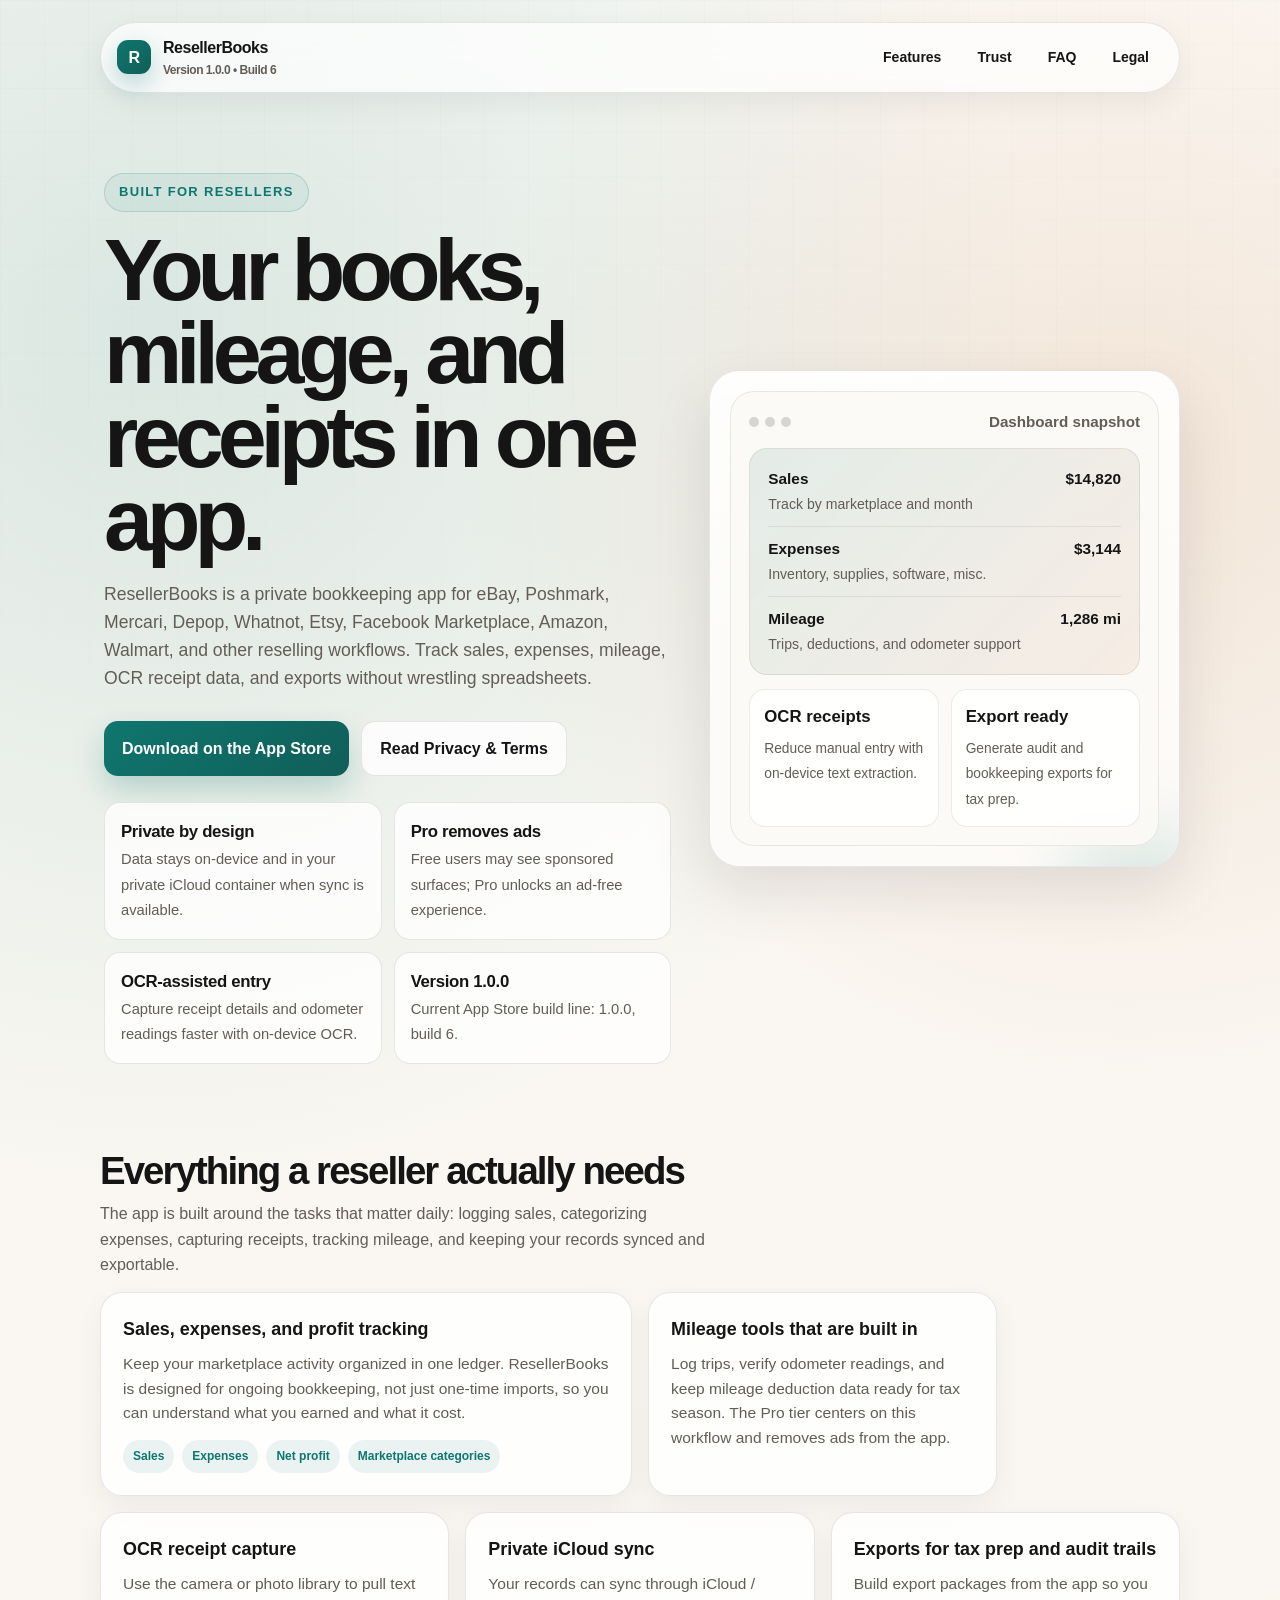
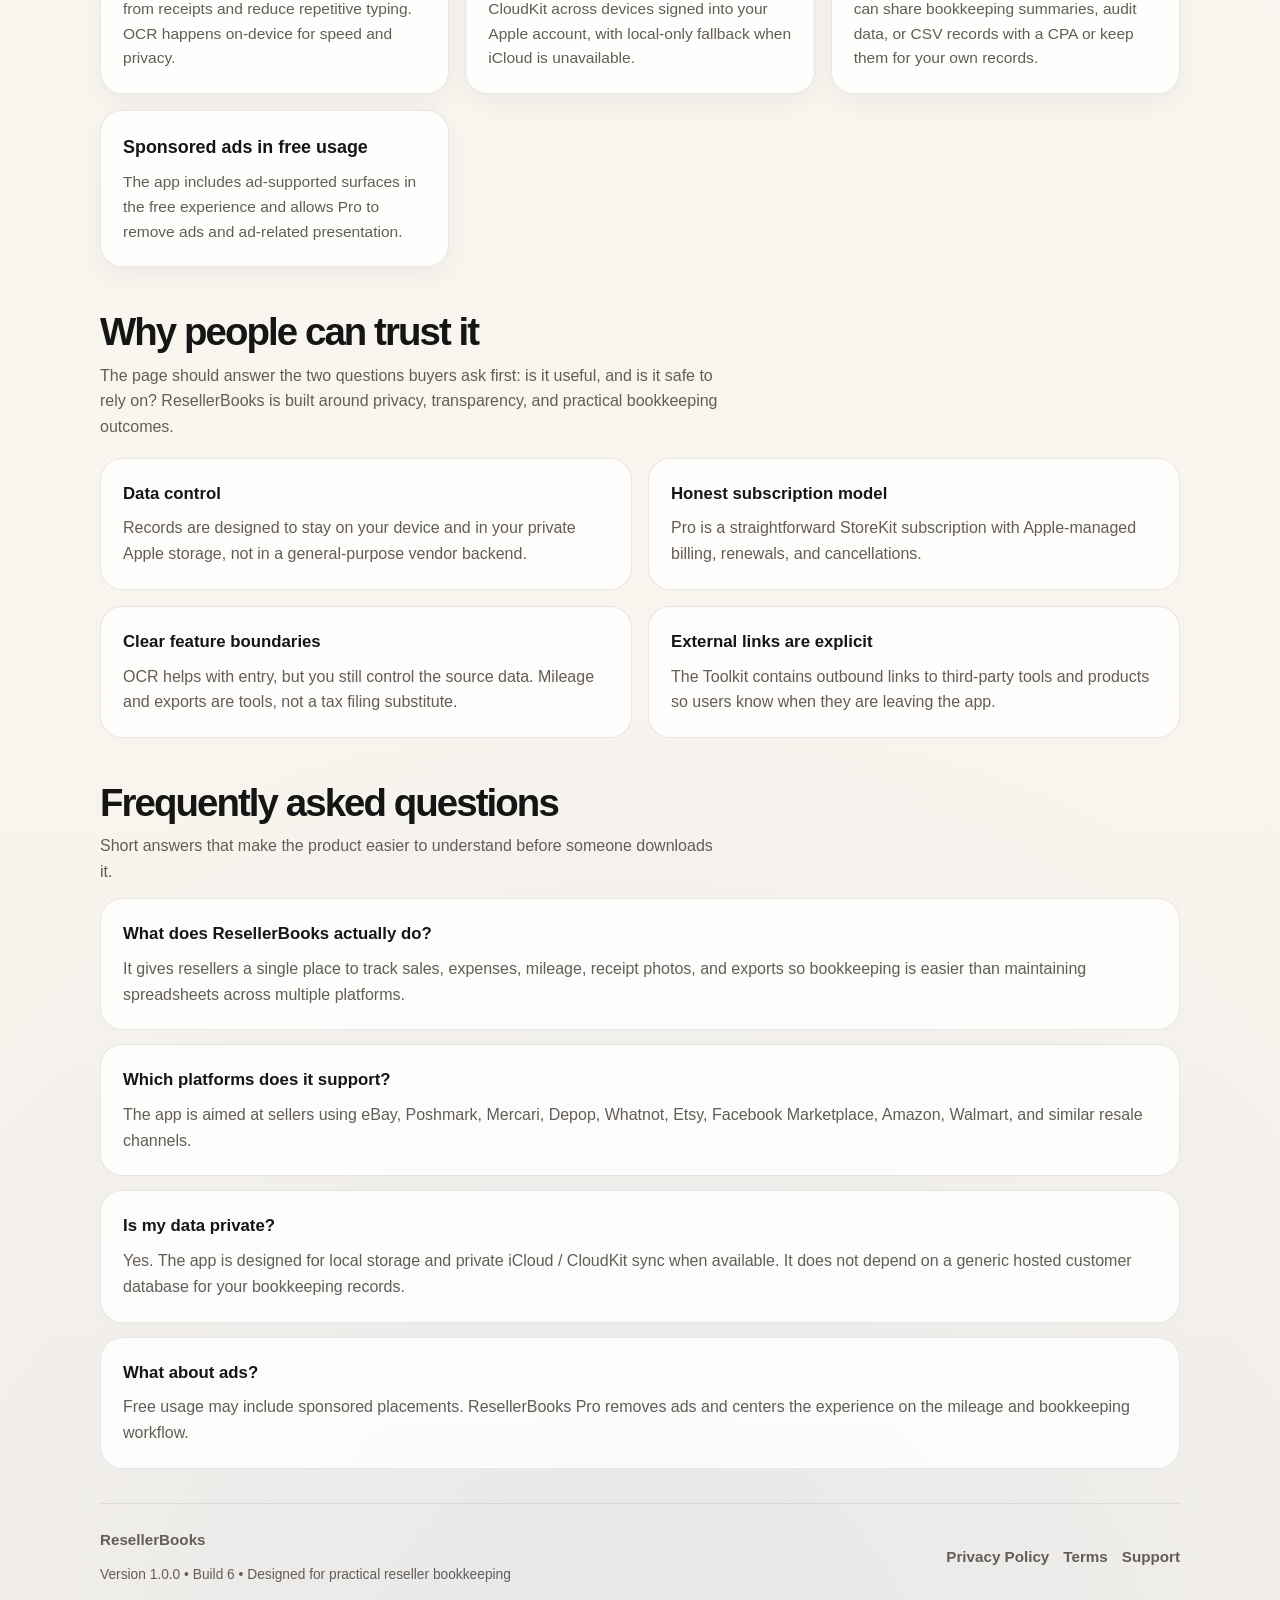
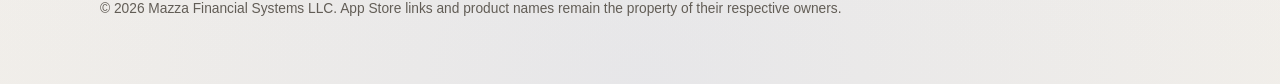
==== index.html @ 3608d5fc "Update index.html v6" ====
<!DOCTYPE html>
<html lang="en">
<head>
    <meta charset="UTF-8">
    <meta name="viewport" content="width=device-width, initial-scale=1.0">
    <title>ResellerBooks 1.0.0 | Bookkeeping, Mileage, OCR & iCloud Sync</title>
    <meta name="title" content="ResellerBooks 1.0.0 | Bookkeeping, Mileage, OCR & iCloud Sync">
    <meta name="description" content="ResellerBooks is the bookkeeping app for resellers. Track sales, expenses, mileage, and receipts across eBay, Poshmark, Mercari, and more with private iCloud sync, OCR, exports, and a Pro tier that removes ads.">
    <meta name="keywords" content="ResellerBooks, reseller bookkeeping, mileage tracker, OCR receipts, iCloud sync, eBay, Poshmark, Mercari, Depop, Whatnot, sales tracking, expense tracking">
    <meta name="robots" content="index,follow">
    <meta property="og:type" content="website">
    <meta property="og:url" content="https://cjm118166.github.io/ResellerBooks/">
    <meta property="og:title" content="ResellerBooks 1.0.0 | Bookkeeping for Resellers">
    <meta property="og:description" content="Track sales, expenses, mileage, receipts, and exports in one private iPhone app built for resellers.">
    <meta name="twitter:card" content="summary_large_image">
    <meta name="twitter:title" content="ResellerBooks 1.0.0 | Bookkeeping for Resellers">
    <meta name="twitter:description" content="Private bookkeeping, mileage logging, OCR receipt capture, and iCloud sync for resellers.">

    <script type="application/ld+json">
    {
      "@context": "https://schema.org",
      "@type": "SoftwareApplication",
      "name": "ResellerBooks",
      "operatingSystem": "iOS",
      "applicationCategory": "BusinessApplication",
      "softwareVersion": "1.0.0",
      "description": "A private bookkeeping app for resellers that tracks sales, expenses, mileage, and receipts with OCR, iCloud sync, and export tools.",
      "offers": {
        "@type": "Offer",
        "price": "0",
        "priceCurrency": "USD"
      }
    }
    </script>

    <script type="application/ld+json">
    {
      "@context": "https://schema.org",
      "@type": "FAQPage",
      "mainEntity": [{
        "@type": "Question",
        "name": "What does ResellerBooks track?",
        "acceptedAnswer": {
          "@type": "Answer",
          "text": "ResellerBooks tracks sales, expenses, mileage, receipt photos, and bookkeeping summaries for reseller businesses. It also supports OCR-assisted entry and export tools for audits and tax prep."
        }
      }, {
        "@type": "Question",
        "name": "Is my data private?",
        "acceptedAnswer": {
          "@type": "Answer",
          "text": "Yes. ResellerBooks is designed to keep your bookkeeping data on your device and in your private iCloud / CloudKit container when sync is available. The app does not rely on a general-purpose customer data backend."
        }
      }, {
        "@type": "Question",
        "name": "Does the app have ads?",
        "acceptedAnswer": {
          "@type": "Answer",
          "text": "The free experience can include sponsored ad surfaces. ResellerBooks Pro removes ads and unlocks the mileage-focused premium experience."
        }
      }]
    }
    </script>

    <style>
        :root {
            --bg: #f6f2ea;
            --bg-2: #fcfaf6;
            --card: rgba(255, 255, 255, 0.82);
            --ink: #151515;
            --muted: #625d56;
            --line: rgba(21, 21, 21, 0.10);
            --accent: #0f766e;
            --accent-2: #b45309;
            --accent-3: #1d4ed8;
            --shadow: 0 24px 60px rgba(17, 24, 39, 0.10);
            --radius-xl: 30px;
            --radius-lg: 22px;
            --radius-md: 16px;
            --max: 1120px;
        }

        * {
            box-sizing: border-box;
        }

        html {
            scroll-behavior: smooth;
        }

        body {
            margin: 0;
            color: var(--ink);
            background:
                radial-gradient(circle at 12% 10%, rgba(15, 118, 110, 0.14), transparent 28%),
                radial-gradient(circle at 88% 14%, rgba(180, 83, 9, 0.12), transparent 22%),
                radial-gradient(circle at 50% 100%, rgba(29, 78, 216, 0.07), transparent 30%),
                linear-gradient(180deg, var(--bg-2), var(--bg));
            font-family: -apple-system, BlinkMacSystemFont, "Segoe UI", Roboto, Helvetica, Arial, sans-serif;
            line-height: 1.6;
            -webkit-font-smoothing: antialiased;
            text-rendering: optimizeLegibility;
        }

        body::before {
            content: "";
            position: fixed;
            inset: 0;
            pointer-events: none;
            background-image:
                linear-gradient(rgba(21, 21, 21, 0.02) 1px, transparent 1px),
                linear-gradient(90deg, rgba(21, 21, 21, 0.02) 1px, transparent 1px);
            background-size: 44px 44px;
            mask-image: linear-gradient(180deg, rgba(0, 0, 0, 0.62), transparent 88%);
        }

        a {
            color: var(--accent);
            text-decoration: none;
        }

        a:hover {
            text-decoration: underline;
        }

        .shell {
            position: relative;
            max-width: var(--max);
            margin: 0 auto;
            padding: 22px 20px 64px;
        }

        .nav {
            position: sticky;
            top: 14px;
            z-index: 20;
            display: flex;
            justify-content: space-between;
            align-items: center;
            gap: 16px;
            margin-bottom: 18px;
            padding: 12px 16px;
            border: 1px solid var(--line);
            border-radius: 999px;
            background: rgba(255, 255, 255, 0.72);
            backdrop-filter: blur(18px);
            -webkit-backdrop-filter: blur(18px);
            box-shadow: 0 10px 30px rgba(17, 24, 39, 0.06);
        }

        .brand {
            display: flex;
            align-items: center;
            gap: 12px;
            font-weight: 800;
            letter-spacing: -0.03em;
        }

        .brand-mark {
            width: 34px;
            height: 34px;
            border-radius: 11px;
            display: grid;
            place-items: center;
            color: white;
            background: linear-gradient(135deg, var(--accent), #115e59);
            box-shadow: 0 10px 24px rgba(15, 118, 110, 0.28);
        }

        .nav-links {
            display: flex;
            flex-wrap: wrap;
            justify-content: flex-end;
            gap: 8px;
        }

        .nav-links a {
            padding: 9px 14px;
            border-radius: 999px;
            color: var(--ink);
            font-size: 14px;
            font-weight: 700;
        }

        .nav-links a:hover {
            background: rgba(15, 118, 110, 0.08);
            text-decoration: none;
        }

        .hero {
            display: grid;
            grid-template-columns: 1fr;
            gap: 28px;
            align-items: center;
            padding: 34px 0 24px;
        }

        .hero-copy {
            padding: 18px 4px;
        }

        .eyebrow {
            display: inline-flex;
            align-items: center;
            gap: 8px;
            margin-bottom: 16px;
            padding: 8px 14px;
            border-radius: 999px;
            border: 1px solid rgba(15, 118, 110, 0.18);
            background: rgba(15, 118, 110, 0.06);
            color: var(--accent);
            font-size: 13px;
            font-weight: 800;
            letter-spacing: 0.10em;
            text-transform: uppercase;
        }

        h1 {
            margin: 0;
            max-width: 11ch;
            font-size: clamp(3rem, 7vw, 5.5rem);
            line-height: 0.95;
            letter-spacing: -0.07em;
        }

        .hero p {
            max-width: 620px;
            margin: 18px 0 0;
            color: var(--muted);
            font-size: 1.1rem;
        }

        .cta-row {
            display: flex;
            flex-wrap: wrap;
            gap: 12px;
            margin-top: 28px;
        }

        .btn {
            display: inline-flex;
            align-items: center;
            justify-content: center;
            gap: 8px;
            padding: 14px 18px;
            border-radius: 14px;
            font-weight: 800;
            text-decoration: none;
            transition: transform 160ms ease, box-shadow 160ms ease, background 160ms ease;
        }

        .btn:hover {
            text-decoration: none;
            transform: translateY(-1px);
        }

        .btn-primary {
            color: white;
            background: linear-gradient(135deg, var(--accent), #115e59);
            box-shadow: 0 14px 30px rgba(15, 118, 110, 0.24);
        }

        .btn-secondary {
            color: var(--ink);
            border: 1px solid var(--line);
            background: rgba(255, 255, 255, 0.78);
        }

        .stats {
            display: grid;
            grid-template-columns: repeat(2, minmax(0, 1fr));
            gap: 12px;
            margin-top: 26px;
        }

        .stat {
            padding: 16px;
            border-radius: var(--radius-md);
            background: rgba(255, 255, 255, 0.76);
            border: 1px solid var(--line);
        }

        .stat strong {
            display: block;
            font-size: 1.05rem;
            letter-spacing: -0.02em;
        }

        .stat span {
            color: var(--muted);
            font-size: 0.92rem;
        }

        .hero-panel {
            position: relative;
            padding: 20px;
            border: 1px solid var(--line);
            border-radius: var(--radius-xl);
            background: linear-gradient(180deg, rgba(255, 255, 255, 0.92), rgba(255, 255, 255, 0.68));
            box-shadow: var(--shadow);
            overflow: hidden;
        }

        .hero-panel::before {
            content: "";
            position: absolute;
            inset: auto -20% -35% auto;
            width: 260px;
            height: 260px;
            border-radius: 50%;
            background: radial-gradient(circle, rgba(15, 118, 110, 0.18), transparent 68%);
            filter: blur(12px);
        }

        .mock-window {
            position: relative;
            display: grid;
            gap: 14px;
            padding: 18px;
            border-radius: 24px;
            border: 1px solid rgba(21, 21, 21, 0.08);
            background: rgba(252, 250, 246, 0.90);
        }

        .mock-header {
            display: flex;
            justify-content: space-between;
            align-items: center;
            gap: 10px;
        }

        .window-dots {
            display: flex;
            gap: 6px;
        }

        .window-dots span {
            width: 10px;
            height: 10px;
            border-radius: 50%;
            background: rgba(21, 21, 21, 0.16);
        }

        .mock-title {
            font-size: 0.95rem;
            font-weight: 800;
            color: var(--muted);
        }

        .ledger-card {
            padding: 18px;
            border-radius: 18px;
            background: linear-gradient(135deg, rgba(15, 118, 110, 0.10), rgba(180, 83, 9, 0.08));
            border: 1px solid rgba(21, 21, 21, 0.08);
        }

        .ledger-row {
            display: flex;
            justify-content: space-between;
            gap: 14px;
            padding: 10px 0;
            border-bottom: 1px solid rgba(21, 21, 21, 0.08);
            font-size: 0.95rem;
        }

        .ledger-row:last-child {
            border-bottom: 0;
            padding-bottom: 0;
        }

        .ledger-row:first-child {
            padding-top: 0;
        }

        .ledger-row strong {
            display: block;
            font-size: 0.96rem;
        }

        .ledger-row span {
            color: var(--muted);
            font-size: 0.88rem;
        }

        .summary-grid {
            display: grid;
            grid-template-columns: repeat(2, minmax(0, 1fr));
            gap: 12px;
        }

        .summary-box {
            padding: 14px;
            border-radius: 16px;
            background: rgba(255, 255, 255, 0.86);
            border: 1px solid rgba(21, 21, 21, 0.08);
        }

        .summary-box b {
            display: block;
            margin-bottom: 4px;
            font-size: 1.05rem;
        }

        .summary-box small {
            color: var(--muted);
            font-size: 0.86rem;
        }

        .section {
            margin-top: 24px;
            padding: 0;
        }

        .section-header {
            display: flex;
            align-items: end;
            justify-content: space-between;
            gap: 18px;
            margin: 34px 0 14px;
        }

        .section-header h2 {
            margin: 0;
            font-size: clamp(1.7rem, 3vw, 2.5rem);
            letter-spacing: -0.05em;
        }

        .section-header p {
            max-width: 620px;
            margin: 0;
            color: var(--muted);
        }

        .feature-grid {
            display: grid;
            grid-template-columns: repeat(12, minmax(0, 1fr));
            gap: 16px;
        }

        .feature-card {
            grid-column: span 12;
            padding: 22px;
            border-radius: var(--radius-lg);
            background: var(--card);
            border: 1px solid var(--line);
            box-shadow: 0 10px 28px rgba(17, 24, 39, 0.05);
        }

        .feature-card h3 {
            margin: 0 0 8px;
            font-size: 1.12rem;
        }

        .feature-card p {
            margin: 0;
            color: var(--muted);
            font-size: 0.97rem;
        }

        .feature-chip-row {
            display: flex;
            flex-wrap: wrap;
            gap: 8px;
            margin-top: 14px;
        }

        .chip {
            padding: 7px 10px;
            border-radius: 999px;
            background: rgba(15, 118, 110, 0.08);
            color: var(--accent);
            font-size: 12px;
            font-weight: 800;
        }

        .trust-band {
            display: grid;
            grid-template-columns: repeat(2, minmax(0, 1fr));
            gap: 16px;
            margin-top: 18px;
        }

        .trust-card {
            padding: 22px;
            border-radius: var(--radius-lg);
            background: rgba(255, 255, 255, 0.80);
            border: 1px solid var(--line);
        }

        .trust-card h3 {
            margin: 0 0 8px;
            font-size: 1.05rem;
        }

        .trust-card p {
            margin: 0;
            color: var(--muted);
        }

        .faq-section {
            display: grid;
            gap: 14px;
        }

        .faq-item {
            padding: 22px;
            border-radius: var(--radius-lg);
            background: rgba(255, 255, 255, 0.82);
            border: 1px solid var(--line);
        }

        .faq-item h3 {
            margin: 0 0 8px;
            font-size: 1.05rem;
        }

        .faq-item p {
            margin: 0;
            color: var(--muted);
        }

        .footer {
            margin-top: 34px;
            padding: 24px 0 0;
            border-top: 1px solid rgba(21, 21, 21, 0.08);
            color: var(--muted);
            font-size: 0.95rem;
        }

        .footer-row {
            display: flex;
            flex-wrap: wrap;
            justify-content: space-between;
            align-items: center;
            gap: 12px;
        }

        .footer-links {
            display: flex;
            flex-wrap: wrap;
            gap: 14px;
        }

        .footer-links a {
            color: var(--muted);
            font-weight: 700;
        }

        .footer-links a:hover {
            color: var(--accent);
        }

        .micro {
            margin-top: 12px;
            font-size: 0.86rem;
            color: var(--muted);
        }

        @keyframes rise {
            from {
                opacity: 0;
                transform: translateY(12px);
            }
            to {
                opacity: 1;
                transform: translateY(0);
            }
        }

        .hero-copy,
        .hero-panel,
        .feature-card,
        .trust-card,
        .faq-item {
            animation: rise 420ms ease-out both;
        }

        .hero-panel {
            animation-delay: 60ms;
        }

        .feature-card:nth-child(2) { animation-delay: 70ms; }
        .feature-card:nth-child(3) { animation-delay: 120ms; }
        .feature-card:nth-child(4) { animation-delay: 170ms; }
        .trust-card:nth-child(2) { animation-delay: 70ms; }
        .faq-item:nth-child(2) { animation-delay: 70ms; }
        .faq-item:nth-child(3) { animation-delay: 120ms; }

        @media (min-width: 820px) {
            .hero {
                grid-template-columns: 1.1fr 0.9fr;
                gap: 34px;
                padding-top: 44px;
            }

            .feature-card {
                grid-column: span 4;
            }

            .feature-card.feature-wide {
                grid-column: span 6;
            }
        }

        @media (max-width: 820px) {
            .nav {
                border-radius: 24px;
                align-items: flex-start;
                flex-direction: column;
            }

            .nav-links {
                justify-content: flex-start;
            }

            .stats,
            .summary-grid,
            .trust-band {
                grid-template-columns: 1fr;
            }

            .section-header {
                align-items: flex-start;
                flex-direction: column;
            }
        }

        @media (max-width: 600px) {
            .shell {
                padding-left: 14px;
                padding-right: 14px;
            }

            h1 {
                max-width: none;
            }

            .cta-row {
                flex-direction: column;
            }

            .btn {
                width: 100%;
            }
        }

        @media (prefers-reduced-motion: reduce) {
            html {
                scroll-behavior: auto;
            }

            .hero-copy,
            .hero-panel,
            .feature-card,
            .trust-card,
            .faq-item {
                animation: none;
            }
        }
    </style>
</head>
<body>
    <div class="shell">
        <nav class="nav" aria-label="Primary">
            <div class="brand">
                <div class="brand-mark">R</div>
                <div>
                    <div>ResellerBooks</div>
                    <div style="font-size: 12px; color: var(--muted); font-weight: 700;">Version 1.0.0 • Build 6</div>
                </div>
            </div>
            <div class="nav-links">
                <a href="#features">Features</a>
                <a href="#trust">Trust</a>
                <a href="#faq">FAQ</a>
                <a href="#legal">Legal</a>
            </div>
        </nav>

        <header class="hero">
            <div class="hero-copy">
                <div class="eyebrow">Built for resellers</div>
                <h1>Your books, mileage, and receipts in one app.</h1>
                <p>
                    ResellerBooks is a private bookkeeping app for eBay, Poshmark, Mercari, Depop, Whatnot, Etsy,
                    Facebook Marketplace, Amazon, Walmart, and other reselling workflows. Track sales, expenses,
                    mileage, OCR receipt data, and exports without wrestling spreadsheets.
                </p>

                <div class="cta-row">
                    <a href="YOUR_APP_STORE_LINK" class="btn btn-primary">Download on the App Store</a>
                    <a href="legal.html#privacy" class="btn btn-secondary">Read Privacy & Terms</a>
                </div>

                <div class="stats" aria-label="App highlights">
                    <div class="stat">
                        <strong>Private by design</strong>
                        <span>Data stays on-device and in your private iCloud container when sync is available.</span>
                    </div>
                    <div class="stat">
                        <strong>Pro removes ads</strong>
                        <span>Free users may see sponsored surfaces; Pro unlocks an ad-free experience.</span>
                    </div>
                    <div class="stat">
                        <strong>OCR-assisted entry</strong>
                        <span>Capture receipt details and odometer readings faster with on-device OCR.</span>
                    </div>
                    <div class="stat">
                        <strong>Version 1.0.0</strong>
                        <span>Current App Store build line: 1.0.0, build 6.</span>
                    </div>
                </div>
            </div>

            <div class="hero-panel" aria-label="Product preview">
                <div class="mock-window">
                    <div class="mock-header">
                        <div class="window-dots" aria-hidden="true">
                            <span></span><span></span><span></span>
                        </div>
                        <div class="mock-title">Dashboard snapshot</div>
                    </div>

                    <div class="ledger-card">
                        <div class="ledger-row">
                            <div>
                                <strong>Sales</strong>
                                <span>Track by marketplace and month</span>
                            </div>
                            <div><strong>$14,820</strong></div>
                        </div>
                        <div class="ledger-row">
                            <div>
                                <strong>Expenses</strong>
                                <span>Inventory, supplies, software, misc.</span>
                            </div>
                            <div><strong>$3,144</strong></div>
                        </div>
                        <div class="ledger-row">
                            <div>
                                <strong>Mileage</strong>
                                <span>Trips, deductions, and odometer support</span>
                            </div>
                            <div><strong>1,286 mi</strong></div>
                        </div>
                    </div>

                    <div class="summary-grid">
                        <div class="summary-box">
                            <b>OCR receipts</b>
                            <small>Reduce manual entry with on-device text extraction.</small>
                        </div>
                        <div class="summary-box">
                            <b>Export ready</b>
                            <small>Generate audit and bookkeeping exports for tax prep.</small>
                        </div>
                    </div>
                </div>
            </div>
        </header>

        <section class="section" id="features">
            <div class="section-header">
                <div>
                    <h2>Everything a reseller actually needs</h2>
                    <p>
                        The app is built around the tasks that matter daily: logging sales, categorizing expenses,
                        capturing receipts, tracking mileage, and keeping your records synced and exportable.
                    </p>
                </div>
            </div>

            <div class="feature-grid">
                <article class="feature-card feature-wide">
                    <h3>Sales, expenses, and profit tracking</h3>
                    <p>
                        Keep your marketplace activity organized in one ledger. ResellerBooks is designed for ongoing
                        bookkeeping, not just one-time imports, so you can understand what you earned and what it cost.
                    </p>
                    <div class="feature-chip-row">
                        <span class="chip">Sales</span>
                        <span class="chip">Expenses</span>
                        <span class="chip">Net profit</span>
                        <span class="chip">Marketplace categories</span>
                    </div>
                </article>

                <article class="feature-card">
                    <h3>Mileage tools that are built in</h3>
                    <p>
                        Log trips, verify odometer readings, and keep mileage deduction data ready for tax season.
                        The Pro tier centers on this workflow and removes ads from the app.
                    </p>
                </article>

                <article class="feature-card">
                    <h3>OCR receipt capture</h3>
                    <p>
                        Use the camera or photo library to pull text from receipts and reduce repetitive typing.
                        OCR happens on-device for speed and privacy.
                    </p>
                </article>

                <article class="feature-card">
                    <h3>Private iCloud sync</h3>
                    <p>
                        Your records can sync through iCloud / CloudKit across devices signed into your Apple account,
                        with local-only fallback when iCloud is unavailable.
                    </p>
                </article>

                <article class="feature-card">
                    <h3>Exports for tax prep and audit trails</h3>
                    <p>
                        Build export packages from the app so you can share bookkeeping summaries, audit data, or CSV
                        records with a CPA or keep them for your own records.
                    </p>
                </article>

                <article class="feature-card">
                    <h3>Sponsored ads in free usage</h3>
                    <p>
                        The app includes ad-supported surfaces in the free experience and allows Pro to remove ads
                        and ad-related presentation.
                    </p>
                </article>
            </div>
        </section>

        <section class="section" id="trust">
            <div class="section-header">
                <div>
                    <h2>Why people can trust it</h2>
                    <p>
                        The page should answer the two questions buyers ask first: is it useful, and is it safe to rely on?
                        ResellerBooks is built around privacy, transparency, and practical bookkeeping outcomes.
                    </p>
                </div>
            </div>

            <div class="trust-band">
                <article class="trust-card">
                    <h3>Data control</h3>
                    <p>Records are designed to stay on your device and in your private Apple storage, not in a general-purpose vendor backend.</p>
                </article>
                <article class="trust-card">
                    <h3>Honest subscription model</h3>
                    <p>Pro is a straightforward StoreKit subscription with Apple-managed billing, renewals, and cancellations.</p>
                </article>
                <article class="trust-card">
                    <h3>Clear feature boundaries</h3>
                    <p>OCR helps with entry, but you still control the source data. Mileage and exports are tools, not a tax filing substitute.</p>
                </article>
                <article class="trust-card">
                    <h3>External links are explicit</h3>
                    <p>The Toolkit contains outbound links to third-party tools and products so users know when they are leaving the app.</p>
                </article>
            </div>
        </section>

        <section class="section" id="faq">
            <div class="section-header">
                <div>
                    <h2>Frequently asked questions</h2>
                    <p>Short answers that make the product easier to understand before someone downloads it.</p>
                </div>
            </div>

            <div class="faq-section">
                <article class="faq-item">
                    <h3>What does ResellerBooks actually do?</h3>
                    <p>
                        It gives resellers a single place to track sales, expenses, mileage, receipt photos, and exports so
                        bookkeeping is easier than maintaining spreadsheets across multiple platforms.
                    </p>
                </article>
                <article class="faq-item">
                    <h3>Which platforms does it support?</h3>
                    <p>
                        The app is aimed at sellers using eBay, Poshmark, Mercari, Depop, Whatnot, Etsy, Facebook Marketplace,
                        Amazon, Walmart, and similar resale channels.
                    </p>
                </article>
                <article class="faq-item">
                    <h3>Is my data private?</h3>
                    <p>
                        Yes. The app is designed for local storage and private iCloud / CloudKit sync when available.
                        It does not depend on a generic hosted customer database for your bookkeeping records.
                    </p>
                </article>
                <article class="faq-item">
                    <h3>What about ads?</h3>
                    <p>
                        Free usage may include sponsored placements. ResellerBooks Pro removes ads and centers the experience
                        on the mileage and bookkeeping workflow.
                    </p>
                </article>
            </div>
        </section>

        <footer class="footer" id="legal">
            <div class="footer-row">
                <div>
                    <strong>ResellerBooks</strong>
                    <div class="micro">Version 1.0.0 • Build 6 • Designed for practical reseller bookkeeping</div>
                </div>
                <div class="footer-links">
                    <a href="legal.html#privacy">Privacy Policy</a>
                    <a href="legal.html#terms">Terms</a>
                    <a href="legal.html#support">Support</a>
                </div>
            </div>
            <div class="micro">
                © 2026 Mazza Financial Systems LLC. App Store links and product names remain the property of their respective owners.
            </div>
        </footer>
    </div>
</body>
</html>
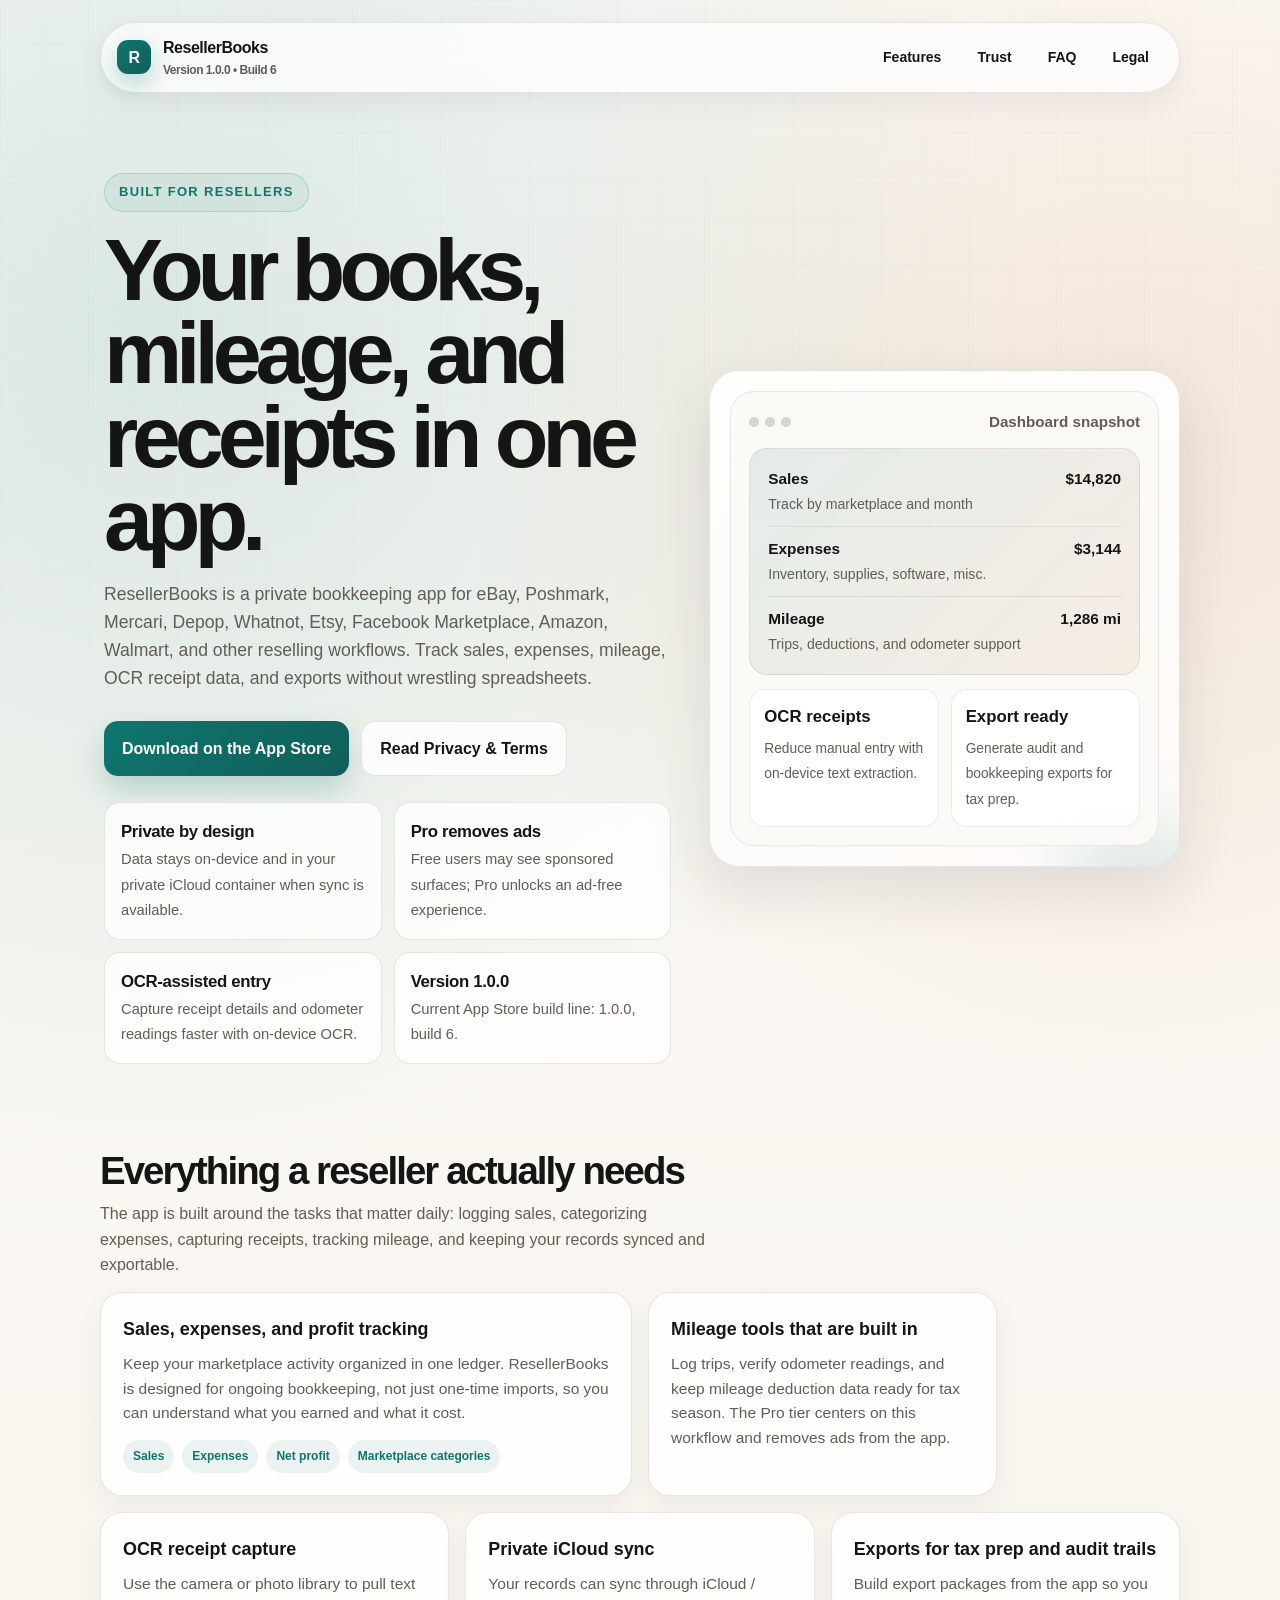
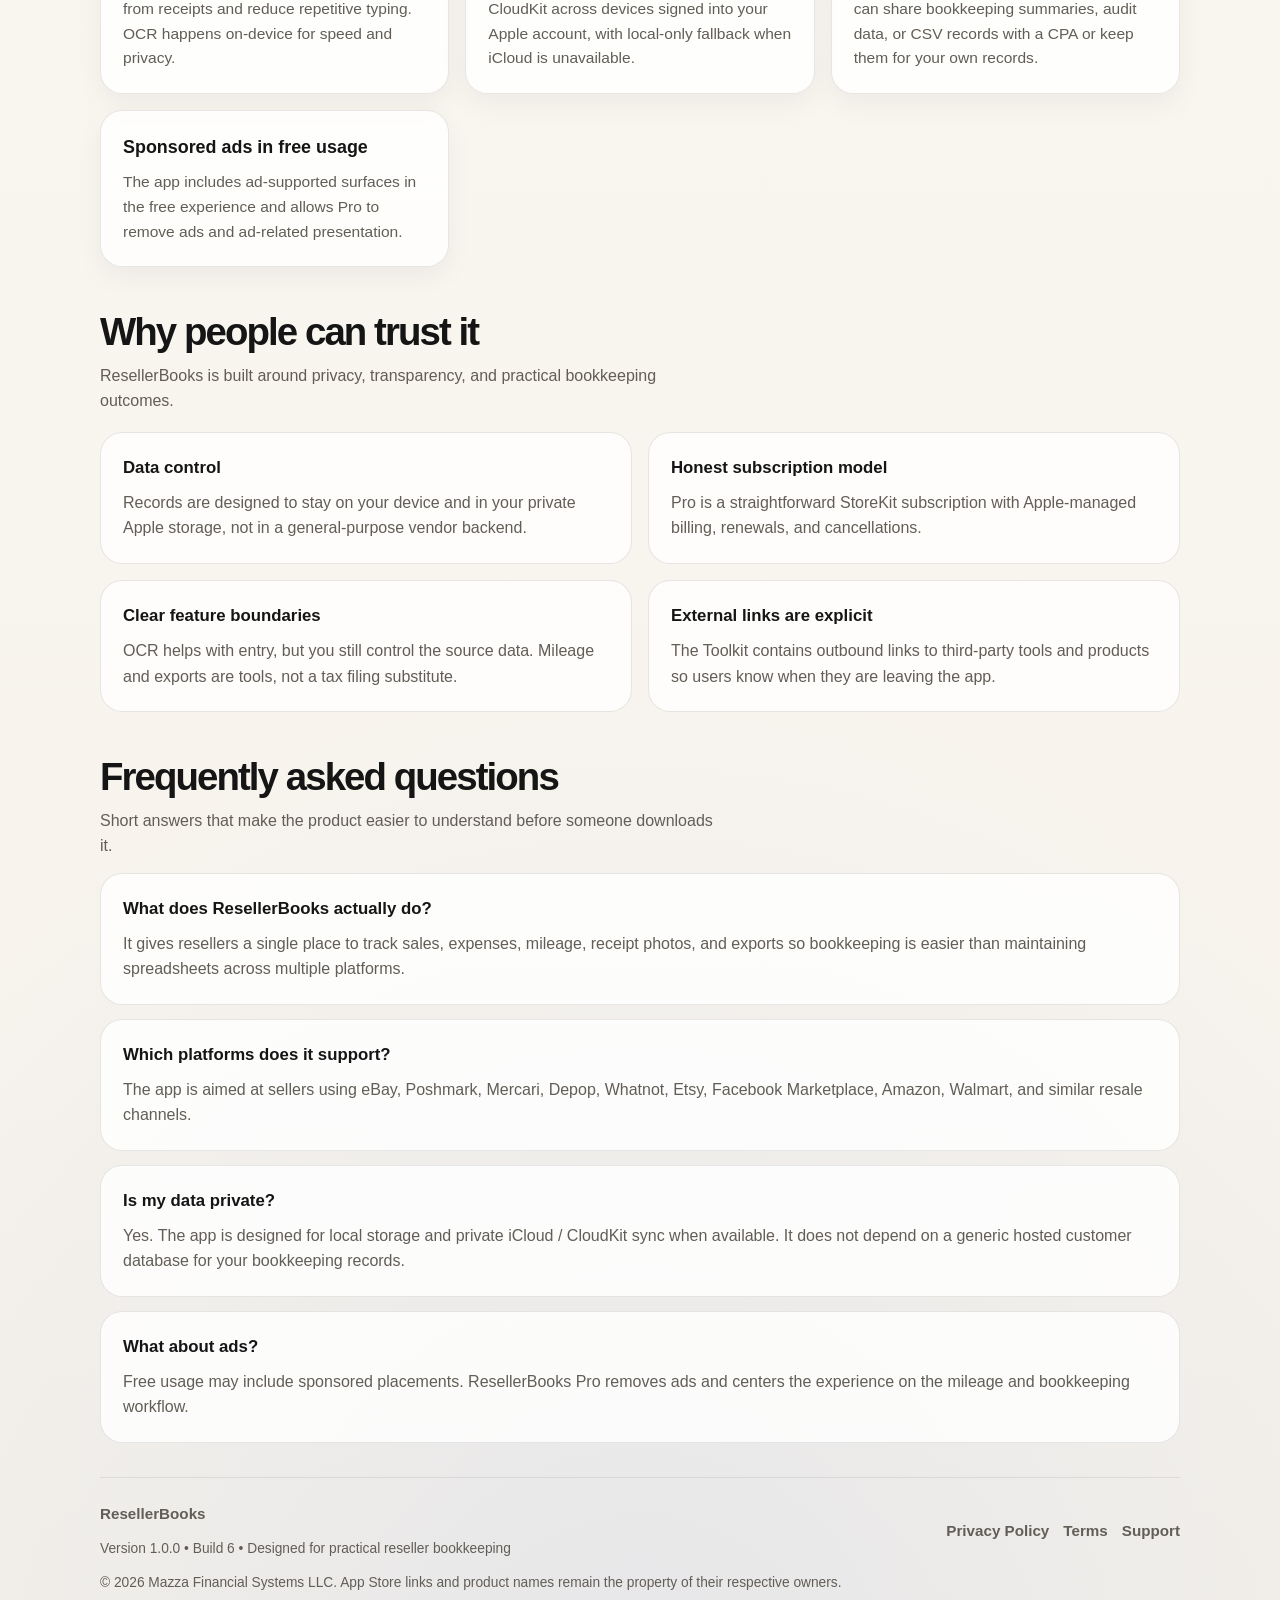
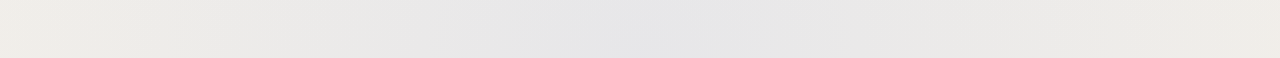
==== commit 4b1b8e4a: "Update index.html" ====
--- a/index.html
+++ b/index.html
@@ -832,7 +832,6 @@
                 <div>
                     <h2>Why people can trust it</h2>
                     <p>
-                        The page should answer the two questions buyers ask first: is it useful, and is it safe to rely on?
                         ResellerBooks is built around privacy, transparency, and practical bookkeeping outcomes.
                     </p>
                 </div>
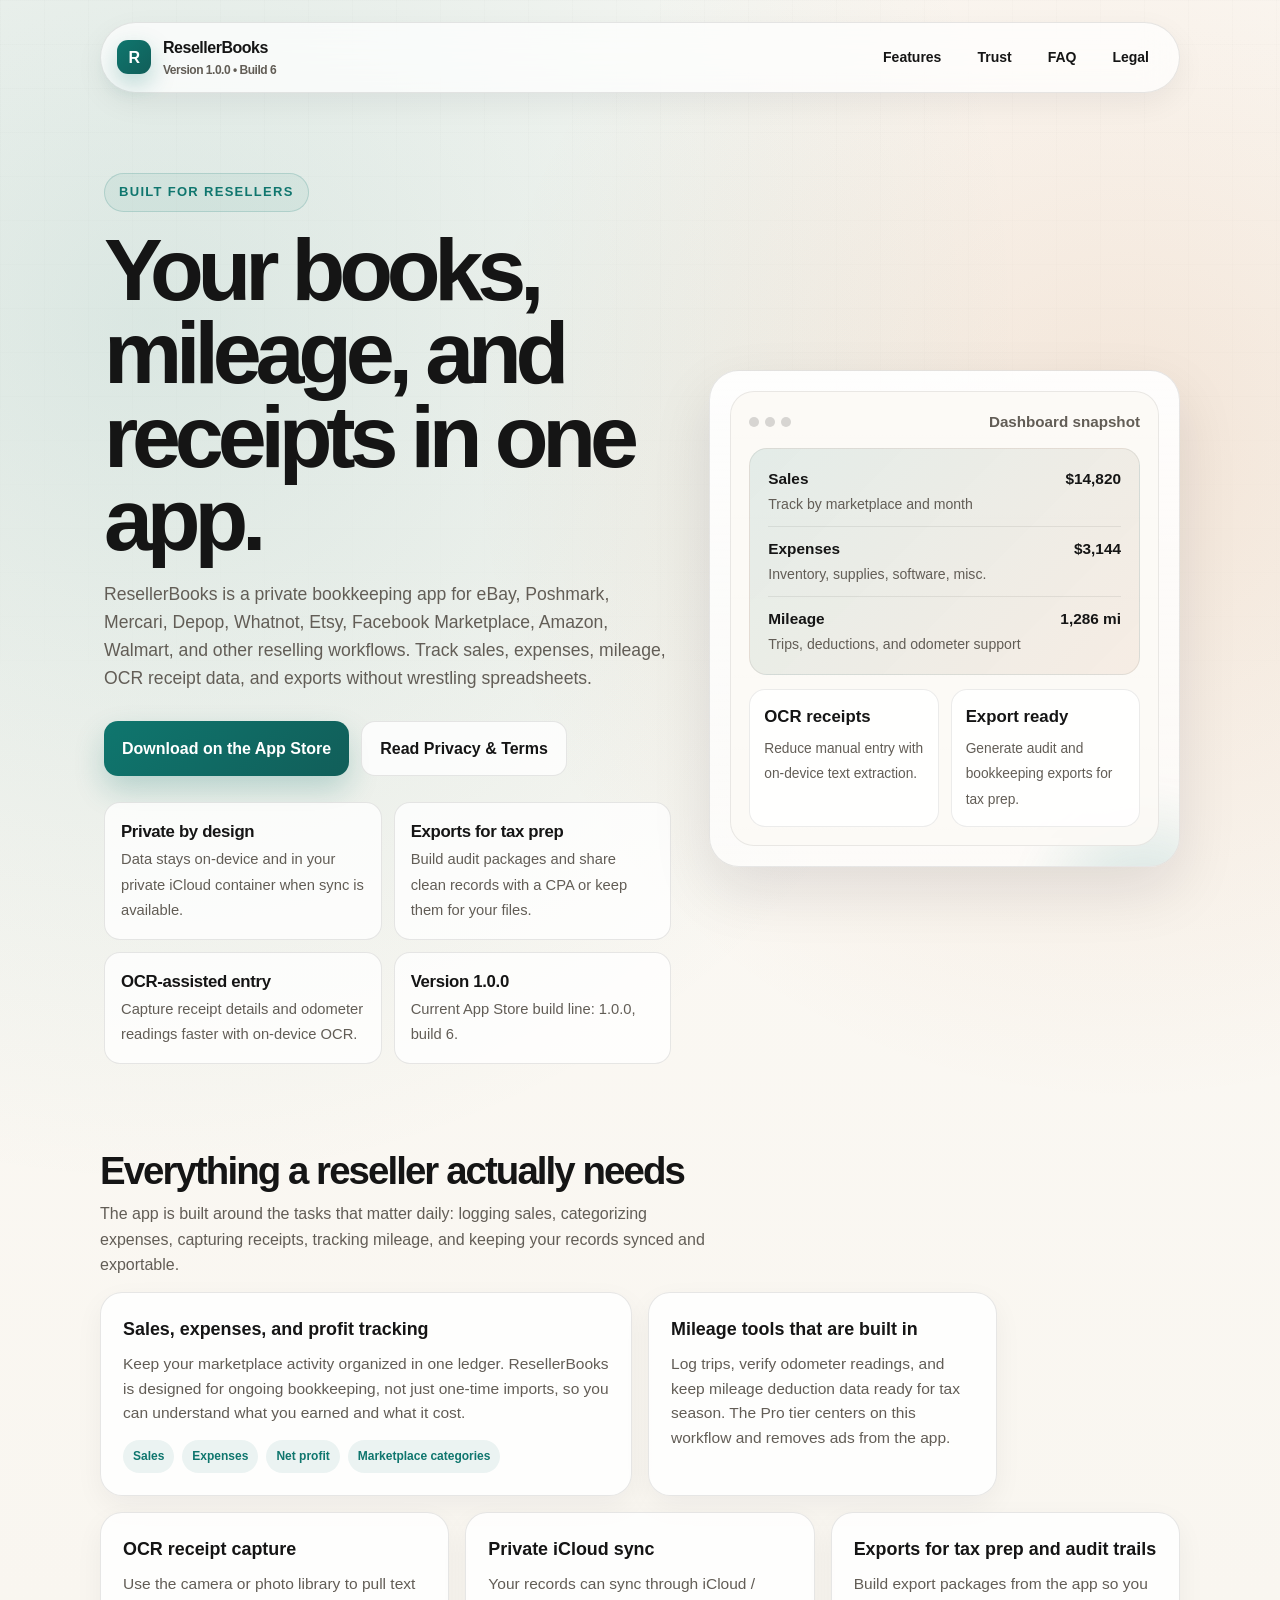
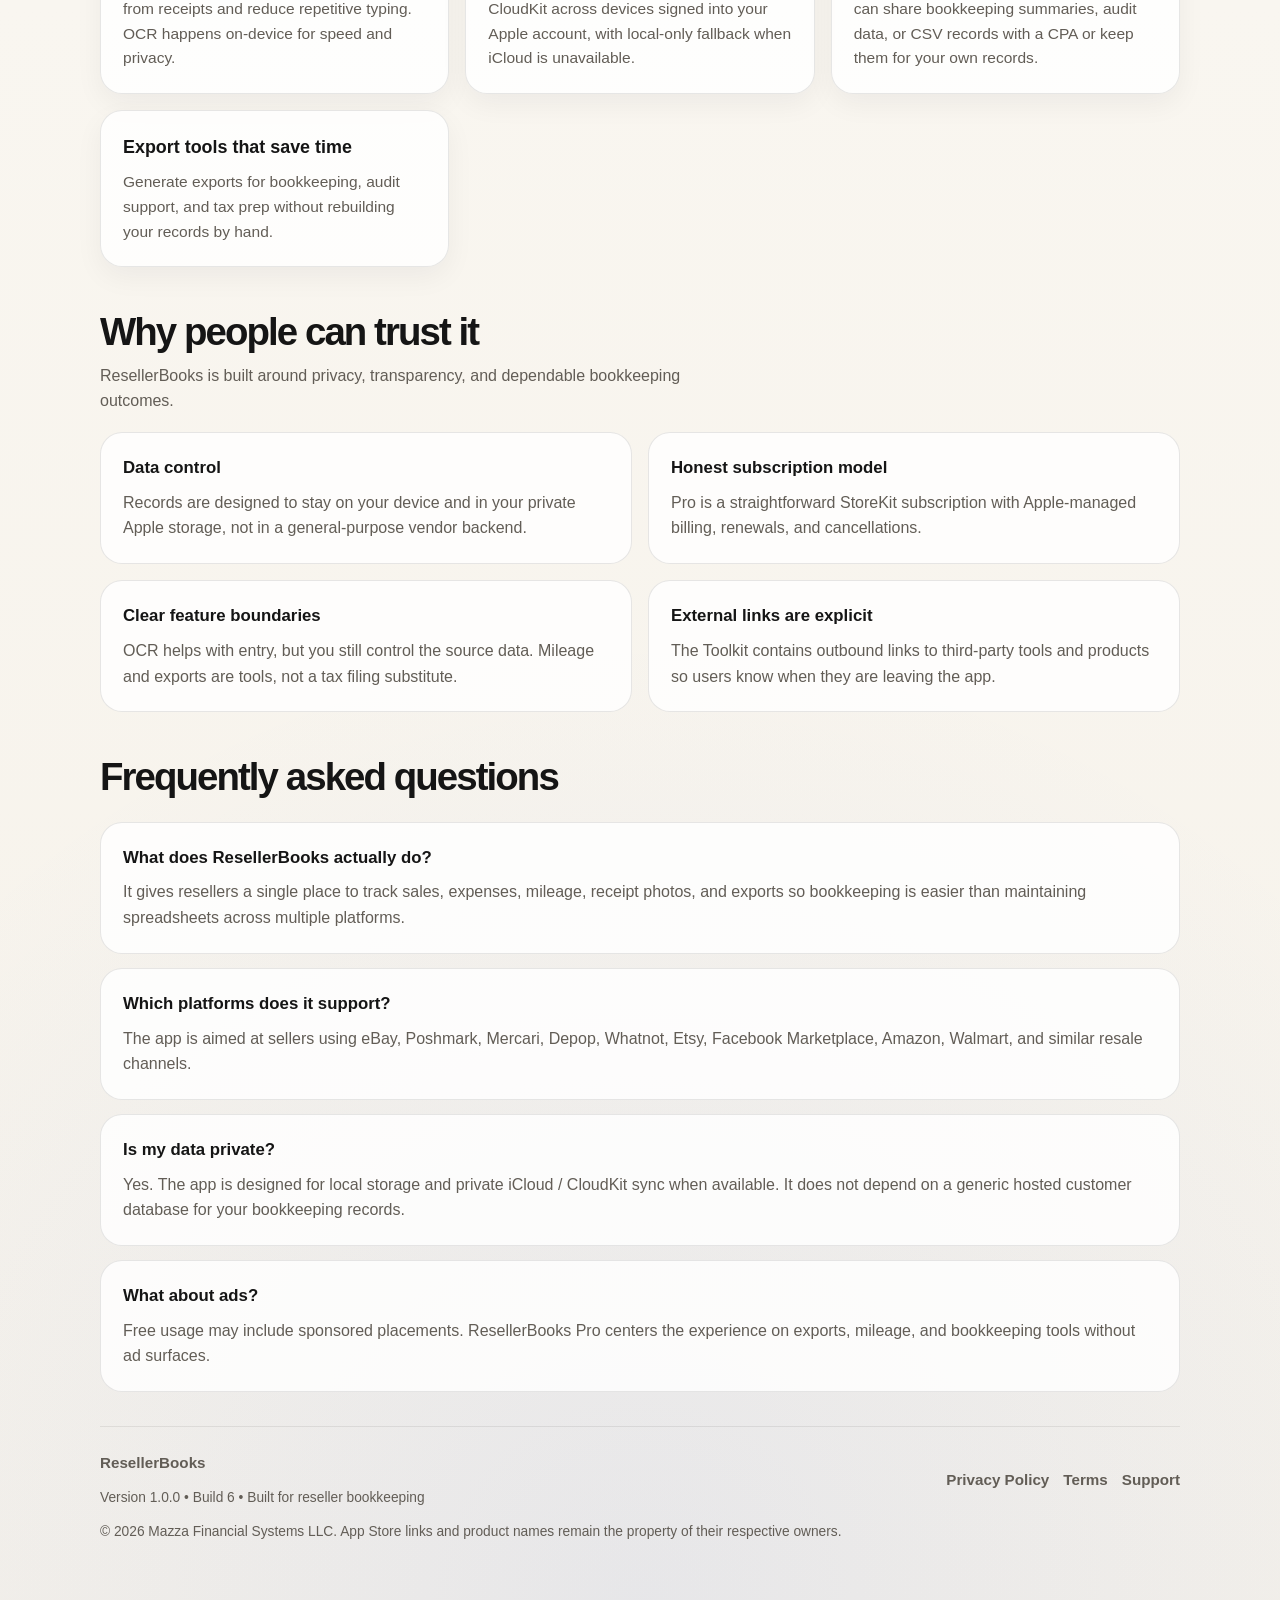
==== commit bf7b0898: "Update index.html" ====
--- a/index.html
+++ b/index.html
@@ -56,7 +56,7 @@
         "name": "Does the app have ads?",
         "acceptedAnswer": {
           "@type": "Answer",
-          "text": "The free experience can include sponsored ad surfaces. ResellerBooks Pro removes ads and unlocks the mileage-focused premium experience."
+          "text": "The free experience can include sponsored ad surfaces. ResellerBooks Pro removes ads and expands the export-focused premium workflow."
         }
       }]
     }
@@ -698,8 +698,8 @@
                         <span>Data stays on-device and in your private iCloud container when sync is available.</span>
                     </div>
                     <div class="stat">
-                        <strong>Pro removes ads</strong>
-                        <span>Free users may see sponsored surfaces; Pro unlocks an ad-free experience.</span>
+                        <strong>Exports for tax prep</strong>
+                        <span>Build audit packages and share clean records with a CPA or keep them for your files.</span>
                     </div>
                     <div class="stat">
                         <strong>OCR-assisted entry</strong>
@@ -818,10 +818,9 @@
                 </article>
 
                 <article class="feature-card">
-                    <h3>Sponsored ads in free usage</h3>
-                    <p>
-                        The app includes ad-supported surfaces in the free experience and allows Pro to remove ads
-                        and ad-related presentation.
+                    <h3>Export tools that save time</h3>
+                    <p>
+                        Generate exports for bookkeeping, audit support, and tax prep without rebuilding your records by hand.
                     </p>
                 </article>
             </div>
@@ -832,7 +831,7 @@
                 <div>
                     <h2>Why people can trust it</h2>
                     <p>
-                        ResellerBooks is built around privacy, transparency, and practical bookkeeping outcomes.
+                        ResellerBooks is built around privacy, transparency, and dependable bookkeeping outcomes.
                     </p>
                 </div>
             </div>
@@ -861,7 +860,6 @@
             <div class="section-header">
                 <div>
                     <h2>Frequently asked questions</h2>
-                    <p>Short answers that make the product easier to understand before someone downloads it.</p>
                 </div>
             </div>
 
@@ -890,8 +888,8 @@
                 <article class="faq-item">
                     <h3>What about ads?</h3>
                     <p>
-                        Free usage may include sponsored placements. ResellerBooks Pro removes ads and centers the experience
-                        on the mileage and bookkeeping workflow.
+                        Free usage may include sponsored placements. ResellerBooks Pro centers the experience on exports,
+                        mileage, and bookkeeping tools without ad surfaces.
                     </p>
                 </article>
             </div>
@@ -901,7 +899,7 @@
             <div class="footer-row">
                 <div>
                     <strong>ResellerBooks</strong>
-                    <div class="micro">Version 1.0.0 • Build 6 • Designed for practical reseller bookkeeping</div>
+                    <div class="micro">Version 1.0.0 • Build 6 • Built for reseller bookkeeping</div>
                 </div>
                 <div class="footer-links">
                     <a href="legal.html#privacy">Privacy Policy</a>
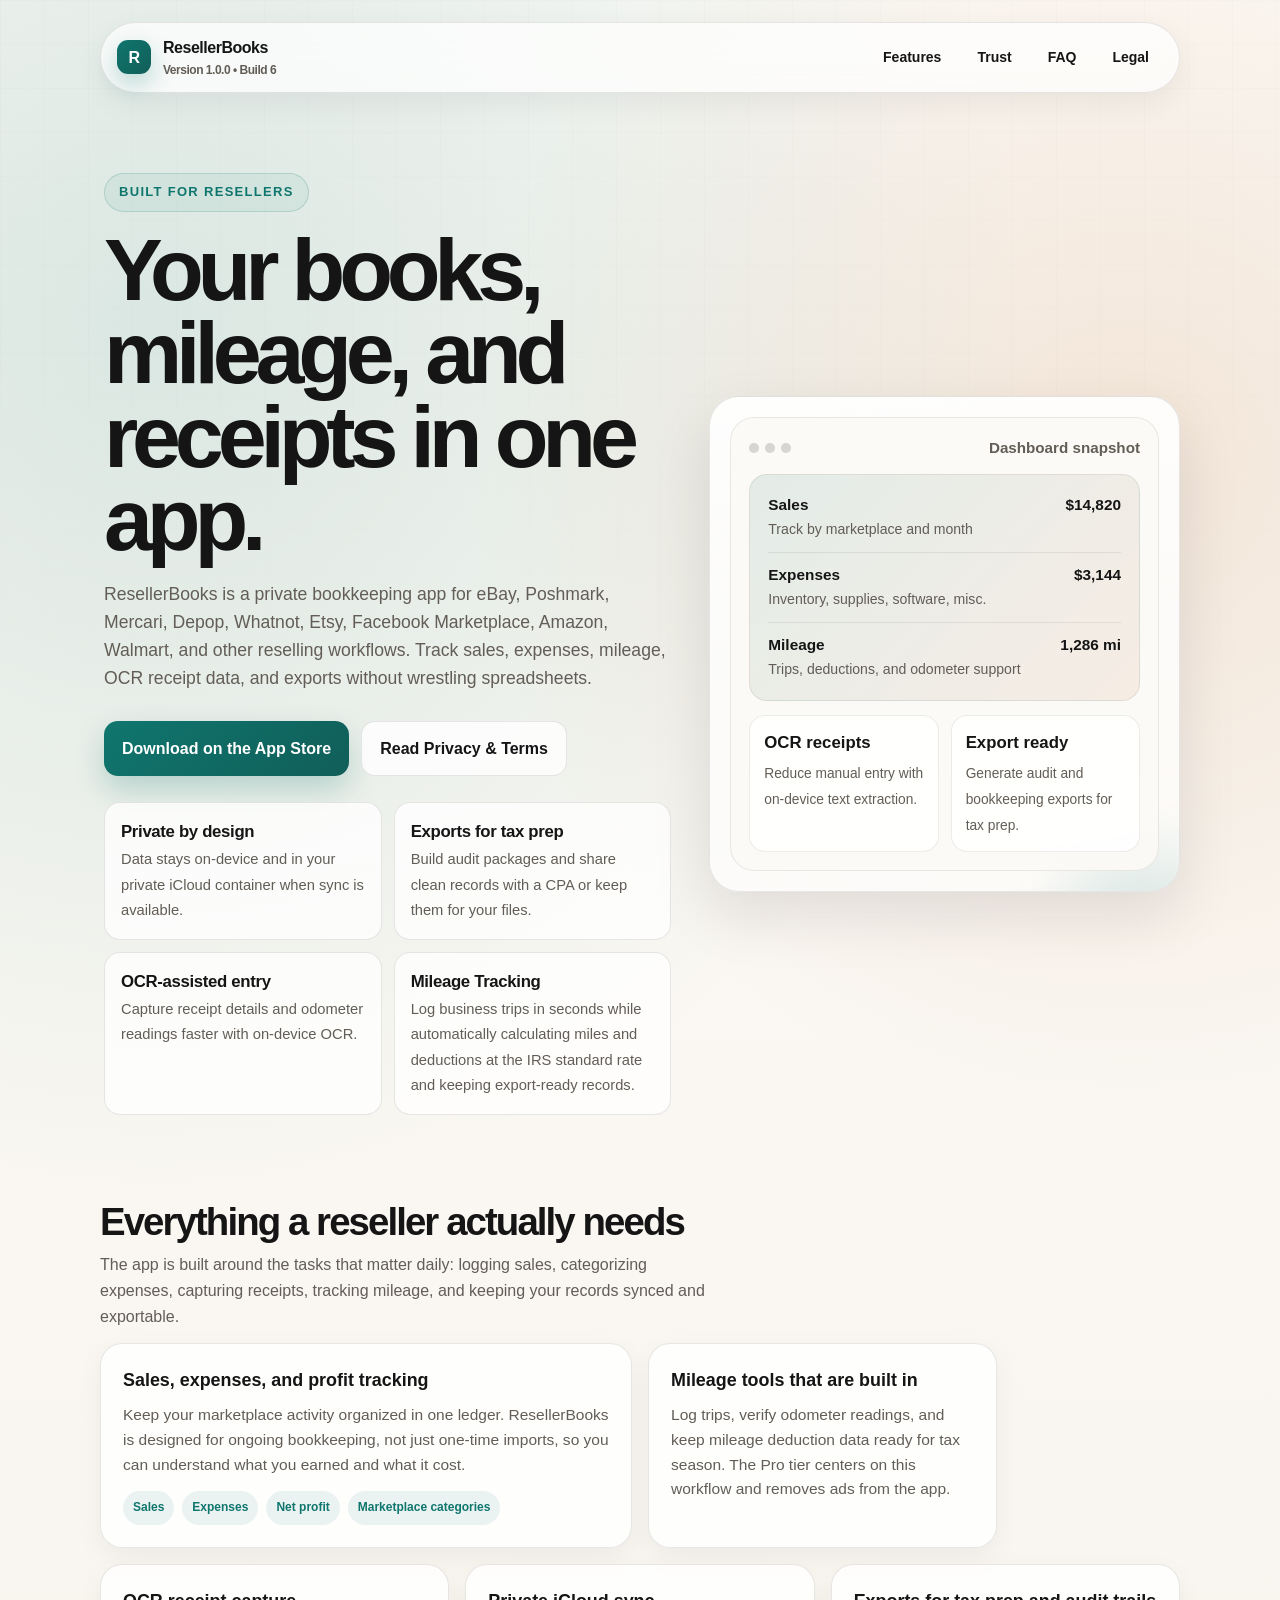
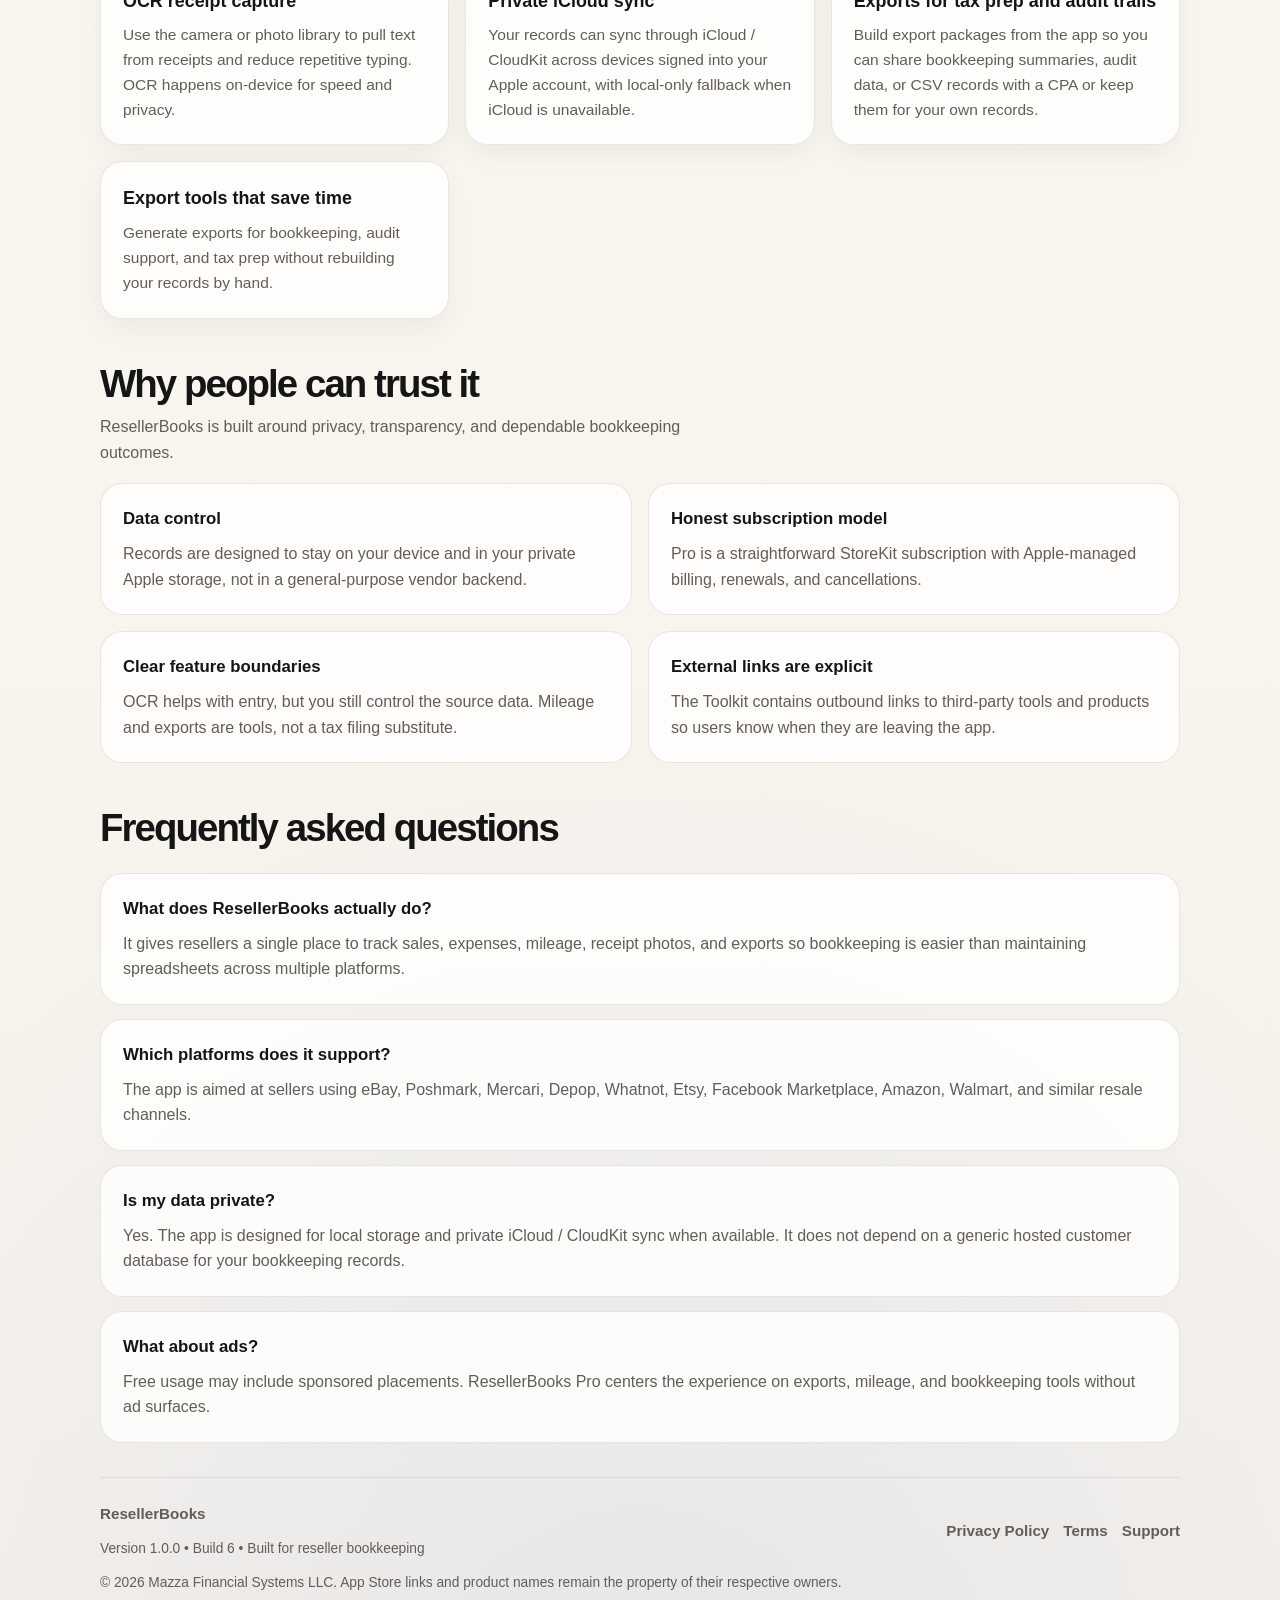
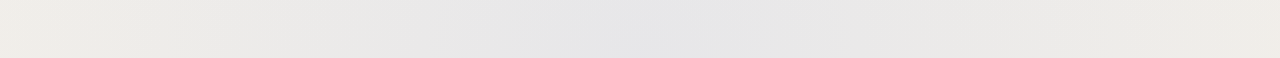
==== commit 5d838d11: "Update index.html" ====
--- a/index.html
+++ b/index.html
@@ -706,8 +706,8 @@
                         <span>Capture receipt details and odometer readings faster with on-device OCR.</span>
                     </div>
                     <div class="stat">
-                        <strong>Version 1.0.0</strong>
-                        <span>Current App Store build line: 1.0.0, build 6.</span>
+                        <strong>Mileage Tracking</strong>
+                        <span>Log business trips in seconds while automatically calculating miles and deductions at the ​IRS standard rate and keeping export​-ready records.</span>
                     </div>
                 </div>
             </div>
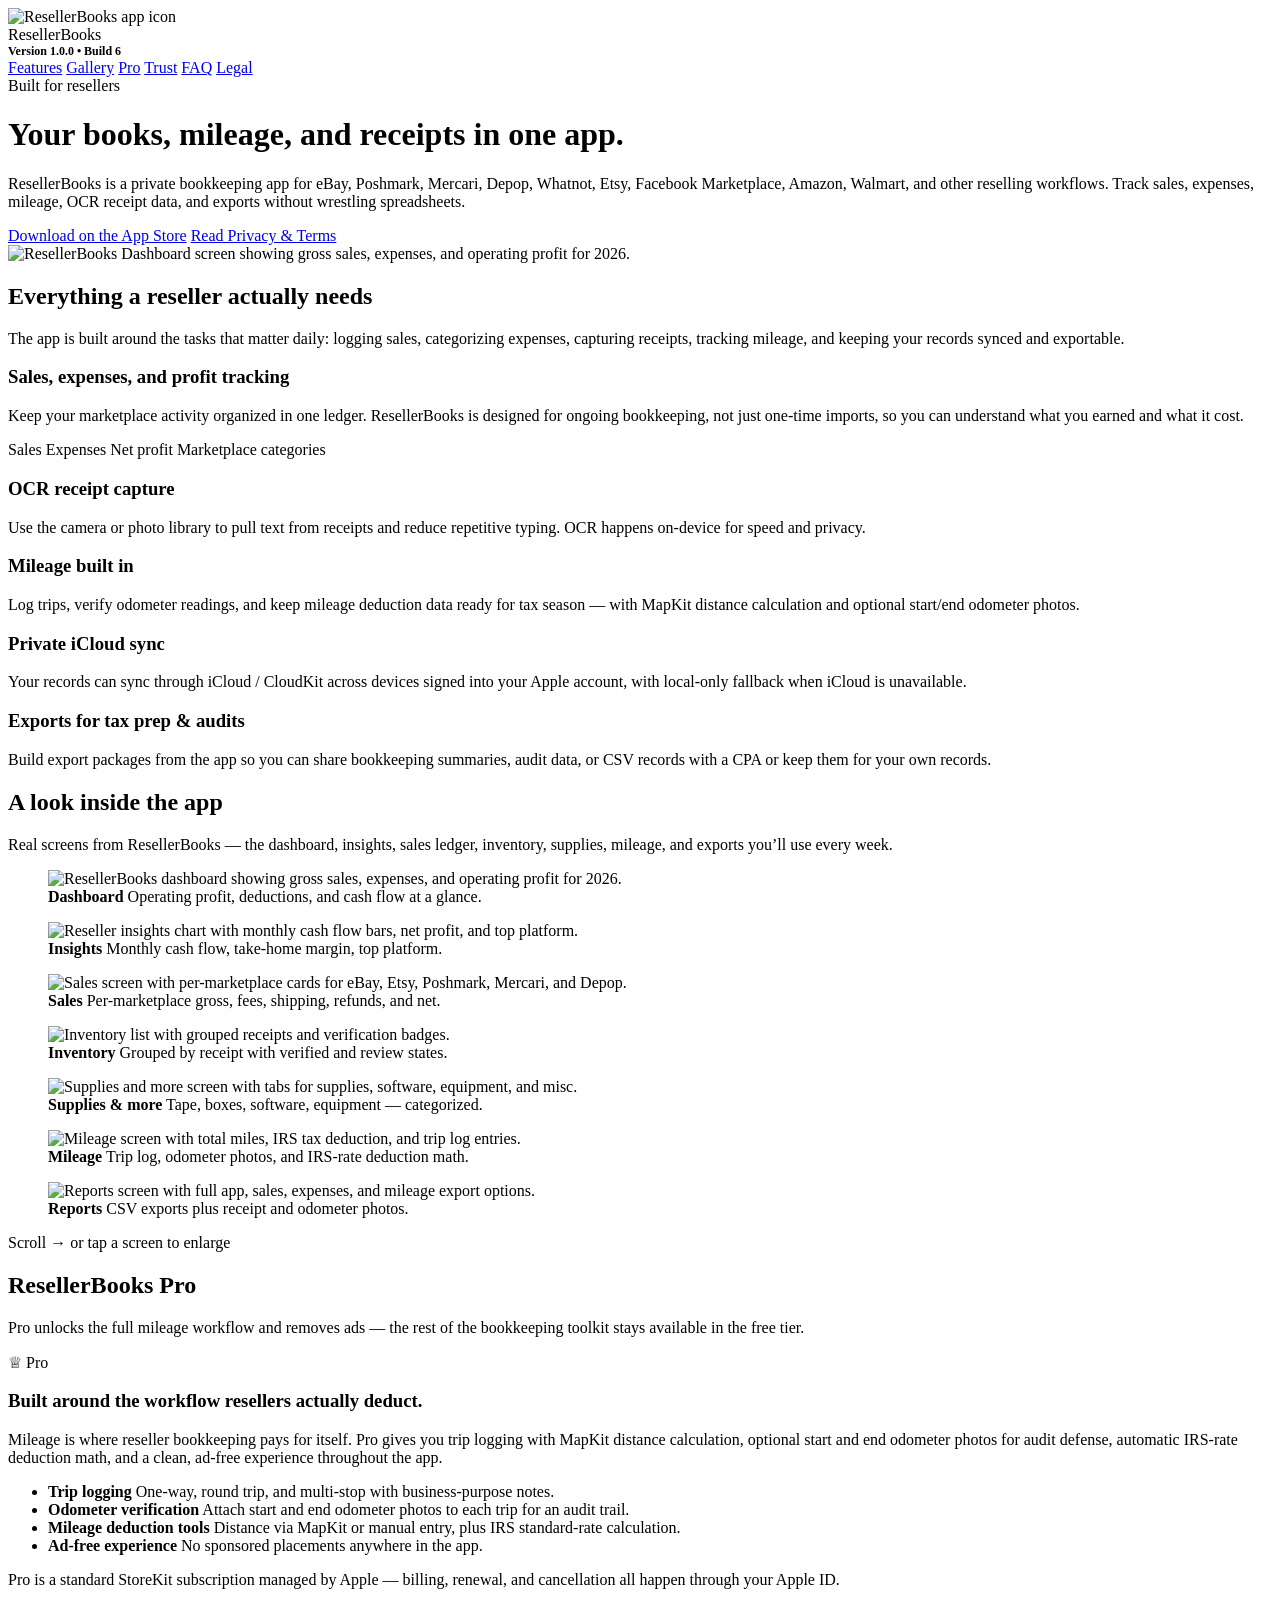
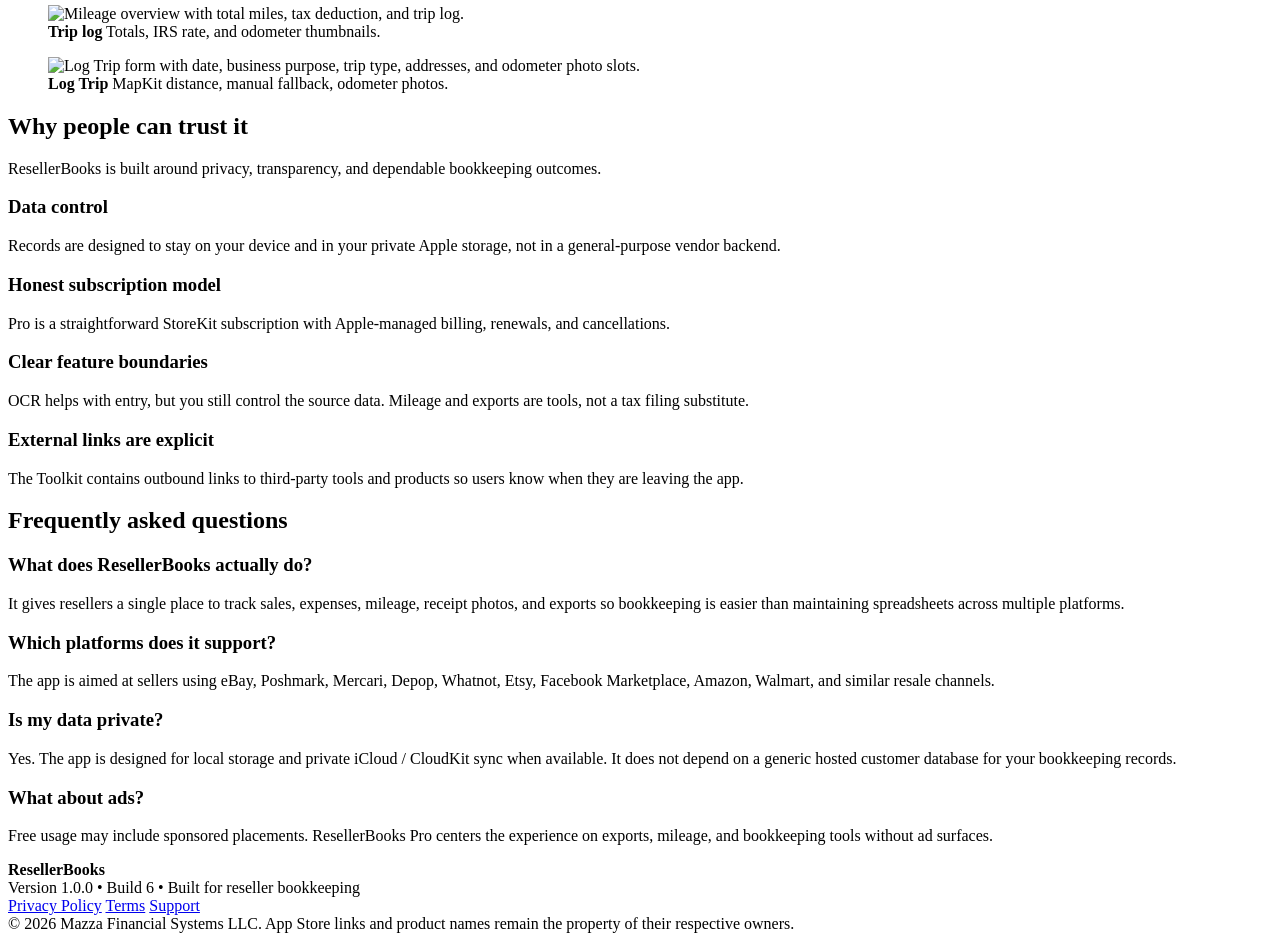
==== commit 40939b58: "Update index.html" ====
--- a/index.html
+++ b/index.html
@@ -8,13 +8,19 @@
     <meta name="description" content="ResellerBooks is the bookkeeping app for resellers. Track sales, expenses, mileage, and receipts across eBay, Poshmark, Mercari, and more with private iCloud sync, OCR, exports, and a Pro tier that removes ads.">
     <meta name="keywords" content="ResellerBooks, reseller bookkeeping, mileage tracker, OCR receipts, iCloud sync, eBay, Poshmark, Mercari, Depop, Whatnot, sales tracking, expense tracking">
     <meta name="robots" content="index,follow">
+
+    <link rel="icon" type="image/png" href="assets/app-icon.png">
+    <link rel="apple-touch-icon" href="assets/app-icon.png">
+
     <meta property="og:type" content="website">
     <meta property="og:url" content="https://cjm118166.github.io/ResellerBooks/">
     <meta property="og:title" content="ResellerBooks 1.0.0 | Bookkeeping for Resellers">
     <meta property="og:description" content="Track sales, expenses, mileage, receipts, and exports in one private iPhone app built for resellers.">
+    <meta property="og:image" content="assets/app-icon.png">
     <meta name="twitter:card" content="summary_large_image">
     <meta name="twitter:title" content="ResellerBooks 1.0.0 | Bookkeeping for Resellers">
     <meta name="twitter:description" content="Private bookkeeping, mileage logging, OCR receipt capture, and iCloud sync for resellers.">
+    <meta name="twitter:image" content="assets/app-icon.png">
 
     <script type="application/ld+json">
     {
@@ -62,608 +68,13 @@
     }
     </script>
 
-    <style>
-        :root {
-            --bg: #f6f2ea;
-            --bg-2: #fcfaf6;
-            --card: rgba(255, 255, 255, 0.82);
-            --ink: #151515;
-            --muted: #625d56;
-            --line: rgba(21, 21, 21, 0.10);
-            --accent: #0f766e;
-            --accent-2: #b45309;
-            --accent-3: #1d4ed8;
-            --shadow: 0 24px 60px rgba(17, 24, 39, 0.10);
-            --radius-xl: 30px;
-            --radius-lg: 22px;
-            --radius-md: 16px;
-            --max: 1120px;
-        }
-
-        * {
-            box-sizing: border-box;
-        }
-
-        html {
-            scroll-behavior: smooth;
-        }
-
-        body {
-            margin: 0;
-            color: var(--ink);
-            background:
-                radial-gradient(circle at 12% 10%, rgba(15, 118, 110, 0.14), transparent 28%),
-                radial-gradient(circle at 88% 14%, rgba(180, 83, 9, 0.12), transparent 22%),
-                radial-gradient(circle at 50% 100%, rgba(29, 78, 216, 0.07), transparent 30%),
-                linear-gradient(180deg, var(--bg-2), var(--bg));
-            font-family: -apple-system, BlinkMacSystemFont, "Segoe UI", Roboto, Helvetica, Arial, sans-serif;
-            line-height: 1.6;
-            -webkit-font-smoothing: antialiased;
-            text-rendering: optimizeLegibility;
-        }
-
-        body::before {
-            content: "";
-            position: fixed;
-            inset: 0;
-            pointer-events: none;
-            background-image:
-                linear-gradient(rgba(21, 21, 21, 0.02) 1px, transparent 1px),
-                linear-gradient(90deg, rgba(21, 21, 21, 0.02) 1px, transparent 1px);
-            background-size: 44px 44px;
-            mask-image: linear-gradient(180deg, rgba(0, 0, 0, 0.62), transparent 88%);
-        }
-
-        a {
-            color: var(--accent);
-            text-decoration: none;
-        }
-
-        a:hover {
-            text-decoration: underline;
-        }
-
-        .shell {
-            position: relative;
-            max-width: var(--max);
-            margin: 0 auto;
-            padding: 22px 20px 64px;
-        }
-
-        .nav {
-            position: sticky;
-            top: 14px;
-            z-index: 20;
-            display: flex;
-            justify-content: space-between;
-            align-items: center;
-            gap: 16px;
-            margin-bottom: 18px;
-            padding: 12px 16px;
-            border: 1px solid var(--line);
-            border-radius: 999px;
-            background: rgba(255, 255, 255, 0.72);
-            backdrop-filter: blur(18px);
-            -webkit-backdrop-filter: blur(18px);
-            box-shadow: 0 10px 30px rgba(17, 24, 39, 0.06);
-        }
-
-        .brand {
-            display: flex;
-            align-items: center;
-            gap: 12px;
-            font-weight: 800;
-            letter-spacing: -0.03em;
-        }
-
-        .brand-mark {
-            width: 34px;
-            height: 34px;
-            border-radius: 11px;
-            display: grid;
-            place-items: center;
-            color: white;
-            background: linear-gradient(135deg, var(--accent), #115e59);
-            box-shadow: 0 10px 24px rgba(15, 118, 110, 0.28);
-        }
-
-        .nav-links {
-            display: flex;
-            flex-wrap: wrap;
-            justify-content: flex-end;
-            gap: 8px;
-        }
-
-        .nav-links a {
-            padding: 9px 14px;
-            border-radius: 999px;
-            color: var(--ink);
-            font-size: 14px;
-            font-weight: 700;
-        }
-
-        .nav-links a:hover {
-            background: rgba(15, 118, 110, 0.08);
-            text-decoration: none;
-        }
-
-        .hero {
-            display: grid;
-            grid-template-columns: 1fr;
-            gap: 28px;
-            align-items: center;
-            padding: 34px 0 24px;
-        }
-
-        .hero-copy {
-            padding: 18px 4px;
-        }
-
-        .eyebrow {
-            display: inline-flex;
-            align-items: center;
-            gap: 8px;
-            margin-bottom: 16px;
-            padding: 8px 14px;
-            border-radius: 999px;
-            border: 1px solid rgba(15, 118, 110, 0.18);
-            background: rgba(15, 118, 110, 0.06);
-            color: var(--accent);
-            font-size: 13px;
-            font-weight: 800;
-            letter-spacing: 0.10em;
-            text-transform: uppercase;
-        }
-
-        h1 {
-            margin: 0;
-            max-width: 11ch;
-            font-size: clamp(3rem, 7vw, 5.5rem);
-            line-height: 0.95;
-            letter-spacing: -0.07em;
-        }
-
-        .hero p {
-            max-width: 620px;
-            margin: 18px 0 0;
-            color: var(--muted);
-            font-size: 1.1rem;
-        }
-
-        .cta-row {
-            display: flex;
-            flex-wrap: wrap;
-            gap: 12px;
-            margin-top: 28px;
-        }
-
-        .btn {
-            display: inline-flex;
-            align-items: center;
-            justify-content: center;
-            gap: 8px;
-            padding: 14px 18px;
-            border-radius: 14px;
-            font-weight: 800;
-            text-decoration: none;
-            transition: transform 160ms ease, box-shadow 160ms ease, background 160ms ease;
-        }
-
-        .btn:hover {
-            text-decoration: none;
-            transform: translateY(-1px);
-        }
-
-        .btn-primary {
-            color: white;
-            background: linear-gradient(135deg, var(--accent), #115e59);
-            box-shadow: 0 14px 30px rgba(15, 118, 110, 0.24);
-        }
-
-        .btn-secondary {
-            color: var(--ink);
-            border: 1px solid var(--line);
-            background: rgba(255, 255, 255, 0.78);
-        }
-
-        .stats {
-            display: grid;
-            grid-template-columns: repeat(2, minmax(0, 1fr));
-            gap: 12px;
-            margin-top: 26px;
-        }
-
-        .stat {
-            padding: 16px;
-            border-radius: var(--radius-md);
-            background: rgba(255, 255, 255, 0.76);
-            border: 1px solid var(--line);
-        }
-
-        .stat strong {
-            display: block;
-            font-size: 1.05rem;
-            letter-spacing: -0.02em;
-        }
-
-        .stat span {
-            color: var(--muted);
-            font-size: 0.92rem;
-        }
-
-        .hero-panel {
-            position: relative;
-            padding: 20px;
-            border: 1px solid var(--line);
-            border-radius: var(--radius-xl);
-            background: linear-gradient(180deg, rgba(255, 255, 255, 0.92), rgba(255, 255, 255, 0.68));
-            box-shadow: var(--shadow);
-            overflow: hidden;
-        }
-
-        .hero-panel::before {
-            content: "";
-            position: absolute;
-            inset: auto -20% -35% auto;
-            width: 260px;
-            height: 260px;
-            border-radius: 50%;
-            background: radial-gradient(circle, rgba(15, 118, 110, 0.18), transparent 68%);
-            filter: blur(12px);
-        }
-
-        .mock-window {
-            position: relative;
-            display: grid;
-            gap: 14px;
-            padding: 18px;
-            border-radius: 24px;
-            border: 1px solid rgba(21, 21, 21, 0.08);
-            background: rgba(252, 250, 246, 0.90);
-        }
-
-        .mock-header {
-            display: flex;
-            justify-content: space-between;
-            align-items: center;
-            gap: 10px;
-        }
-
-        .window-dots {
-            display: flex;
-            gap: 6px;
-        }
-
-        .window-dots span {
-            width: 10px;
-            height: 10px;
-            border-radius: 50%;
-            background: rgba(21, 21, 21, 0.16);
-        }
-
-        .mock-title {
-            font-size: 0.95rem;
-            font-weight: 800;
-            color: var(--muted);
-        }
-
-        .ledger-card {
-            padding: 18px;
-            border-radius: 18px;
-            background: linear-gradient(135deg, rgba(15, 118, 110, 0.10), rgba(180, 83, 9, 0.08));
-            border: 1px solid rgba(21, 21, 21, 0.08);
-        }
-
-        .ledger-row {
-            display: flex;
-            justify-content: space-between;
-            gap: 14px;
-            padding: 10px 0;
-            border-bottom: 1px solid rgba(21, 21, 21, 0.08);
-            font-size: 0.95rem;
-        }
-
-        .ledger-row:last-child {
-            border-bottom: 0;
-            padding-bottom: 0;
-        }
-
-        .ledger-row:first-child {
-            padding-top: 0;
-        }
-
-        .ledger-row strong {
-            display: block;
-            font-size: 0.96rem;
-        }
-
-        .ledger-row span {
-            color: var(--muted);
-            font-size: 0.88rem;
-        }
-
-        .summary-grid {
-            display: grid;
-            grid-template-columns: repeat(2, minmax(0, 1fr));
-            gap: 12px;
-        }
-
-        .summary-box {
-            padding: 14px;
-            border-radius: 16px;
-            background: rgba(255, 255, 255, 0.86);
-            border: 1px solid rgba(21, 21, 21, 0.08);
-        }
-
-        .summary-box b {
-            display: block;
-            margin-bottom: 4px;
-            font-size: 1.05rem;
-        }
-
-        .summary-box small {
-            color: var(--muted);
-            font-size: 0.86rem;
-        }
-
-        .section {
-            margin-top: 24px;
-            padding: 0;
-        }
-
-        .section-header {
-            display: flex;
-            align-items: end;
-            justify-content: space-between;
-            gap: 18px;
-            margin: 34px 0 14px;
-        }
-
-        .section-header h2 {
-            margin: 0;
-            font-size: clamp(1.7rem, 3vw, 2.5rem);
-            letter-spacing: -0.05em;
-        }
-
-        .section-header p {
-            max-width: 620px;
-            margin: 0;
-            color: var(--muted);
-        }
-
-        .feature-grid {
-            display: grid;
-            grid-template-columns: repeat(12, minmax(0, 1fr));
-            gap: 16px;
-        }
-
-        .feature-card {
-            grid-column: span 12;
-            padding: 22px;
-            border-radius: var(--radius-lg);
-            background: var(--card);
-            border: 1px solid var(--line);
-            box-shadow: 0 10px 28px rgba(17, 24, 39, 0.05);
-        }
-
-        .feature-card h3 {
-            margin: 0 0 8px;
-            font-size: 1.12rem;
-        }
-
-        .feature-card p {
-            margin: 0;
-            color: var(--muted);
-            font-size: 0.97rem;
-        }
-
-        .feature-chip-row {
-            display: flex;
-            flex-wrap: wrap;
-            gap: 8px;
-            margin-top: 14px;
-        }
-
-        .chip {
-            padding: 7px 10px;
-            border-radius: 999px;
-            background: rgba(15, 118, 110, 0.08);
-            color: var(--accent);
-            font-size: 12px;
-            font-weight: 800;
-        }
-
-        .trust-band {
-            display: grid;
-            grid-template-columns: repeat(2, minmax(0, 1fr));
-            gap: 16px;
-            margin-top: 18px;
-        }
-
-        .trust-card {
-            padding: 22px;
-            border-radius: var(--radius-lg);
-            background: rgba(255, 255, 255, 0.80);
-            border: 1px solid var(--line);
-        }
-
-        .trust-card h3 {
-            margin: 0 0 8px;
-            font-size: 1.05rem;
-        }
-
-        .trust-card p {
-            margin: 0;
-            color: var(--muted);
-        }
-
-        .faq-section {
-            display: grid;
-            gap: 14px;
-        }
-
-        .faq-item {
-            padding: 22px;
-            border-radius: var(--radius-lg);
-            background: rgba(255, 255, 255, 0.82);
-            border: 1px solid var(--line);
-        }
-
-        .faq-item h3 {
-            margin: 0 0 8px;
-            font-size: 1.05rem;
-        }
-
-        .faq-item p {
-            margin: 0;
-            color: var(--muted);
-        }
-
-        .footer {
-            margin-top: 34px;
-            padding: 24px 0 0;
-            border-top: 1px solid rgba(21, 21, 21, 0.08);
-            color: var(--muted);
-            font-size: 0.95rem;
-        }
-
-        .footer-row {
-            display: flex;
-            flex-wrap: wrap;
-            justify-content: space-between;
-            align-items: center;
-            gap: 12px;
-        }
-
-        .footer-links {
-            display: flex;
-            flex-wrap: wrap;
-            gap: 14px;
-        }
-
-        .footer-links a {
-            color: var(--muted);
-            font-weight: 700;
-        }
-
-        .footer-links a:hover {
-            color: var(--accent);
-        }
-
-        .micro {
-            margin-top: 12px;
-            font-size: 0.86rem;
-            color: var(--muted);
-        }
-
-        @keyframes rise {
-            from {
-                opacity: 0;
-                transform: translateY(12px);
-            }
-            to {
-                opacity: 1;
-                transform: translateY(0);
-            }
-        }
-
-        .hero-copy,
-        .hero-panel,
-        .feature-card,
-        .trust-card,
-        .faq-item {
-            animation: rise 420ms ease-out both;
-        }
-
-        .hero-panel {
-            animation-delay: 60ms;
-        }
-
-        .feature-card:nth-child(2) { animation-delay: 70ms; }
-        .feature-card:nth-child(3) { animation-delay: 120ms; }
-        .feature-card:nth-child(4) { animation-delay: 170ms; }
-        .trust-card:nth-child(2) { animation-delay: 70ms; }
-        .faq-item:nth-child(2) { animation-delay: 70ms; }
-        .faq-item:nth-child(3) { animation-delay: 120ms; }
-
-        @media (min-width: 820px) {
-            .hero {
-                grid-template-columns: 1.1fr 0.9fr;
-                gap: 34px;
-                padding-top: 44px;
-            }
-
-            .feature-card {
-                grid-column: span 4;
-            }
-
-            .feature-card.feature-wide {
-                grid-column: span 6;
-            }
-        }
-
-        @media (max-width: 820px) {
-            .nav {
-                border-radius: 24px;
-                align-items: flex-start;
-                flex-direction: column;
-            }
-
-            .nav-links {
-                justify-content: flex-start;
-            }
-
-            .stats,
-            .summary-grid,
-            .trust-band {
-                grid-template-columns: 1fr;
-            }
-
-            .section-header {
-                align-items: flex-start;
-                flex-direction: column;
-            }
-        }
-
-        @media (max-width: 600px) {
-            .shell {
-                padding-left: 14px;
-                padding-right: 14px;
-            }
-
-            h1 {
-                max-width: none;
-            }
-
-            .cta-row {
-                flex-direction: column;
-            }
-
-            .btn {
-                width: 100%;
-            }
-        }
-
-        @media (prefers-reduced-motion: reduce) {
-            html {
-                scroll-behavior: auto;
-            }
-
-            .hero-copy,
-            .hero-panel,
-            .feature-card,
-            .trust-card,
-            .faq-item {
-                animation: none;
-            }
-        }
-    </style>
+    <link rel="stylesheet" href="styles.css">
 </head>
 <body>
     <div class="shell">
         <nav class="nav" aria-label="Primary">
             <div class="brand">
-                <div class="brand-mark">R</div>
+                <img class="brand-mark" src="assets/app-icon.png" alt="ResellerBooks app icon">
                 <div>
                     <div>ResellerBooks</div>
                     <div style="font-size: 12px; color: var(--muted); font-weight: 700;">Version 1.0.0 • Build 6</div>
@@ -671,6 +82,8 @@
             </div>
             <div class="nav-links">
                 <a href="#features">Features</a>
+                <a href="#gallery">Gallery</a>
+                <a href="#pro">Pro</a>
                 <a href="#trust">Trust</a>
                 <a href="#faq">FAQ</a>
                 <a href="#legal">Legal</a>
@@ -689,72 +102,13 @@
 
                 <div class="cta-row">
                     <a href="YOUR_APP_STORE_LINK" class="btn btn-primary">Download on the App Store</a>
-                    <a href="legal.html#privacy" class="btn btn-secondary">Read Privacy & Terms</a>
-                </div>
-
-                <div class="stats" aria-label="App highlights">
-                    <div class="stat">
-                        <strong>Private by design</strong>
-                        <span>Data stays on-device and in your private iCloud container when sync is available.</span>
-                    </div>
-                    <div class="stat">
-                        <strong>Exports for tax prep</strong>
-                        <span>Build audit packages and share clean records with a CPA or keep them for your files.</span>
-                    </div>
-                    <div class="stat">
-                        <strong>OCR-assisted entry</strong>
-                        <span>Capture receipt details and odometer readings faster with on-device OCR.</span>
-                    </div>
-                    <div class="stat">
-                        <strong>Mileage Tracking</strong>
-                        <span>Log business trips in seconds while automatically calculating miles and deductions at the ​IRS standard rate and keeping export​-ready records.</span>
-                    </div>
+                    <a href="legal.html#privacy" class="btn btn-secondary">Read Privacy &amp; Terms</a>
                 </div>
             </div>
 
             <div class="hero-panel" aria-label="Product preview">
-                <div class="mock-window">
-                    <div class="mock-header">
-                        <div class="window-dots" aria-hidden="true">
-                            <span></span><span></span><span></span>
-                        </div>
-                        <div class="mock-title">Dashboard snapshot</div>
-                    </div>
-
-                    <div class="ledger-card">
-                        <div class="ledger-row">
-                            <div>
-                                <strong>Sales</strong>
-                                <span>Track by marketplace and month</span>
-                            </div>
-                            <div><strong>$14,820</strong></div>
-                        </div>
-                        <div class="ledger-row">
-                            <div>
-                                <strong>Expenses</strong>
-                                <span>Inventory, supplies, software, misc.</span>
-                            </div>
-                            <div><strong>$3,144</strong></div>
-                        </div>
-                        <div class="ledger-row">
-                            <div>
-                                <strong>Mileage</strong>
-                                <span>Trips, deductions, and odometer support</span>
-                            </div>
-                            <div><strong>1,286 mi</strong></div>
-                        </div>
-                    </div>
-
-                    <div class="summary-grid">
-                        <div class="summary-box">
-                            <b>OCR receipts</b>
-                            <small>Reduce manual entry with on-device text extraction.</small>
-                        </div>
-                        <div class="summary-box">
-                            <b>Export ready</b>
-                            <small>Generate audit and bookkeeping exports for tax prep.</small>
-                        </div>
-                    </div>
+                <div class="hero-phone">
+                    <img src="screenshots/dashboard.png" alt="ResellerBooks Dashboard screen showing gross sales, expenses, and operating profit for 2026.">
                 </div>
             </div>
         </header>
@@ -786,14 +140,6 @@
                 </article>
 
                 <article class="feature-card">
-                    <h3>Mileage tools that are built in</h3>
-                    <p>
-                        Log trips, verify odometer readings, and keep mileage deduction data ready for tax season.
-                        The Pro tier centers on this workflow and removes ads from the app.
-                    </p>
-                </article>
-
-                <article class="feature-card">
                     <h3>OCR receipt capture</h3>
                     <p>
                         Use the camera or photo library to pull text from receipts and reduce repetitive typing.
@@ -802,6 +148,14 @@
                 </article>
 
                 <article class="feature-card">
+                    <h3>Mileage built in</h3>
+                    <p>
+                        Log trips, verify odometer readings, and keep mileage deduction data ready for tax season &mdash;
+                        with MapKit distance calculation and optional start/end odometer photos.
+                    </p>
+                </article>
+
+                <article class="feature-card">
                     <h3>Private iCloud sync</h3>
                     <p>
                         Your records can sync through iCloud / CloudKit across devices signed into your Apple account,
@@ -810,19 +164,170 @@
                 </article>
 
                 <article class="feature-card">
-                    <h3>Exports for tax prep and audit trails</h3>
+                    <h3>Exports for tax prep &amp; audits</h3>
                     <p>
                         Build export packages from the app so you can share bookkeeping summaries, audit data, or CSV
                         records with a CPA or keep them for your own records.
                     </p>
                 </article>
-
-                <article class="feature-card">
-                    <h3>Export tools that save time</h3>
-                    <p>
-                        Generate exports for bookkeeping, audit support, and tax prep without rebuilding your records by hand.
-                    </p>
-                </article>
+            </div>
+        </section>
+
+        <section class="section" id="gallery">
+            <div class="section-header">
+                <div>
+                    <h2>A look inside the app</h2>
+                    <p>
+                        Real screens from ResellerBooks &mdash; the dashboard, insights, sales ledger, inventory,
+                        supplies, mileage, and exports you&rsquo;ll use every week.
+                    </p>
+                </div>
+            </div>
+
+            <div class="gallery-rail" role="list">
+                <figure class="shot" role="listitem">
+                    <div class="shot-frame">
+                        <img src="screenshots/dashboard.png" alt="ResellerBooks dashboard showing gross sales, expenses, and operating profit for 2026." loading="lazy">
+                    </div>
+                    <figcaption>
+                        <strong>Dashboard</strong>
+                        <span>Operating profit, deductions, and cash flow at a glance.</span>
+                    </figcaption>
+                </figure>
+
+                <figure class="shot" role="listitem">
+                    <div class="shot-frame">
+                        <img src="screenshots/insights.png" alt="Reseller insights chart with monthly cash flow bars, net profit, and top platform." loading="lazy">
+                    </div>
+                    <figcaption>
+                        <strong>Insights</strong>
+                        <span>Monthly cash flow, take-home margin, top platform.</span>
+                    </figcaption>
+                </figure>
+
+                <figure class="shot" role="listitem">
+                    <div class="shot-frame">
+                        <img src="screenshots/sales.png" alt="Sales screen with per-marketplace cards for eBay, Etsy, Poshmark, Mercari, and Depop." loading="lazy">
+                    </div>
+                    <figcaption>
+                        <strong>Sales</strong>
+                        <span>Per-marketplace gross, fees, shipping, refunds, and net.</span>
+                    </figcaption>
+                </figure>
+
+                <figure class="shot" role="listitem">
+                    <div class="shot-frame">
+                        <img src="screenshots/inventory.png" alt="Inventory list with grouped receipts and verification badges." loading="lazy">
+                    </div>
+                    <figcaption>
+                        <strong>Inventory</strong>
+                        <span>Grouped by receipt with verified and review states.</span>
+                    </figcaption>
+                </figure>
+
+                <figure class="shot" role="listitem">
+                    <div class="shot-frame">
+                        <img src="screenshots/supplies.png" alt="Supplies and more screen with tabs for supplies, software, equipment, and misc." loading="lazy">
+                    </div>
+                    <figcaption>
+                        <strong>Supplies &amp; more</strong>
+                        <span>Tape, boxes, software, equipment &mdash; categorized.</span>
+                    </figcaption>
+                </figure>
+
+                <figure class="shot" role="listitem">
+                    <div class="shot-frame">
+                        <img src="screenshots/mileage-overview.png" alt="Mileage screen with total miles, IRS tax deduction, and trip log entries." loading="lazy">
+                    </div>
+                    <figcaption>
+                        <strong>Mileage</strong>
+                        <span>Trip log, odometer photos, and IRS-rate deduction math.</span>
+                    </figcaption>
+                </figure>
+
+                <figure class="shot" role="listitem">
+                    <div class="shot-frame">
+                        <img src="screenshots/reports.png" alt="Reports screen with full app, sales, expenses, and mileage export options." loading="lazy">
+                    </div>
+                    <figcaption>
+                        <strong>Reports</strong>
+                        <span>CSV exports plus receipt and odometer photos.</span>
+                    </figcaption>
+                </figure>
+            </div>
+
+            <p class="gallery-hint" aria-hidden="true">Scroll &rarr; or tap a screen to enlarge</p>
+        </section>
+
+        <section class="section" id="pro">
+            <div class="section-header">
+                <div>
+                    <h2>ResellerBooks Pro</h2>
+                    <p>
+                        Pro unlocks the full mileage workflow and removes ads &mdash; the rest of the bookkeeping
+                        toolkit stays available in the free tier.
+                    </p>
+                </div>
+            </div>
+
+            <div class="pro-panel">
+                <div class="pro-copy">
+                    <div class="pro-badge">
+                        <span class="pro-crown" aria-hidden="true">♕</span>
+                        Pro
+                    </div>
+                    <h3>Built around the workflow resellers actually deduct.</h3>
+                    <p>
+                        Mileage is where reseller bookkeeping pays for itself. Pro gives you trip logging with
+                        MapKit distance calculation, optional start and end odometer photos for audit defense,
+                        automatic IRS-rate deduction math, and a clean, ad-free experience throughout the app.
+                    </p>
+
+                    <ul class="pro-list">
+                        <li>
+                            <strong>Trip logging</strong>
+                            <span>One-way, round trip, and multi-stop with business-purpose notes.</span>
+                        </li>
+                        <li>
+                            <strong>Odometer verification</strong>
+                            <span>Attach start and end odometer photos to each trip for an audit trail.</span>
+                        </li>
+                        <li>
+                            <strong>Mileage deduction tools</strong>
+                            <span>Distance via MapKit or manual entry, plus IRS standard-rate calculation.</span>
+                        </li>
+                        <li>
+                            <strong>Ad-free experience</strong>
+                            <span>No sponsored placements anywhere in the app.</span>
+                        </li>
+                    </ul>
+
+                    <p class="pro-billing">
+                        Pro is a standard StoreKit subscription managed by Apple &mdash; billing, renewal, and
+                        cancellation all happen through your Apple ID.
+                    </p>
+                </div>
+
+                <div class="pro-shots" aria-label="Pro mileage workflow">
+                    <figure class="shot pro-shot" role="listitem">
+                        <div class="shot-frame">
+                            <img src="screenshots/mileage-overview.png" alt="Mileage overview with total miles, tax deduction, and trip log." loading="lazy">
+                        </div>
+                        <figcaption>
+                            <strong>Trip log</strong>
+                            <span>Totals, IRS rate, and odometer thumbnails.</span>
+                        </figcaption>
+                    </figure>
+                    <figure class="shot pro-shot" role="listitem">
+                        <div class="shot-frame">
+                            <img src="screenshots/mileage-log-trip.png" alt="Log Trip form with date, business purpose, trip type, addresses, and odometer photo slots." loading="lazy">
+                        </div>
+                        <figcaption>
+                            <strong>Log Trip</strong>
+                            <span>MapKit distance, manual fallback, odometer photos.</span>
+                        </figcaption>
+                    </figure>
+                </div>
             </div>
         </section>
 
@@ -912,5 +417,15 @@
             </div>
         </footer>
     </div>
+
+    <div class="lightbox" id="lightbox" role="dialog" aria-modal="true" aria-label="Screenshot preview" hidden>
+        <button class="lightbox-close" type="button" aria-label="Close preview">&times;</button>
+        <button class="lightbox-nav lightbox-prev" type="button" aria-label="Previous screenshot">&larr;</button>
+        <img class="lightbox-img" alt="">
+        <button class="lightbox-nav lightbox-next" type="button" aria-label="Next screenshot">&rarr;</button>
+        <div class="lightbox-caption"></div>
+    </div>
+
+    <script src="gallery.js"></script>
 </body>
 </html>
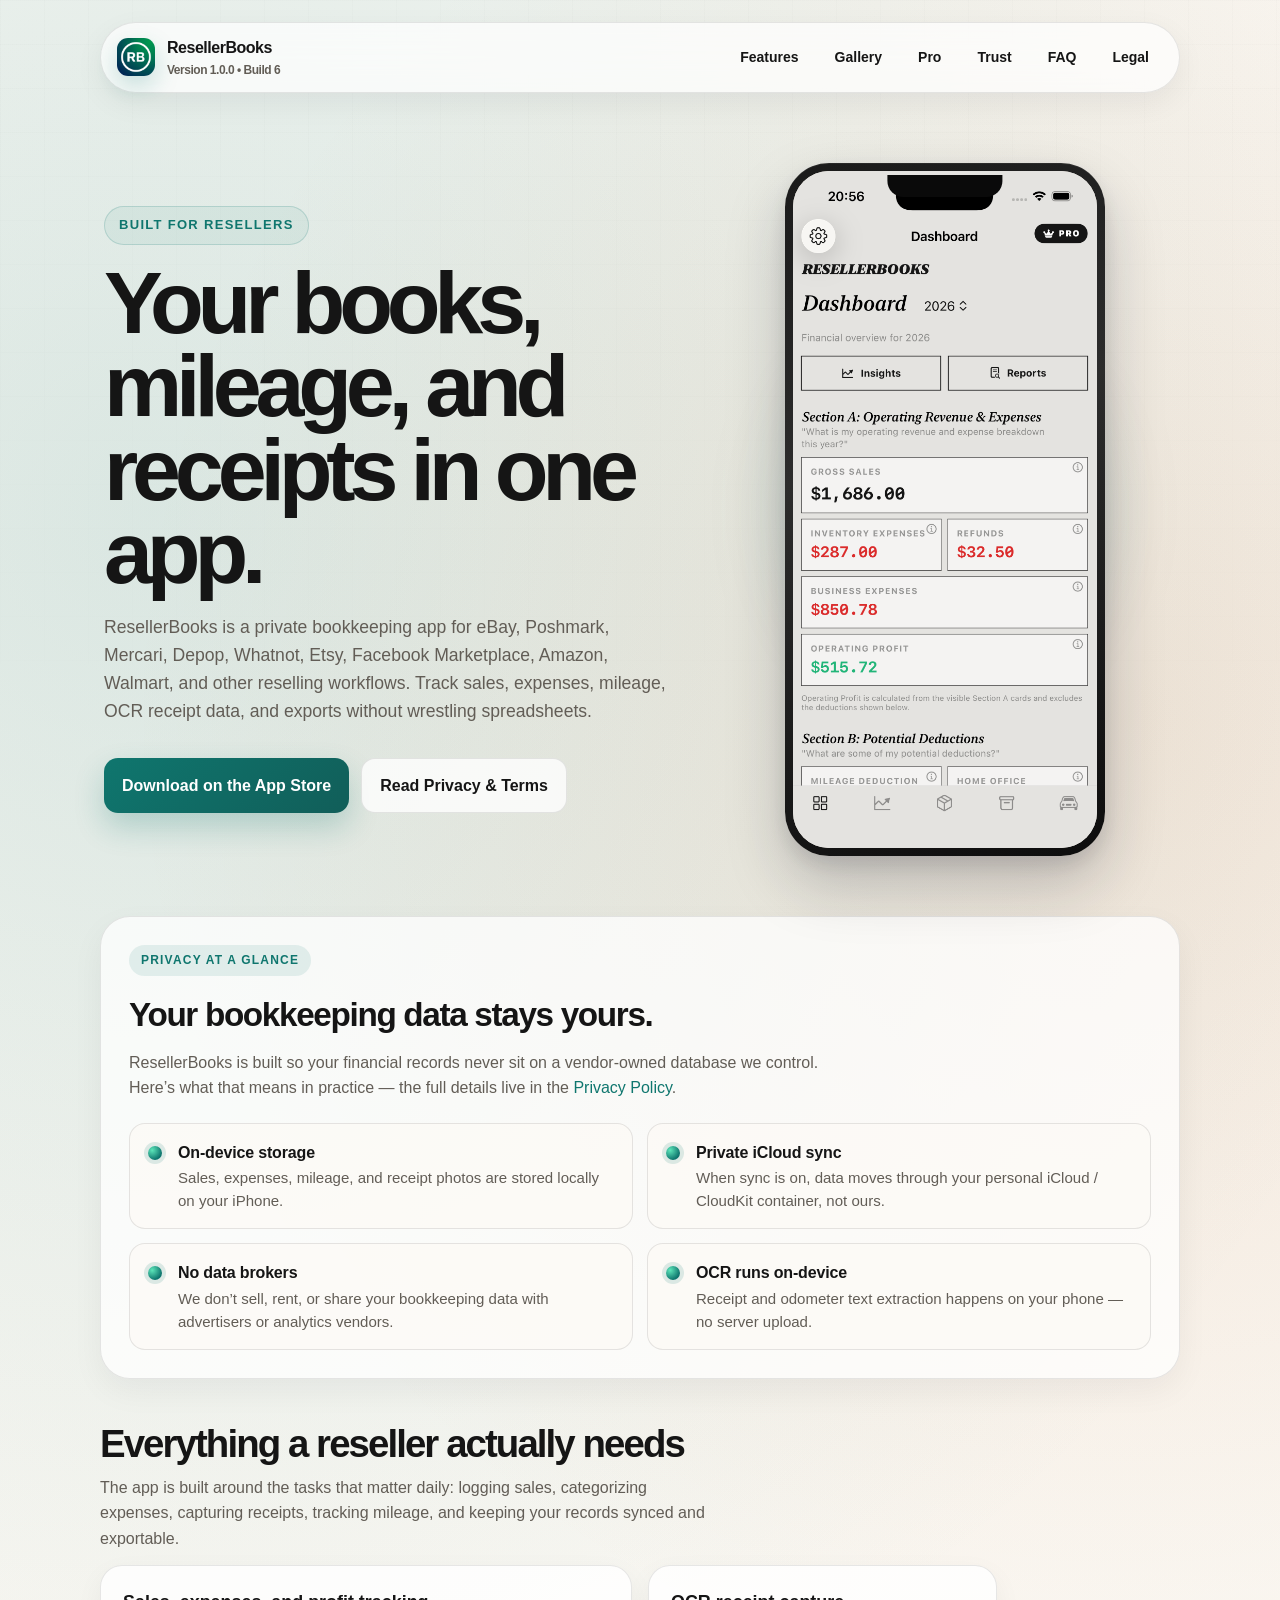
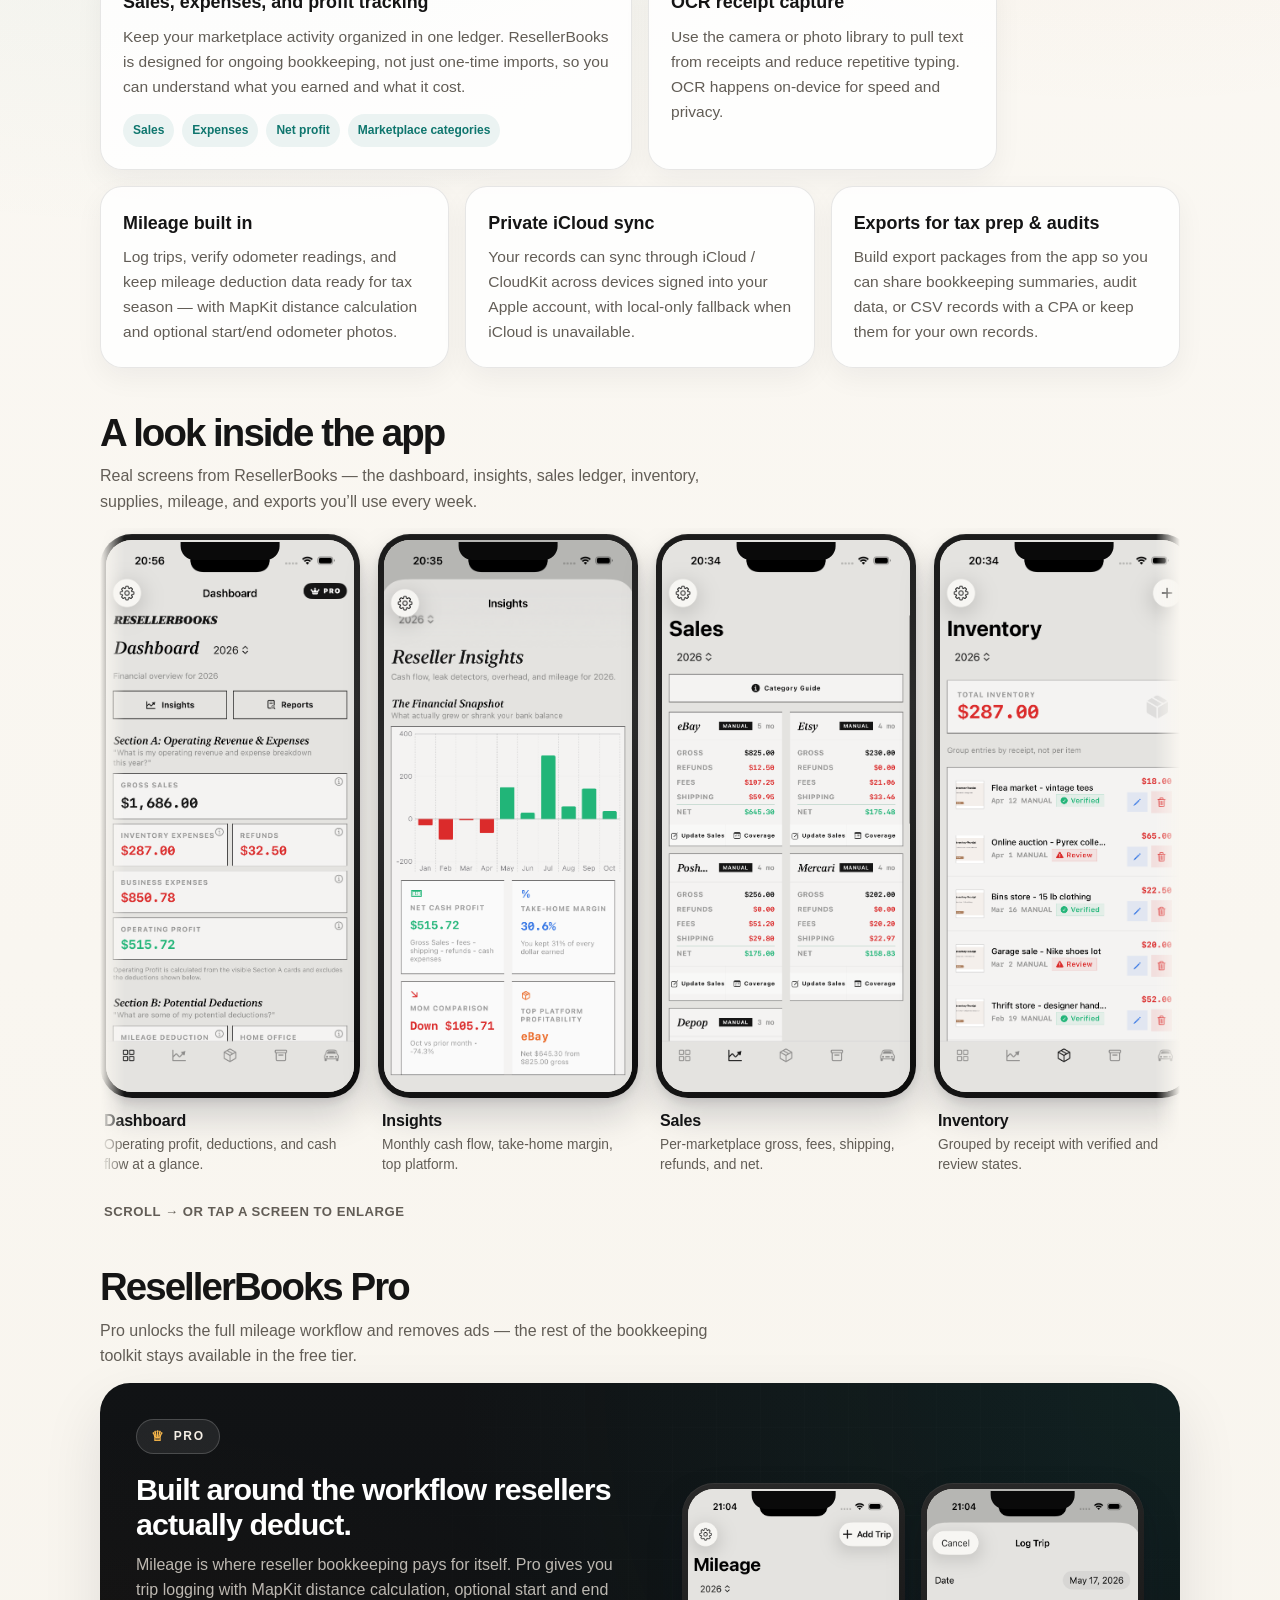
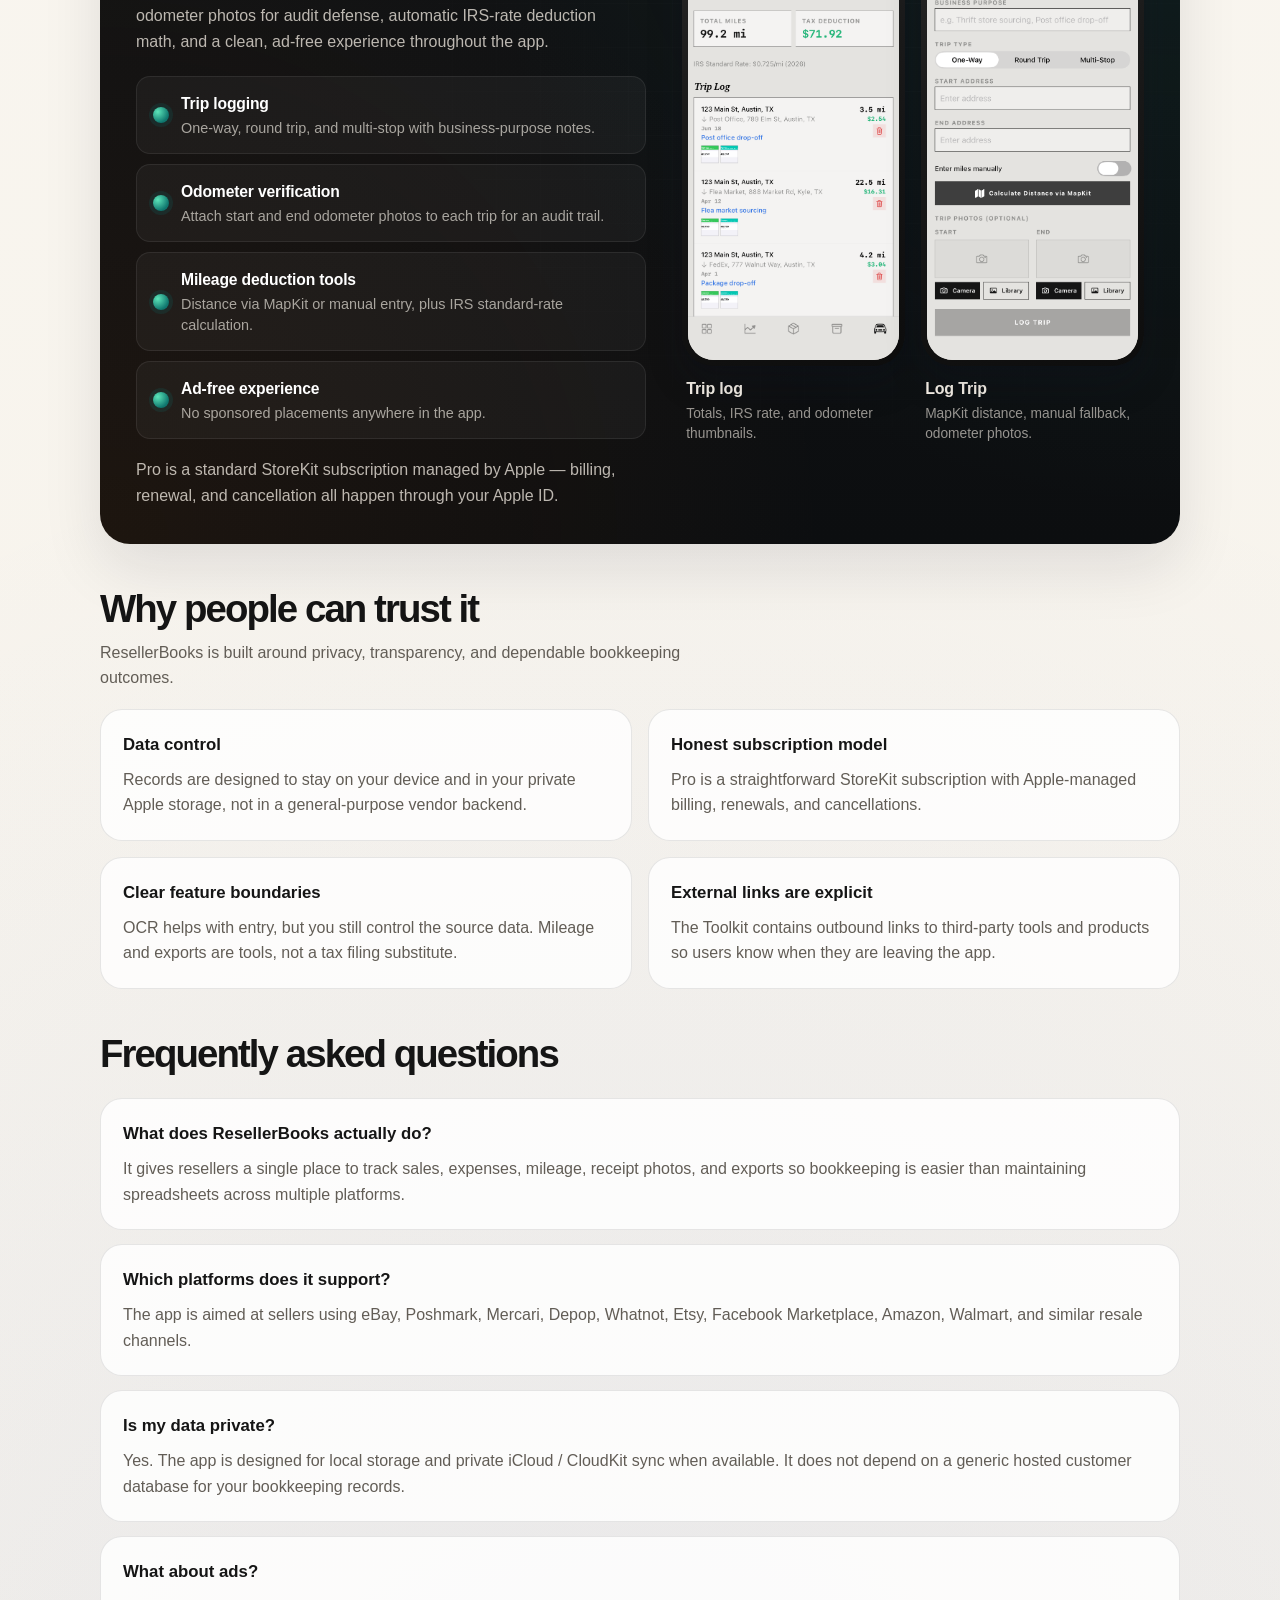
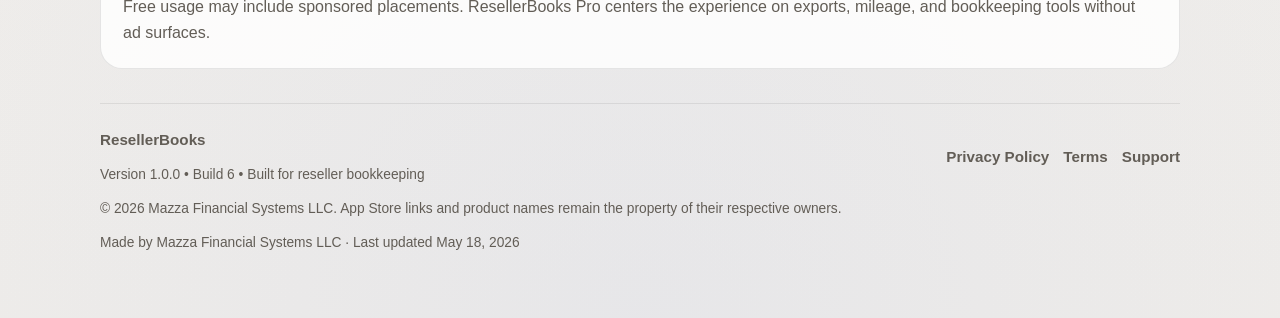
==== commit 30b742f9: "new index" ====
--- a/index.html
+++ b/index.html
@@ -7,35 +7,132 @@
     <meta name="title" content="ResellerBooks 1.0.0 | Bookkeeping, Mileage, OCR & iCloud Sync">
     <meta name="description" content="ResellerBooks is the bookkeeping app for resellers. Track sales, expenses, mileage, and receipts across eBay, Poshmark, Mercari, and more with private iCloud sync, OCR, exports, and a Pro tier that removes ads.">
     <meta name="keywords" content="ResellerBooks, reseller bookkeeping, mileage tracker, OCR receipts, iCloud sync, eBay, Poshmark, Mercari, Depop, Whatnot, sales tracking, expense tracking">
-    <meta name="robots" content="index,follow">
+    <meta name="robots" content="index,follow,max-image-preview:large,max-snippet:-1">
+    <meta name="author" content="Mazza Financial Systems LLC">
+    <meta name="theme-color" content="#0f766e">
+    <link rel="canonical" href="https://cjm118166.github.io/ResellerBooks/">
 
     <link rel="icon" type="image/png" href="assets/app-icon.png">
     <link rel="apple-touch-icon" href="assets/app-icon.png">
 
+    <link rel="preload" as="image" href="screenshots/dashboard.png" fetchpriority="high">
+    <link rel="preload" as="style" href="styles.css">
+
     <meta property="og:type" content="website">
+    <meta property="og:site_name" content="ResellerBooks">
     <meta property="og:url" content="https://cjm118166.github.io/ResellerBooks/">
     <meta property="og:title" content="ResellerBooks 1.0.0 | Bookkeeping for Resellers">
     <meta property="og:description" content="Track sales, expenses, mileage, receipts, and exports in one private iPhone app built for resellers.">
-    <meta property="og:image" content="assets/app-icon.png">
+    <meta property="og:image" content="https://cjm118166.github.io/ResellerBooks/assets/og-card.png">
+    <meta property="og:image:width" content="1200">
+    <meta property="og:image:height" content="630">
+    <meta property="og:image:alt" content="ResellerBooks — your books, mileage, and receipts in one app.">
+    <meta property="og:locale" content="en_US">
     <meta name="twitter:card" content="summary_large_image">
     <meta name="twitter:title" content="ResellerBooks 1.0.0 | Bookkeeping for Resellers">
     <meta name="twitter:description" content="Private bookkeeping, mileage logging, OCR receipt capture, and iCloud sync for resellers.">
-    <meta name="twitter:image" content="assets/app-icon.png">
+    <meta name="twitter:image" content="https://cjm118166.github.io/ResellerBooks/assets/og-card.png">
+    <meta name="twitter:image:alt" content="ResellerBooks — your books, mileage, and receipts in one app.">
+
+    <script type="application/ld+json">
+    {
+      "@context": "https://schema.org",
+      "@type": "Organization",
+      "@id": "https://cjm118166.github.io/ResellerBooks/#organization",
+      "name": "Mazza Financial Systems LLC",
+      "alternateName": "ResellerBooks",
+      "url": "https://cjm118166.github.io/ResellerBooks/",
+      "logo": {
+        "@type": "ImageObject",
+        "url": "https://cjm118166.github.io/ResellerBooks/assets/app-icon.png",
+        "width": 120,
+        "height": 120
+      },
+      "description": "Maker of ResellerBooks, the private iOS bookkeeping app for resellers."
+    }
+    </script>
+
+    <script type="application/ld+json">
+    {
+      "@context": "https://schema.org",
+      "@type": "WebSite",
+      "@id": "https://cjm118166.github.io/ResellerBooks/#website",
+      "url": "https://cjm118166.github.io/ResellerBooks/",
+      "name": "ResellerBooks",
+      "description": "Private bookkeeping, mileage, OCR & iCloud sync for resellers.",
+      "publisher": { "@id": "https://cjm118166.github.io/ResellerBooks/#organization" },
+      "inLanguage": "en-US"
+    }
+    </script>
+
+    <script type="application/ld+json">
+    {
+      "@context": "https://schema.org",
+      "@type": "BreadcrumbList",
+      "itemListElement": [
+        { "@type": "ListItem", "position": 1, "name": "Home", "item": "https://cjm118166.github.io/ResellerBooks/" },
+        { "@type": "ListItem", "position": 2, "name": "Legal", "item": "https://cjm118166.github.io/ResellerBooks/legal.html" }
+      ]
+    }
+    </script>
 
     <script type="application/ld+json">
     {
       "@context": "https://schema.org",
       "@type": "SoftwareApplication",
+      "@id": "https://cjm118166.github.io/ResellerBooks/#app",
       "name": "ResellerBooks",
-      "operatingSystem": "iOS",
+      "alternateName": "ResellerBooks for iOS",
       "applicationCategory": "BusinessApplication",
+      "applicationSubCategory": "Bookkeeping",
+      "operatingSystem": "iOS 17+",
       "softwareVersion": "1.0.0",
-      "description": "A private bookkeeping app for resellers that tracks sales, expenses, mileage, and receipts with OCR, iCloud sync, and export tools.",
-      "offers": {
-        "@type": "Offer",
-        "price": "0",
-        "priceCurrency": "USD"
-      }
+      "datePublished": "2026-05-18",
+      "dateModified": "2026-05-18",
+      "inLanguage": "en-US",
+      "url": "https://cjm118166.github.io/ResellerBooks/",
+      "image": "https://cjm118166.github.io/ResellerBooks/assets/og-card.png",
+      "description": "A private bookkeeping app for resellers that tracks sales, expenses, mileage, and receipts with OCR, iCloud sync, and export tools across eBay, Poshmark, Mercari, Depop, Whatnot, Etsy, Facebook Marketplace, Amazon, and Walmart.",
+      "publisher": { "@id": "https://cjm118166.github.io/ResellerBooks/#organization" },
+      "featureList": [
+        "Sales tracking by marketplace (eBay, Poshmark, Mercari, Depop, Whatnot, Etsy, Facebook Marketplace, Amazon, Walmart)",
+        "Inventory tracking grouped by receipt",
+        "Supplies, software, equipment and miscellaneous expense categories",
+        "On-device OCR for receipts and odometer photos",
+        "Mileage tracking with MapKit distance calculation",
+        "Odometer photo verification for audit trails",
+        "IRS standard-rate mileage deduction calculation",
+        "Private iCloud / CloudKit sync with local-only fallback",
+        "CSV exports for sales, expenses, mileage, and full app data",
+        "Reseller insights: monthly cash flow, take-home margin, top platform",
+        "Pro tier: full mileage workflow and ad-free experience"
+      ],
+      "screenshot": [
+        "https://cjm118166.github.io/ResellerBooks/screenshots/dashboard.png",
+        "https://cjm118166.github.io/ResellerBooks/screenshots/insights.png",
+        "https://cjm118166.github.io/ResellerBooks/screenshots/sales.png",
+        "https://cjm118166.github.io/ResellerBooks/screenshots/inventory.png",
+        "https://cjm118166.github.io/ResellerBooks/screenshots/supplies.png",
+        "https://cjm118166.github.io/ResellerBooks/screenshots/mileage-overview.png",
+        "https://cjm118166.github.io/ResellerBooks/screenshots/mileage-log-trip.png",
+        "https://cjm118166.github.io/ResellerBooks/screenshots/reports.png"
+      ],
+      "offers": [
+        {
+          "@type": "Offer",
+          "name": "ResellerBooks Free",
+          "price": "0",
+          "priceCurrency": "USD",
+          "description": "Free tier with sales, expenses, inventory, OCR receipts, iCloud sync, and basic exports. Includes sponsored ad placements."
+        },
+        {
+          "@type": "Offer",
+          "name": "ResellerBooks Pro",
+          "category": "Subscription",
+          "priceCurrency": "USD",
+          "description": "Pro subscription unlocks the full mileage workflow (trip logging, odometer verification, IRS-rate deduction tools) and removes ads. Managed via StoreKit through Apple ID."
+        }
+      ]
     }
     </script>
 
@@ -45,24 +142,31 @@
       "@type": "FAQPage",
       "mainEntity": [{
         "@type": "Question",
-        "name": "What does ResellerBooks track?",
+        "name": "What does ResellerBooks actually do?",
         "acceptedAnswer": {
           "@type": "Answer",
-          "text": "ResellerBooks tracks sales, expenses, mileage, receipt photos, and bookkeeping summaries for reseller businesses. It also supports OCR-assisted entry and export tools for audits and tax prep."
+          "text": "ResellerBooks gives resellers a single place to track sales, expenses, mileage, receipt photos, and exports so bookkeeping is easier than maintaining spreadsheets across multiple platforms. It also supports OCR-assisted entry and export tools for audits and tax prep."
+        }
+      }, {
+        "@type": "Question",
+        "name": "Which platforms does ResellerBooks support?",
+        "acceptedAnswer": {
+          "@type": "Answer",
+          "text": "ResellerBooks is aimed at sellers using eBay, Poshmark, Mercari, Depop, Whatnot, Etsy, Facebook Marketplace, Amazon, Walmart, and similar resale channels."
         }
       }, {
         "@type": "Question",
         "name": "Is my data private?",
         "acceptedAnswer": {
           "@type": "Answer",
-          "text": "Yes. ResellerBooks is designed to keep your bookkeeping data on your device and in your private iCloud / CloudKit container when sync is available. The app does not rely on a general-purpose customer data backend."
+          "text": "Yes. ResellerBooks is designed for local storage on your device and private iCloud / CloudKit sync when available. It does not depend on a generic hosted customer database for your bookkeeping records, and your financial data is not sold or shared with third-party data brokers, advertisers, or analytics vendors."
         }
       }, {
         "@type": "Question",
-        "name": "Does the app have ads?",
+        "name": "Does ResellerBooks have ads?",
         "acceptedAnswer": {
           "@type": "Answer",
-          "text": "The free experience can include sponsored ad surfaces. ResellerBooks Pro removes ads and expands the export-focused premium workflow."
+          "text": "The free tier may include sponsored placements. ResellerBooks Pro removes all ads and unlocks the full mileage workflow including trip logging, odometer verification, and IRS-rate deduction tools."
         }
       }]
     }
@@ -108,10 +212,41 @@
 
             <div class="hero-panel" aria-label="Product preview">
                 <div class="hero-phone">
-                    <img src="screenshots/dashboard.png" alt="ResellerBooks Dashboard screen showing gross sales, expenses, and operating profit for 2026.">
+                    <img src="screenshots/dashboard.png" width="320" height="693" alt="ResellerBooks Dashboard screen showing gross sales, expenses, and operating profit for 2026." fetchpriority="high">
                 </div>
             </div>
         </header>
+
+        <section class="section" id="privacy-glance" aria-label="Privacy at a glance">
+            <div class="privacy-glance">
+                <div class="privacy-glance-head">
+                    <span class="privacy-eyebrow">Privacy at a glance</span>
+                    <h2>Your bookkeeping data stays yours.</h2>
+                    <p>
+                        ResellerBooks is built so your financial records never sit on a vendor-owned database we control.
+                        Here&rsquo;s what that means in practice &mdash; the full details live in the <a href="legal.html#privacy">Privacy Policy</a>.
+                    </p>
+                </div>
+                <ul class="privacy-grid">
+                    <li>
+                        <strong>On-device storage</strong>
+                        <span>Sales, expenses, mileage, and receipt photos are stored locally on your iPhone.</span>
+                    </li>
+                    <li>
+                        <strong>Private iCloud sync</strong>
+                        <span>When sync is on, data moves through your personal iCloud / CloudKit container, not ours.</span>
+                    </li>
+                    <li>
+                        <strong>No data brokers</strong>
+                        <span>We don&rsquo;t sell, rent, or share your bookkeeping data with advertisers or analytics vendors.</span>
+                    </li>
+                    <li>
+                        <strong>OCR runs on-device</strong>
+                        <span>Receipt and odometer text extraction happens on your phone &mdash; no server upload.</span>
+                    </li>
+                </ul>
+            </div>
+        </section>
 
         <section class="section" id="features">
             <div class="section-header">
@@ -187,7 +322,7 @@
             <div class="gallery-rail" role="list">
                 <figure class="shot" role="listitem">
                     <div class="shot-frame">
-                        <img src="screenshots/dashboard.png" alt="ResellerBooks dashboard showing gross sales, expenses, and operating profit for 2026." loading="lazy">
+                        <img src="screenshots/dashboard.png" width="320" height="693" alt="ResellerBooks dashboard showing gross sales, expenses, and operating profit for 2026." loading="lazy">
                     </div>
                     <figcaption>
                         <strong>Dashboard</strong>
@@ -415,6 +550,9 @@
             <div class="micro">
                 © 2026 Mazza Financial Systems LLC. App Store links and product names remain the property of their respective owners.
             </div>
+            <div class="micro">
+                Made by Mazza Financial Systems LLC &middot; Last updated <time datetime="2026-05-18">May 18, 2026</time>
+            </div>
         </footer>
     </div>
 
--- a/styles.css
+++ b/styles.css
@@ -0,0 +1,977 @@
+:root {
+    --bg: #f6f2ea;
+    --bg-2: #fcfaf6;
+    --card: rgba(255, 255, 255, 0.82);
+    --ink: #151515;
+    --muted: #625d56;
+    --line: rgba(21, 21, 21, 0.10);
+    --accent: #0f766e;
+    --accent-2: #b45309;
+    --accent-3: #1d4ed8;
+    --shadow: 0 24px 60px rgba(17, 24, 39, 0.10);
+    --radius-xl: 30px;
+    --radius-lg: 22px;
+    --radius-md: 16px;
+    --max: 1120px;
+}
+
+* {
+    box-sizing: border-box;
+}
+
+html {
+    scroll-behavior: smooth;
+}
+
+body {
+    margin: 0;
+    color: var(--ink);
+    background:
+        radial-gradient(circle at 12% 10%, rgba(15, 118, 110, 0.14), transparent 28%),
+        radial-gradient(circle at 88% 14%, rgba(180, 83, 9, 0.12), transparent 22%),
+        radial-gradient(circle at 50% 100%, rgba(29, 78, 216, 0.07), transparent 30%),
+        linear-gradient(180deg, var(--bg-2), var(--bg));
+    font-family: -apple-system, BlinkMacSystemFont, "Segoe UI", Roboto, Helvetica, Arial, sans-serif;
+    line-height: 1.6;
+    -webkit-font-smoothing: antialiased;
+    text-rendering: optimizeLegibility;
+}
+
+body::before {
+    content: "";
+    position: fixed;
+    inset: 0;
+    pointer-events: none;
+    background-image:
+        linear-gradient(rgba(21, 21, 21, 0.02) 1px, transparent 1px),
+        linear-gradient(90deg, rgba(21, 21, 21, 0.02) 1px, transparent 1px);
+    background-size: 44px 44px;
+    mask-image: linear-gradient(180deg, rgba(0, 0, 0, 0.62), transparent 88%);
+}
+
+a {
+    color: var(--accent);
+    text-decoration: none;
+}
+
+a:hover {
+    text-decoration: underline;
+}
+
+.shell {
+    position: relative;
+    max-width: var(--max);
+    margin: 0 auto;
+    padding: 22px 20px 64px;
+}
+
+.nav {
+    position: sticky;
+    top: 14px;
+    z-index: 20;
+    display: flex;
+    justify-content: space-between;
+    align-items: center;
+    gap: 16px;
+    margin-bottom: 18px;
+    padding: 12px 16px;
+    border: 1px solid var(--line);
+    border-radius: 999px;
+    background: rgba(255, 255, 255, 0.72);
+    backdrop-filter: blur(18px);
+    -webkit-backdrop-filter: blur(18px);
+    box-shadow: 0 10px 30px rgba(17, 24, 39, 0.06);
+}
+
+.brand {
+    display: flex;
+    align-items: center;
+    gap: 12px;
+    font-weight: 800;
+    letter-spacing: -0.03em;
+}
+
+.brand-mark {
+    width: 38px;
+    height: 38px;
+    border-radius: 11px;
+    display: block;
+    object-fit: cover;
+    box-shadow: 0 10px 24px rgba(15, 118, 110, 0.22);
+}
+
+.nav-links {
+    display: flex;
+    flex-wrap: wrap;
+    justify-content: flex-end;
+    gap: 8px;
+}
+
+.nav-links a {
+    padding: 9px 14px;
+    border-radius: 999px;
+    color: var(--ink);
+    font-size: 14px;
+    font-weight: 700;
+}
+
+.nav-links a:hover {
+    background: rgba(15, 118, 110, 0.08);
+    text-decoration: none;
+}
+
+.hero {
+    display: grid;
+    grid-template-columns: 1fr;
+    gap: 28px;
+    align-items: center;
+    padding: 34px 0 24px;
+}
+
+.hero-copy {
+    padding: 18px 4px;
+}
+
+.eyebrow {
+    display: inline-flex;
+    align-items: center;
+    gap: 8px;
+    margin-bottom: 16px;
+    padding: 8px 14px;
+    border-radius: 999px;
+    border: 1px solid rgba(15, 118, 110, 0.18);
+    background: rgba(15, 118, 110, 0.06);
+    color: var(--accent);
+    font-size: 13px;
+    font-weight: 800;
+    letter-spacing: 0.10em;
+    text-transform: uppercase;
+}
+
+h1 {
+    margin: 0;
+    max-width: 11ch;
+    font-size: clamp(3rem, 7vw, 5.5rem);
+    line-height: 0.95;
+    letter-spacing: -0.07em;
+}
+
+.hero p {
+    max-width: 620px;
+    margin: 18px 0 0;
+    color: var(--muted);
+    font-size: 1.1rem;
+}
+
+.cta-row {
+    display: flex;
+    flex-wrap: wrap;
+    gap: 12px;
+    margin-top: 32px;
+}
+
+.btn {
+    display: inline-flex;
+    align-items: center;
+    justify-content: center;
+    gap: 8px;
+    padding: 14px 18px;
+    border-radius: 14px;
+    font-weight: 800;
+    text-decoration: none;
+    transition: transform 160ms ease, box-shadow 160ms ease, background 160ms ease;
+}
+
+.btn:hover {
+    text-decoration: none;
+    transform: translateY(-1px);
+}
+
+.btn-primary {
+    color: white;
+    background: linear-gradient(135deg, var(--accent), #115e59);
+    box-shadow: 0 14px 30px rgba(15, 118, 110, 0.24);
+}
+
+.btn-secondary {
+    color: var(--ink);
+    border: 1px solid var(--line);
+    background: rgba(255, 255, 255, 0.78);
+}
+
+.hero-panel {
+    position: relative;
+    padding: 8px;
+    display: grid;
+    place-items: center;
+    overflow: visible;
+}
+
+.hero-panel::before {
+    content: "";
+    position: absolute;
+    inset: 10% 10%;
+    border-radius: 50%;
+    background: radial-gradient(circle, rgba(15, 118, 110, 0.22), transparent 65%);
+    filter: blur(28px);
+    z-index: 0;
+}
+
+.hero-phone {
+    position: relative;
+    z-index: 1;
+    margin: 0 auto;
+    width: min(100%, 320px);
+    aspect-ratio: 9 / 19.5;
+    border-radius: 44px;
+    padding: 8px;
+    background: linear-gradient(160deg, #1a1a1a, #2c2c2c 40%, #0d0d0d);
+    box-shadow:
+        0 1px 0 rgba(255, 255, 255, 0.06) inset,
+        0 28px 60px rgba(17, 24, 39, 0.22),
+        0 8px 20px rgba(17, 24, 39, 0.10);
+}
+
+.hero-phone::after {
+    content: "";
+    position: absolute;
+    top: 12px;
+    left: 50%;
+    transform: translateX(-50%);
+    width: 36%;
+    height: 22px;
+    background: #0a0a0a;
+    border-radius: 0 0 16px 16px;
+    z-index: 2;
+}
+
+.hero-phone img {
+    width: 100%;
+    height: 100%;
+    object-fit: cover;
+    object-position: top;
+    border-radius: 36px;
+    display: block;
+    background: #f3efe7;
+}
+
+.section {
+    margin-top: 24px;
+    padding: 0;
+}
+
+.section-header {
+    display: flex;
+    align-items: end;
+    justify-content: space-between;
+    gap: 18px;
+    margin: 34px 0 14px;
+}
+
+.section-header h2 {
+    margin: 0;
+    font-size: clamp(1.7rem, 3vw, 2.5rem);
+    letter-spacing: -0.05em;
+}
+
+.section-header p {
+    max-width: 620px;
+    margin: 0;
+    color: var(--muted);
+}
+
+.feature-grid {
+    display: grid;
+    grid-template-columns: repeat(12, minmax(0, 1fr));
+    gap: 16px;
+}
+
+.feature-card {
+    grid-column: span 12;
+    padding: 22px;
+    border-radius: var(--radius-lg);
+    background: var(--card);
+    border: 1px solid var(--line);
+    box-shadow: 0 10px 28px rgba(17, 24, 39, 0.05);
+}
+
+.feature-card h3 {
+    margin: 0 0 8px;
+    font-size: 1.12rem;
+}
+
+.feature-card p {
+    margin: 0;
+    color: var(--muted);
+    font-size: 0.97rem;
+}
+
+.feature-chip-row {
+    display: flex;
+    flex-wrap: wrap;
+    gap: 8px;
+    margin-top: 14px;
+}
+
+.chip {
+    padding: 7px 10px;
+    border-radius: 999px;
+    background: rgba(15, 118, 110, 0.08);
+    color: var(--accent);
+    font-size: 12px;
+    font-weight: 800;
+}
+
+/* -------------------- Gallery -------------------- */
+
+.gallery-rail {
+    --shot-w: 240px;
+    display: grid;
+    grid-auto-flow: column;
+    grid-auto-columns: var(--shot-w);
+    gap: 18px;
+    padding: 6px 4px 22px;
+    overflow-x: auto;
+    overflow-y: hidden;
+    scroll-snap-type: x mandatory;
+    scrollbar-width: thin;
+    scrollbar-color: rgba(21, 21, 21, 0.18) transparent;
+    -webkit-overflow-scrolling: touch;
+    mask-image: linear-gradient(90deg, transparent 0, #000 24px, #000 calc(100% - 24px), transparent 100%);
+}
+
+.gallery-rail::-webkit-scrollbar {
+    height: 8px;
+}
+
+.gallery-rail::-webkit-scrollbar-track {
+    background: transparent;
+}
+
+.gallery-rail::-webkit-scrollbar-thumb {
+    background: rgba(21, 21, 21, 0.16);
+    border-radius: 999px;
+}
+
+.shot {
+    margin: 0;
+    scroll-snap-align: start;
+    display: flex;
+    flex-direction: column;
+    gap: 10px;
+    cursor: zoom-in;
+}
+
+.shot-frame {
+    position: relative;
+    aspect-ratio: 9 / 19.5;
+    border-radius: 32px;
+    padding: 6px;
+    background: linear-gradient(160deg, #1a1a1a, #2c2c2c 40%, #0d0d0d);
+    box-shadow:
+        0 1px 0 rgba(255, 255, 255, 0.06) inset,
+        0 18px 36px rgba(17, 24, 39, 0.18),
+        0 4px 10px rgba(17, 24, 39, 0.10);
+    transition: transform 220ms ease, box-shadow 220ms ease;
+}
+
+.shot:hover .shot-frame,
+.shot:focus-visible .shot-frame {
+    transform: translateY(-3px);
+    box-shadow:
+        0 1px 0 rgba(255, 255, 255, 0.08) inset,
+        0 26px 48px rgba(17, 24, 39, 0.22),
+        0 6px 14px rgba(17, 24, 39, 0.12);
+}
+
+.shot-frame::after {
+    content: "";
+    position: absolute;
+    top: 8px;
+    left: 50%;
+    transform: translateX(-50%);
+    width: 38%;
+    height: 18px;
+    background: #0a0a0a;
+    border-radius: 0 0 14px 14px;
+    z-index: 2;
+}
+
+.shot-frame img {
+    width: 100%;
+    height: 100%;
+    object-fit: cover;
+    object-position: top;
+    border-radius: 26px;
+    display: block;
+    background: #f3efe7;
+}
+
+.shot figcaption {
+    padding: 0 4px;
+}
+
+.shot figcaption strong {
+    display: block;
+    font-size: 1rem;
+    letter-spacing: -0.01em;
+}
+
+.shot figcaption span {
+    display: block;
+    margin-top: 2px;
+    color: var(--muted);
+    font-size: 0.86rem;
+    line-height: 1.45;
+}
+
+.gallery-hint {
+    margin: 4px 4px 0;
+    color: var(--muted);
+    font-size: 0.82rem;
+    font-weight: 700;
+    letter-spacing: 0.04em;
+    text-transform: uppercase;
+}
+
+/* Lightbox */
+
+.lightbox {
+    position: fixed;
+    inset: 0;
+    z-index: 100;
+    display: flex;
+    align-items: center;
+    justify-content: center;
+    padding: 24px;
+    background: rgba(8, 10, 14, 0.78);
+    backdrop-filter: blur(14px);
+    -webkit-backdrop-filter: blur(14px);
+    animation: fade 180ms ease-out both;
+}
+
+.lightbox[hidden] {
+    display: none;
+}
+
+.lightbox-img {
+    max-width: min(92vw, 460px);
+    max-height: 86vh;
+    border-radius: 28px;
+    box-shadow: 0 40px 80px rgba(0, 0, 0, 0.5);
+    background: #f3efe7;
+    object-fit: contain;
+}
+
+.lightbox-caption {
+    position: absolute;
+    bottom: 26px;
+    left: 50%;
+    transform: translateX(-50%);
+    padding: 8px 14px;
+    border-radius: 999px;
+    background: rgba(255, 255, 255, 0.14);
+    color: #fff;
+    font-size: 0.9rem;
+    font-weight: 700;
+    letter-spacing: 0.02em;
+    backdrop-filter: blur(8px);
+    -webkit-backdrop-filter: blur(8px);
+}
+
+.lightbox-close,
+.lightbox-nav {
+    position: absolute;
+    top: 50%;
+    transform: translateY(-50%);
+    width: 46px;
+    height: 46px;
+    border-radius: 50%;
+    border: 1px solid rgba(255, 255, 255, 0.22);
+    background: rgba(255, 255, 255, 0.08);
+    color: #fff;
+    font-size: 1.3rem;
+    font-weight: 700;
+    cursor: pointer;
+    display: grid;
+    place-items: center;
+    transition: background 160ms ease, transform 160ms ease;
+}
+
+.lightbox-close:hover,
+.lightbox-nav:hover {
+    background: rgba(255, 255, 255, 0.18);
+    transform: translateY(-50%) scale(1.04);
+}
+
+.lightbox-close {
+    top: 22px;
+    right: 22px;
+    transform: none;
+    font-size: 1.6rem;
+}
+
+.lightbox-close:hover {
+    transform: scale(1.06);
+}
+
+.lightbox-prev {
+    left: 22px;
+}
+
+.lightbox-next {
+    right: 22px;
+}
+
+@keyframes fade {
+    from { opacity: 0; }
+    to { opacity: 1; }
+}
+
+/* -------------------- Trust / FAQ / Footer -------------------- */
+
+.trust-band {
+    display: grid;
+    grid-template-columns: repeat(2, minmax(0, 1fr));
+    gap: 16px;
+    margin-top: 18px;
+}
+
+.trust-card {
+    padding: 22px;
+    border-radius: var(--radius-lg);
+    background: rgba(255, 255, 255, 0.80);
+    border: 1px solid var(--line);
+}
+
+.trust-card h3 {
+    margin: 0 0 8px;
+    font-size: 1.05rem;
+}
+
+.trust-card p {
+    margin: 0;
+    color: var(--muted);
+}
+
+/* -------------------- Privacy at a glance -------------------- */
+
+.privacy-glance {
+    margin-top: 28px;
+    padding: 28px;
+    border-radius: var(--radius-xl);
+    background: rgba(255, 255, 255, 0.74);
+    border: 1px solid var(--line);
+    box-shadow: 0 12px 32px rgba(17, 24, 39, 0.05);
+}
+
+.privacy-glance-head {
+    max-width: 720px;
+}
+
+.privacy-eyebrow {
+    display: inline-block;
+    margin-bottom: 12px;
+    padding: 6px 12px;
+    border-radius: 999px;
+    background: rgba(15, 118, 110, 0.10);
+    color: var(--accent);
+    font-size: 12px;
+    font-weight: 800;
+    letter-spacing: 0.10em;
+    text-transform: uppercase;
+}
+
+.privacy-glance-head h2 {
+    margin: 0 0 8px;
+    font-size: clamp(1.5rem, 2.6vw, 2.1rem);
+    letter-spacing: -0.04em;
+}
+
+.privacy-glance-head p {
+    margin: 0 0 22px;
+    color: var(--muted);
+}
+
+.privacy-grid {
+    display: grid;
+    grid-template-columns: 1fr;
+    gap: 12px;
+    margin: 0;
+    padding: 0;
+    list-style: none;
+}
+
+.privacy-grid li {
+    position: relative;
+    padding: 16px 18px 16px 48px;
+    border-radius: var(--radius-md);
+    background: rgba(252, 250, 246, 0.85);
+    border: 1px solid var(--line);
+}
+
+.privacy-grid li::before {
+    content: "";
+    position: absolute;
+    left: 18px;
+    top: 22px;
+    width: 14px;
+    height: 14px;
+    border-radius: 50%;
+    background: radial-gradient(circle at 30% 30%, #5ce5b9, #0f766e 70%);
+    box-shadow: 0 0 0 4px rgba(15, 118, 110, 0.14);
+}
+
+.privacy-grid strong {
+    display: block;
+    margin-bottom: 2px;
+    font-size: 1rem;
+    letter-spacing: -0.01em;
+}
+
+.privacy-grid span {
+    display: block;
+    color: var(--muted);
+    font-size: 0.94rem;
+    line-height: 1.5;
+}
+
+@media (min-width: 820px) {
+    .privacy-grid {
+        grid-template-columns: repeat(2, minmax(0, 1fr));
+        gap: 14px;
+    }
+}
+
+/* -------------------- Pro section -------------------- */
+
+.pro-panel {
+    display: grid;
+    grid-template-columns: 1fr;
+    gap: 28px;
+    padding: 28px;
+    border-radius: var(--radius-xl);
+    background:
+        radial-gradient(circle at 100% 0%, rgba(15, 118, 110, 0.14), transparent 55%),
+        radial-gradient(circle at 0% 100%, rgba(180, 83, 9, 0.10), transparent 55%),
+        linear-gradient(180deg, #111315, #0c0e10);
+    color: #f5efe6;
+    box-shadow: var(--shadow);
+    overflow: hidden;
+    position: relative;
+}
+
+.pro-panel::before {
+    content: "";
+    position: absolute;
+    inset: 0;
+    background-image:
+        linear-gradient(rgba(255, 255, 255, 0.025) 1px, transparent 1px),
+        linear-gradient(90deg, rgba(255, 255, 255, 0.025) 1px, transparent 1px);
+    background-size: 44px 44px;
+    mask-image: radial-gradient(circle at 70% 30%, rgba(0, 0, 0, 0.7), transparent 70%);
+    pointer-events: none;
+}
+
+.pro-copy {
+    position: relative;
+    z-index: 1;
+}
+
+.pro-badge {
+    display: inline-flex;
+    align-items: center;
+    gap: 8px;
+    padding: 7px 14px;
+    border-radius: 999px;
+    background: rgba(255, 255, 255, 0.08);
+    border: 1px solid rgba(255, 255, 255, 0.18);
+    color: #f5efe6;
+    font-size: 12px;
+    font-weight: 800;
+    letter-spacing: 0.14em;
+    text-transform: uppercase;
+}
+
+.pro-crown {
+    color: #f5b54a;
+    font-size: 14px;
+    line-height: 1;
+}
+
+.pro-copy h3 {
+    margin: 18px 0 10px;
+    font-size: clamp(1.4rem, 2.6vw, 1.9rem);
+    letter-spacing: -0.03em;
+    line-height: 1.15;
+    color: #fff;
+}
+
+.pro-copy > p {
+    margin: 0;
+    color: rgba(245, 239, 230, 0.75);
+    font-size: 1rem;
+    max-width: 56ch;
+}
+
+.pro-list {
+    display: grid;
+    grid-template-columns: 1fr;
+    gap: 10px;
+    margin: 22px 0 18px;
+    padding: 0;
+    list-style: none;
+}
+
+.pro-list li {
+    position: relative;
+    padding: 14px 16px 14px 44px;
+    border-radius: 14px;
+    background: rgba(255, 255, 255, 0.04);
+    border: 1px solid rgba(255, 255, 255, 0.08);
+}
+
+.pro-list li::before {
+    content: "";
+    position: absolute;
+    left: 16px;
+    top: 50%;
+    width: 16px;
+    height: 16px;
+    border-radius: 50%;
+    transform: translateY(-50%);
+    background:
+        radial-gradient(circle at 30% 30%, #5ce5b9, #0f766e 70%);
+    box-shadow: 0 0 0 4px rgba(15, 118, 110, 0.18);
+}
+
+.pro-list strong {
+    display: block;
+    margin-bottom: 2px;
+    font-size: 0.98rem;
+    color: #fff;
+    letter-spacing: -0.01em;
+}
+
+.pro-list span {
+    display: block;
+    color: rgba(245, 239, 230, 0.65);
+    font-size: 0.9rem;
+    line-height: 1.45;
+}
+
+.pro-billing {
+    margin: 0;
+    color: rgba(245, 239, 230, 0.55);
+    font-size: 0.86rem;
+}
+
+.pro-shots {
+    position: relative;
+    z-index: 1;
+    display: grid;
+    grid-template-columns: repeat(2, minmax(0, 1fr));
+    gap: 16px;
+    align-content: start;
+}
+
+.pro-shot {
+    cursor: default;
+}
+
+.pro-shot .shot-frame {
+    aspect-ratio: 9 / 19.5;
+    background: linear-gradient(160deg, #2a2a2a, #1a1a1a 40%, #0d0d0d);
+}
+
+.pro-shot figcaption strong {
+    color: #f5efe6;
+}
+
+.pro-shot figcaption span {
+    color: rgba(245, 239, 230, 0.6);
+}
+
+.faq-section {
+    display: grid;
+    gap: 14px;
+}
+
+.faq-item {
+    padding: 22px;
+    border-radius: var(--radius-lg);
+    background: rgba(255, 255, 255, 0.82);
+    border: 1px solid var(--line);
+}
+
+.faq-item h3 {
+    margin: 0 0 8px;
+    font-size: 1.05rem;
+}
+
+.faq-item p {
+    margin: 0;
+    color: var(--muted);
+}
+
+.footer {
+    margin-top: 34px;
+    padding: 24px 0 0;
+    border-top: 1px solid rgba(21, 21, 21, 0.08);
+    color: var(--muted);
+    font-size: 0.95rem;
+}
+
+.footer-row {
+    display: flex;
+    flex-wrap: wrap;
+    justify-content: space-between;
+    align-items: center;
+    gap: 12px;
+}
+
+.footer-links {
+    display: flex;
+    flex-wrap: wrap;
+    gap: 14px;
+}
+
+.footer-links a {
+    color: var(--muted);
+    font-weight: 700;
+}
+
+.footer-links a:hover {
+    color: var(--accent);
+}
+
+.micro {
+    margin-top: 12px;
+    font-size: 0.86rem;
+    color: var(--muted);
+}
+
+@keyframes rise {
+    from {
+        opacity: 0;
+        transform: translateY(12px);
+    }
+    to {
+        opacity: 1;
+        transform: translateY(0);
+    }
+}
+
+.hero-copy,
+.hero-panel,
+.feature-card,
+.trust-card,
+.faq-item {
+    animation: rise 420ms ease-out both;
+}
+
+.hero-panel {
+    animation-delay: 60ms;
+}
+
+.feature-card:nth-child(2) { animation-delay: 70ms; }
+.feature-card:nth-child(3) { animation-delay: 120ms; }
+.feature-card:nth-child(4) { animation-delay: 170ms; }
+.trust-card:nth-child(2) { animation-delay: 70ms; }
+.faq-item:nth-child(2) { animation-delay: 70ms; }
+.faq-item:nth-child(3) { animation-delay: 120ms; }
+
+@media (min-width: 820px) {
+    .hero {
+        grid-template-columns: 1.1fr 0.9fr;
+        gap: 34px;
+        padding-top: 44px;
+    }
+
+    .feature-card {
+        grid-column: span 4;
+    }
+
+    .feature-card.feature-wide {
+        grid-column: span 6;
+    }
+
+    .gallery-rail {
+        --shot-w: 260px;
+    }
+
+    .pro-panel {
+        grid-template-columns: 1.05fr 0.95fr;
+        gap: 36px;
+        padding: 36px;
+        align-items: center;
+    }
+}
+
+@media (max-width: 820px) {
+    .nav {
+        border-radius: 24px;
+        align-items: flex-start;
+        flex-direction: column;
+    }
+
+    .nav-links {
+        justify-content: flex-start;
+    }
+
+    .stats,
+    .summary-grid,
+    .trust-band {
+        grid-template-columns: 1fr;
+    }
+
+    .section-header {
+        align-items: flex-start;
+        flex-direction: column;
+    }
+
+    .gallery-rail {
+        --shot-w: 210px;
+    }
+
+    .lightbox-prev { left: 10px; }
+    .lightbox-next { right: 10px; }
+}
+
+@media (max-width: 600px) {
+    .shell {
+        padding-left: 14px;
+        padding-right: 14px;
+    }
+
+    h1 {
+        max-width: none;
+    }
+
+    .cta-row {
+        flex-direction: column;
+    }
+
+    .btn {
+        width: 100%;
+    }
+
+    .gallery-rail {
+        --shot-w: 200px;
+    }
+}
+
+@media (prefers-reduced-motion: reduce) {
+    html {
+        scroll-behavior: auto;
+    }
+
+    .hero-copy,
+    .hero-panel,
+    .feature-card,
+    .trust-card,
+    .faq-item,
+    .lightbox {
+        animation: none;
+    }
+}
--- a/styles.css
+++ b/styles.css
@@ -0,0 +1,977 @@
+:root {
+    --bg: #f6f2ea;
+    --bg-2: #fcfaf6;
+    --card: rgba(255, 255, 255, 0.82);
+    --ink: #151515;
+    --muted: #625d56;
+    --line: rgba(21, 21, 21, 0.10);
+    --accent: #0f766e;
+    --accent-2: #b45309;
+    --accent-3: #1d4ed8;
+    --shadow: 0 24px 60px rgba(17, 24, 39, 0.10);
+    --radius-xl: 30px;
+    --radius-lg: 22px;
+    --radius-md: 16px;
+    --max: 1120px;
+}
+
+* {
+    box-sizing: border-box;
+}
+
+html {
+    scroll-behavior: smooth;
+}
+
+body {
+    margin: 0;
+    color: var(--ink);
+    background:
+        radial-gradient(circle at 12% 10%, rgba(15, 118, 110, 0.14), transparent 28%),
+        radial-gradient(circle at 88% 14%, rgba(180, 83, 9, 0.12), transparent 22%),
+        radial-gradient(circle at 50% 100%, rgba(29, 78, 216, 0.07), transparent 30%),
+        linear-gradient(180deg, var(--bg-2), var(--bg));
+    font-family: -apple-system, BlinkMacSystemFont, "Segoe UI", Roboto, Helvetica, Arial, sans-serif;
+    line-height: 1.6;
+    -webkit-font-smoothing: antialiased;
+    text-rendering: optimizeLegibility;
+}
+
+body::before {
+    content: "";
+    position: fixed;
+    inset: 0;
+    pointer-events: none;
+    background-image:
+        linear-gradient(rgba(21, 21, 21, 0.02) 1px, transparent 1px),
+        linear-gradient(90deg, rgba(21, 21, 21, 0.02) 1px, transparent 1px);
+    background-size: 44px 44px;
+    mask-image: linear-gradient(180deg, rgba(0, 0, 0, 0.62), transparent 88%);
+}
+
+a {
+    color: var(--accent);
+    text-decoration: none;
+}
+
+a:hover {
+    text-decoration: underline;
+}
+
+.shell {
+    position: relative;
+    max-width: var(--max);
+    margin: 0 auto;
+    padding: 22px 20px 64px;
+}
+
+.nav {
+    position: sticky;
+    top: 14px;
+    z-index: 20;
+    display: flex;
+    justify-content: space-between;
+    align-items: center;
+    gap: 16px;
+    margin-bottom: 18px;
+    padding: 12px 16px;
+    border: 1px solid var(--line);
+    border-radius: 999px;
+    background: rgba(255, 255, 255, 0.72);
+    backdrop-filter: blur(18px);
+    -webkit-backdrop-filter: blur(18px);
+    box-shadow: 0 10px 30px rgba(17, 24, 39, 0.06);
+}
+
+.brand {
+    display: flex;
+    align-items: center;
+    gap: 12px;
+    font-weight: 800;
+    letter-spacing: -0.03em;
+}
+
+.brand-mark {
+    width: 38px;
+    height: 38px;
+    border-radius: 11px;
+    display: block;
+    object-fit: cover;
+    box-shadow: 0 10px 24px rgba(15, 118, 110, 0.22);
+}
+
+.nav-links {
+    display: flex;
+    flex-wrap: wrap;
+    justify-content: flex-end;
+    gap: 8px;
+}
+
+.nav-links a {
+    padding: 9px 14px;
+    border-radius: 999px;
+    color: var(--ink);
+    font-size: 14px;
+    font-weight: 700;
+}
+
+.nav-links a:hover {
+    background: rgba(15, 118, 110, 0.08);
+    text-decoration: none;
+}
+
+.hero {
+    display: grid;
+    grid-template-columns: 1fr;
+    gap: 28px;
+    align-items: center;
+    padding: 34px 0 24px;
+}
+
+.hero-copy {
+    padding: 18px 4px;
+}
+
+.eyebrow {
+    display: inline-flex;
+    align-items: center;
+    gap: 8px;
+    margin-bottom: 16px;
+    padding: 8px 14px;
+    border-radius: 999px;
+    border: 1px solid rgba(15, 118, 110, 0.18);
+    background: rgba(15, 118, 110, 0.06);
+    color: var(--accent);
+    font-size: 13px;
+    font-weight: 800;
+    letter-spacing: 0.10em;
+    text-transform: uppercase;
+}
+
+h1 {
+    margin: 0;
+    max-width: 11ch;
+    font-size: clamp(3rem, 7vw, 5.5rem);
+    line-height: 0.95;
+    letter-spacing: -0.07em;
+}
+
+.hero p {
+    max-width: 620px;
+    margin: 18px 0 0;
+    color: var(--muted);
+    font-size: 1.1rem;
+}
+
+.cta-row {
+    display: flex;
+    flex-wrap: wrap;
+    gap: 12px;
+    margin-top: 32px;
+}
+
+.btn {
+    display: inline-flex;
+    align-items: center;
+    justify-content: center;
+    gap: 8px;
+    padding: 14px 18px;
+    border-radius: 14px;
+    font-weight: 800;
+    text-decoration: none;
+    transition: transform 160ms ease, box-shadow 160ms ease, background 160ms ease;
+}
+
+.btn:hover {
+    text-decoration: none;
+    transform: translateY(-1px);
+}
+
+.btn-primary {
+    color: white;
+    background: linear-gradient(135deg, var(--accent), #115e59);
+    box-shadow: 0 14px 30px rgba(15, 118, 110, 0.24);
+}
+
+.btn-secondary {
+    color: var(--ink);
+    border: 1px solid var(--line);
+    background: rgba(255, 255, 255, 0.78);
+}
+
+.hero-panel {
+    position: relative;
+    padding: 8px;
+    display: grid;
+    place-items: center;
+    overflow: visible;
+}
+
+.hero-panel::before {
+    content: "";
+    position: absolute;
+    inset: 10% 10%;
+    border-radius: 50%;
+    background: radial-gradient(circle, rgba(15, 118, 110, 0.22), transparent 65%);
+    filter: blur(28px);
+    z-index: 0;
+}
+
+.hero-phone {
+    position: relative;
+    z-index: 1;
+    margin: 0 auto;
+    width: min(100%, 320px);
+    aspect-ratio: 9 / 19.5;
+    border-radius: 44px;
+    padding: 8px;
+    background: linear-gradient(160deg, #1a1a1a, #2c2c2c 40%, #0d0d0d);
+    box-shadow:
+        0 1px 0 rgba(255, 255, 255, 0.06) inset,
+        0 28px 60px rgba(17, 24, 39, 0.22),
+        0 8px 20px rgba(17, 24, 39, 0.10);
+}
+
+.hero-phone::after {
+    content: "";
+    position: absolute;
+    top: 12px;
+    left: 50%;
+    transform: translateX(-50%);
+    width: 36%;
+    height: 22px;
+    background: #0a0a0a;
+    border-radius: 0 0 16px 16px;
+    z-index: 2;
+}
+
+.hero-phone img {
+    width: 100%;
+    height: 100%;
+    object-fit: cover;
+    object-position: top;
+    border-radius: 36px;
+    display: block;
+    background: #f3efe7;
+}
+
+.section {
+    margin-top: 24px;
+    padding: 0;
+}
+
+.section-header {
+    display: flex;
+    align-items: end;
+    justify-content: space-between;
+    gap: 18px;
+    margin: 34px 0 14px;
+}
+
+.section-header h2 {
+    margin: 0;
+    font-size: clamp(1.7rem, 3vw, 2.5rem);
+    letter-spacing: -0.05em;
+}
+
+.section-header p {
+    max-width: 620px;
+    margin: 0;
+    color: var(--muted);
+}
+
+.feature-grid {
+    display: grid;
+    grid-template-columns: repeat(12, minmax(0, 1fr));
+    gap: 16px;
+}
+
+.feature-card {
+    grid-column: span 12;
+    padding: 22px;
+    border-radius: var(--radius-lg);
+    background: var(--card);
+    border: 1px solid var(--line);
+    box-shadow: 0 10px 28px rgba(17, 24, 39, 0.05);
+}
+
+.feature-card h3 {
+    margin: 0 0 8px;
+    font-size: 1.12rem;
+}
+
+.feature-card p {
+    margin: 0;
+    color: var(--muted);
+    font-size: 0.97rem;
+}
+
+.feature-chip-row {
+    display: flex;
+    flex-wrap: wrap;
+    gap: 8px;
+    margin-top: 14px;
+}
+
+.chip {
+    padding: 7px 10px;
+    border-radius: 999px;
+    background: rgba(15, 118, 110, 0.08);
+    color: var(--accent);
+    font-size: 12px;
+    font-weight: 800;
+}
+
+/* -------------------- Gallery -------------------- */
+
+.gallery-rail {
+    --shot-w: 240px;
+    display: grid;
+    grid-auto-flow: column;
+    grid-auto-columns: var(--shot-w);
+    gap: 18px;
+    padding: 6px 4px 22px;
+    overflow-x: auto;
+    overflow-y: hidden;
+    scroll-snap-type: x mandatory;
+    scrollbar-width: thin;
+    scrollbar-color: rgba(21, 21, 21, 0.18) transparent;
+    -webkit-overflow-scrolling: touch;
+    mask-image: linear-gradient(90deg, transparent 0, #000 24px, #000 calc(100% - 24px), transparent 100%);
+}
+
+.gallery-rail::-webkit-scrollbar {
+    height: 8px;
+}
+
+.gallery-rail::-webkit-scrollbar-track {
+    background: transparent;
+}
+
+.gallery-rail::-webkit-scrollbar-thumb {
+    background: rgba(21, 21, 21, 0.16);
+    border-radius: 999px;
+}
+
+.shot {
+    margin: 0;
+    scroll-snap-align: start;
+    display: flex;
+    flex-direction: column;
+    gap: 10px;
+    cursor: zoom-in;
+}
+
+.shot-frame {
+    position: relative;
+    aspect-ratio: 9 / 19.5;
+    border-radius: 32px;
+    padding: 6px;
+    background: linear-gradient(160deg, #1a1a1a, #2c2c2c 40%, #0d0d0d);
+    box-shadow:
+        0 1px 0 rgba(255, 255, 255, 0.06) inset,
+        0 18px 36px rgba(17, 24, 39, 0.18),
+        0 4px 10px rgba(17, 24, 39, 0.10);
+    transition: transform 220ms ease, box-shadow 220ms ease;
+}
+
+.shot:hover .shot-frame,
+.shot:focus-visible .shot-frame {
+    transform: translateY(-3px);
+    box-shadow:
+        0 1px 0 rgba(255, 255, 255, 0.08) inset,
+        0 26px 48px rgba(17, 24, 39, 0.22),
+        0 6px 14px rgba(17, 24, 39, 0.12);
+}
+
+.shot-frame::after {
+    content: "";
+    position: absolute;
+    top: 8px;
+    left: 50%;
+    transform: translateX(-50%);
+    width: 38%;
+    height: 18px;
+    background: #0a0a0a;
+    border-radius: 0 0 14px 14px;
+    z-index: 2;
+}
+
+.shot-frame img {
+    width: 100%;
+    height: 100%;
+    object-fit: cover;
+    object-position: top;
+    border-radius: 26px;
+    display: block;
+    background: #f3efe7;
+}
+
+.shot figcaption {
+    padding: 0 4px;
+}
+
+.shot figcaption strong {
+    display: block;
+    font-size: 1rem;
+    letter-spacing: -0.01em;
+}
+
+.shot figcaption span {
+    display: block;
+    margin-top: 2px;
+    color: var(--muted);
+    font-size: 0.86rem;
+    line-height: 1.45;
+}
+
+.gallery-hint {
+    margin: 4px 4px 0;
+    color: var(--muted);
+    font-size: 0.82rem;
+    font-weight: 700;
+    letter-spacing: 0.04em;
+    text-transform: uppercase;
+}
+
+/* Lightbox */
+
+.lightbox {
+    position: fixed;
+    inset: 0;
+    z-index: 100;
+    display: flex;
+    align-items: center;
+    justify-content: center;
+    padding: 24px;
+    background: rgba(8, 10, 14, 0.78);
+    backdrop-filter: blur(14px);
+    -webkit-backdrop-filter: blur(14px);
+    animation: fade 180ms ease-out both;
+}
+
+.lightbox[hidden] {
+    display: none;
+}
+
+.lightbox-img {
+    max-width: min(92vw, 460px);
+    max-height: 86vh;
+    border-radius: 28px;
+    box-shadow: 0 40px 80px rgba(0, 0, 0, 0.5);
+    background: #f3efe7;
+    object-fit: contain;
+}
+
+.lightbox-caption {
+    position: absolute;
+    bottom: 26px;
+    left: 50%;
+    transform: translateX(-50%);
+    padding: 8px 14px;
+    border-radius: 999px;
+    background: rgba(255, 255, 255, 0.14);
+    color: #fff;
+    font-size: 0.9rem;
+    font-weight: 700;
+    letter-spacing: 0.02em;
+    backdrop-filter: blur(8px);
+    -webkit-backdrop-filter: blur(8px);
+}
+
+.lightbox-close,
+.lightbox-nav {
+    position: absolute;
+    top: 50%;
+    transform: translateY(-50%);
+    width: 46px;
+    height: 46px;
+    border-radius: 50%;
+    border: 1px solid rgba(255, 255, 255, 0.22);
+    background: rgba(255, 255, 255, 0.08);
+    color: #fff;
+    font-size: 1.3rem;
+    font-weight: 700;
+    cursor: pointer;
+    display: grid;
+    place-items: center;
+    transition: background 160ms ease, transform 160ms ease;
+}
+
+.lightbox-close:hover,
+.lightbox-nav:hover {
+    background: rgba(255, 255, 255, 0.18);
+    transform: translateY(-50%) scale(1.04);
+}
+
+.lightbox-close {
+    top: 22px;
+    right: 22px;
+    transform: none;
+    font-size: 1.6rem;
+}
+
+.lightbox-close:hover {
+    transform: scale(1.06);
+}
+
+.lightbox-prev {
+    left: 22px;
+}
+
+.lightbox-next {
+    right: 22px;
+}
+
+@keyframes fade {
+    from { opacity: 0; }
+    to { opacity: 1; }
+}
+
+/* -------------------- Trust / FAQ / Footer -------------------- */
+
+.trust-band {
+    display: grid;
+    grid-template-columns: repeat(2, minmax(0, 1fr));
+    gap: 16px;
+    margin-top: 18px;
+}
+
+.trust-card {
+    padding: 22px;
+    border-radius: var(--radius-lg);
+    background: rgba(255, 255, 255, 0.80);
+    border: 1px solid var(--line);
+}
+
+.trust-card h3 {
+    margin: 0 0 8px;
+    font-size: 1.05rem;
+}
+
+.trust-card p {
+    margin: 0;
+    color: var(--muted);
+}
+
+/* -------------------- Privacy at a glance -------------------- */
+
+.privacy-glance {
+    margin-top: 28px;
+    padding: 28px;
+    border-radius: var(--radius-xl);
+    background: rgba(255, 255, 255, 0.74);
+    border: 1px solid var(--line);
+    box-shadow: 0 12px 32px rgba(17, 24, 39, 0.05);
+}
+
+.privacy-glance-head {
+    max-width: 720px;
+}
+
+.privacy-eyebrow {
+    display: inline-block;
+    margin-bottom: 12px;
+    padding: 6px 12px;
+    border-radius: 999px;
+    background: rgba(15, 118, 110, 0.10);
+    color: var(--accent);
+    font-size: 12px;
+    font-weight: 800;
+    letter-spacing: 0.10em;
+    text-transform: uppercase;
+}
+
+.privacy-glance-head h2 {
+    margin: 0 0 8px;
+    font-size: clamp(1.5rem, 2.6vw, 2.1rem);
+    letter-spacing: -0.04em;
+}
+
+.privacy-glance-head p {
+    margin: 0 0 22px;
+    color: var(--muted);
+}
+
+.privacy-grid {
+    display: grid;
+    grid-template-columns: 1fr;
+    gap: 12px;
+    margin: 0;
+    padding: 0;
+    list-style: none;
+}
+
+.privacy-grid li {
+    position: relative;
+    padding: 16px 18px 16px 48px;
+    border-radius: var(--radius-md);
+    background: rgba(252, 250, 246, 0.85);
+    border: 1px solid var(--line);
+}
+
+.privacy-grid li::before {
+    content: "";
+    position: absolute;
+    left: 18px;
+    top: 22px;
+    width: 14px;
+    height: 14px;
+    border-radius: 50%;
+    background: radial-gradient(circle at 30% 30%, #5ce5b9, #0f766e 70%);
+    box-shadow: 0 0 0 4px rgba(15, 118, 110, 0.14);
+}
+
+.privacy-grid strong {
+    display: block;
+    margin-bottom: 2px;
+    font-size: 1rem;
+    letter-spacing: -0.01em;
+}
+
+.privacy-grid span {
+    display: block;
+    color: var(--muted);
+    font-size: 0.94rem;
+    line-height: 1.5;
+}
+
+@media (min-width: 820px) {
+    .privacy-grid {
+        grid-template-columns: repeat(2, minmax(0, 1fr));
+        gap: 14px;
+    }
+}
+
+/* -------------------- Pro section -------------------- */
+
+.pro-panel {
+    display: grid;
+    grid-template-columns: 1fr;
+    gap: 28px;
+    padding: 28px;
+    border-radius: var(--radius-xl);
+    background:
+        radial-gradient(circle at 100% 0%, rgba(15, 118, 110, 0.14), transparent 55%),
+        radial-gradient(circle at 0% 100%, rgba(180, 83, 9, 0.10), transparent 55%),
+        linear-gradient(180deg, #111315, #0c0e10);
+    color: #f5efe6;
+    box-shadow: var(--shadow);
+    overflow: hidden;
+    position: relative;
+}
+
+.pro-panel::before {
+    content: "";
+    position: absolute;
+    inset: 0;
+    background-image:
+        linear-gradient(rgba(255, 255, 255, 0.025) 1px, transparent 1px),
+        linear-gradient(90deg, rgba(255, 255, 255, 0.025) 1px, transparent 1px);
+    background-size: 44px 44px;
+    mask-image: radial-gradient(circle at 70% 30%, rgba(0, 0, 0, 0.7), transparent 70%);
+    pointer-events: none;
+}
+
+.pro-copy {
+    position: relative;
+    z-index: 1;
+}
+
+.pro-badge {
+    display: inline-flex;
+    align-items: center;
+    gap: 8px;
+    padding: 7px 14px;
+    border-radius: 999px;
+    background: rgba(255, 255, 255, 0.08);
+    border: 1px solid rgba(255, 255, 255, 0.18);
+    color: #f5efe6;
+    font-size: 12px;
+    font-weight: 800;
+    letter-spacing: 0.14em;
+    text-transform: uppercase;
+}
+
+.pro-crown {
+    color: #f5b54a;
+    font-size: 14px;
+    line-height: 1;
+}
+
+.pro-copy h3 {
+    margin: 18px 0 10px;
+    font-size: clamp(1.4rem, 2.6vw, 1.9rem);
+    letter-spacing: -0.03em;
+    line-height: 1.15;
+    color: #fff;
+}
+
+.pro-copy > p {
+    margin: 0;
+    color: rgba(245, 239, 230, 0.75);
+    font-size: 1rem;
+    max-width: 56ch;
+}
+
+.pro-list {
+    display: grid;
+    grid-template-columns: 1fr;
+    gap: 10px;
+    margin: 22px 0 18px;
+    padding: 0;
+    list-style: none;
+}
+
+.pro-list li {
+    position: relative;
+    padding: 14px 16px 14px 44px;
+    border-radius: 14px;
+    background: rgba(255, 255, 255, 0.04);
+    border: 1px solid rgba(255, 255, 255, 0.08);
+}
+
+.pro-list li::before {
+    content: "";
+    position: absolute;
+    left: 16px;
+    top: 50%;
+    width: 16px;
+    height: 16px;
+    border-radius: 50%;
+    transform: translateY(-50%);
+    background:
+        radial-gradient(circle at 30% 30%, #5ce5b9, #0f766e 70%);
+    box-shadow: 0 0 0 4px rgba(15, 118, 110, 0.18);
+}
+
+.pro-list strong {
+    display: block;
+    margin-bottom: 2px;
+    font-size: 0.98rem;
+    color: #fff;
+    letter-spacing: -0.01em;
+}
+
+.pro-list span {
+    display: block;
+    color: rgba(245, 239, 230, 0.65);
+    font-size: 0.9rem;
+    line-height: 1.45;
+}
+
+.pro-billing {
+    margin: 0;
+    color: rgba(245, 239, 230, 0.55);
+    font-size: 0.86rem;
+}
+
+.pro-shots {
+    position: relative;
+    z-index: 1;
+    display: grid;
+    grid-template-columns: repeat(2, minmax(0, 1fr));
+    gap: 16px;
+    align-content: start;
+}
+
+.pro-shot {
+    cursor: default;
+}
+
+.pro-shot .shot-frame {
+    aspect-ratio: 9 / 19.5;
+    background: linear-gradient(160deg, #2a2a2a, #1a1a1a 40%, #0d0d0d);
+}
+
+.pro-shot figcaption strong {
+    color: #f5efe6;
+}
+
+.pro-shot figcaption span {
+    color: rgba(245, 239, 230, 0.6);
+}
+
+.faq-section {
+    display: grid;
+    gap: 14px;
+}
+
+.faq-item {
+    padding: 22px;
+    border-radius: var(--radius-lg);
+    background: rgba(255, 255, 255, 0.82);
+    border: 1px solid var(--line);
+}
+
+.faq-item h3 {
+    margin: 0 0 8px;
+    font-size: 1.05rem;
+}
+
+.faq-item p {
+    margin: 0;
+    color: var(--muted);
+}
+
+.footer {
+    margin-top: 34px;
+    padding: 24px 0 0;
+    border-top: 1px solid rgba(21, 21, 21, 0.08);
+    color: var(--muted);
+    font-size: 0.95rem;
+}
+
+.footer-row {
+    display: flex;
+    flex-wrap: wrap;
+    justify-content: space-between;
+    align-items: center;
+    gap: 12px;
+}
+
+.footer-links {
+    display: flex;
+    flex-wrap: wrap;
+    gap: 14px;
+}
+
+.footer-links a {
+    color: var(--muted);
+    font-weight: 700;
+}
+
+.footer-links a:hover {
+    color: var(--accent);
+}
+
+.micro {
+    margin-top: 12px;
+    font-size: 0.86rem;
+    color: var(--muted);
+}
+
+@keyframes rise {
+    from {
+        opacity: 0;
+        transform: translateY(12px);
+    }
+    to {
+        opacity: 1;
+        transform: translateY(0);
+    }
+}
+
+.hero-copy,
+.hero-panel,
+.feature-card,
+.trust-card,
+.faq-item {
+    animation: rise 420ms ease-out both;
+}
+
+.hero-panel {
+    animation-delay: 60ms;
+}
+
+.feature-card:nth-child(2) { animation-delay: 70ms; }
+.feature-card:nth-child(3) { animation-delay: 120ms; }
+.feature-card:nth-child(4) { animation-delay: 170ms; }
+.trust-card:nth-child(2) { animation-delay: 70ms; }
+.faq-item:nth-child(2) { animation-delay: 70ms; }
+.faq-item:nth-child(3) { animation-delay: 120ms; }
+
+@media (min-width: 820px) {
+    .hero {
+        grid-template-columns: 1.1fr 0.9fr;
+        gap: 34px;
+        padding-top: 44px;
+    }
+
+    .feature-card {
+        grid-column: span 4;
+    }
+
+    .feature-card.feature-wide {
+        grid-column: span 6;
+    }
+
+    .gallery-rail {
+        --shot-w: 260px;
+    }
+
+    .pro-panel {
+        grid-template-columns: 1.05fr 0.95fr;
+        gap: 36px;
+        padding: 36px;
+        align-items: center;
+    }
+}
+
+@media (max-width: 820px) {
+    .nav {
+        border-radius: 24px;
+        align-items: flex-start;
+        flex-direction: column;
+    }
+
+    .nav-links {
+        justify-content: flex-start;
+    }
+
+    .stats,
+    .summary-grid,
+    .trust-band {
+        grid-template-columns: 1fr;
+    }
+
+    .section-header {
+        align-items: flex-start;
+        flex-direction: column;
+    }
+
+    .gallery-rail {
+        --shot-w: 210px;
+    }
+
+    .lightbox-prev { left: 10px; }
+    .lightbox-next { right: 10px; }
+}
+
+@media (max-width: 600px) {
+    .shell {
+        padding-left: 14px;
+        padding-right: 14px;
+    }
+
+    h1 {
+        max-width: none;
+    }
+
+    .cta-row {
+        flex-direction: column;
+    }
+
+    .btn {
+        width: 100%;
+    }
+
+    .gallery-rail {
+        --shot-w: 200px;
+    }
+}
+
+@media (prefers-reduced-motion: reduce) {
+    html {
+        scroll-behavior: auto;
+    }
+
+    .hero-copy,
+    .hero-panel,
+    .feature-card,
+    .trust-card,
+    .faq-item,
+    .lightbox {
+        animation: none;
+    }
+}
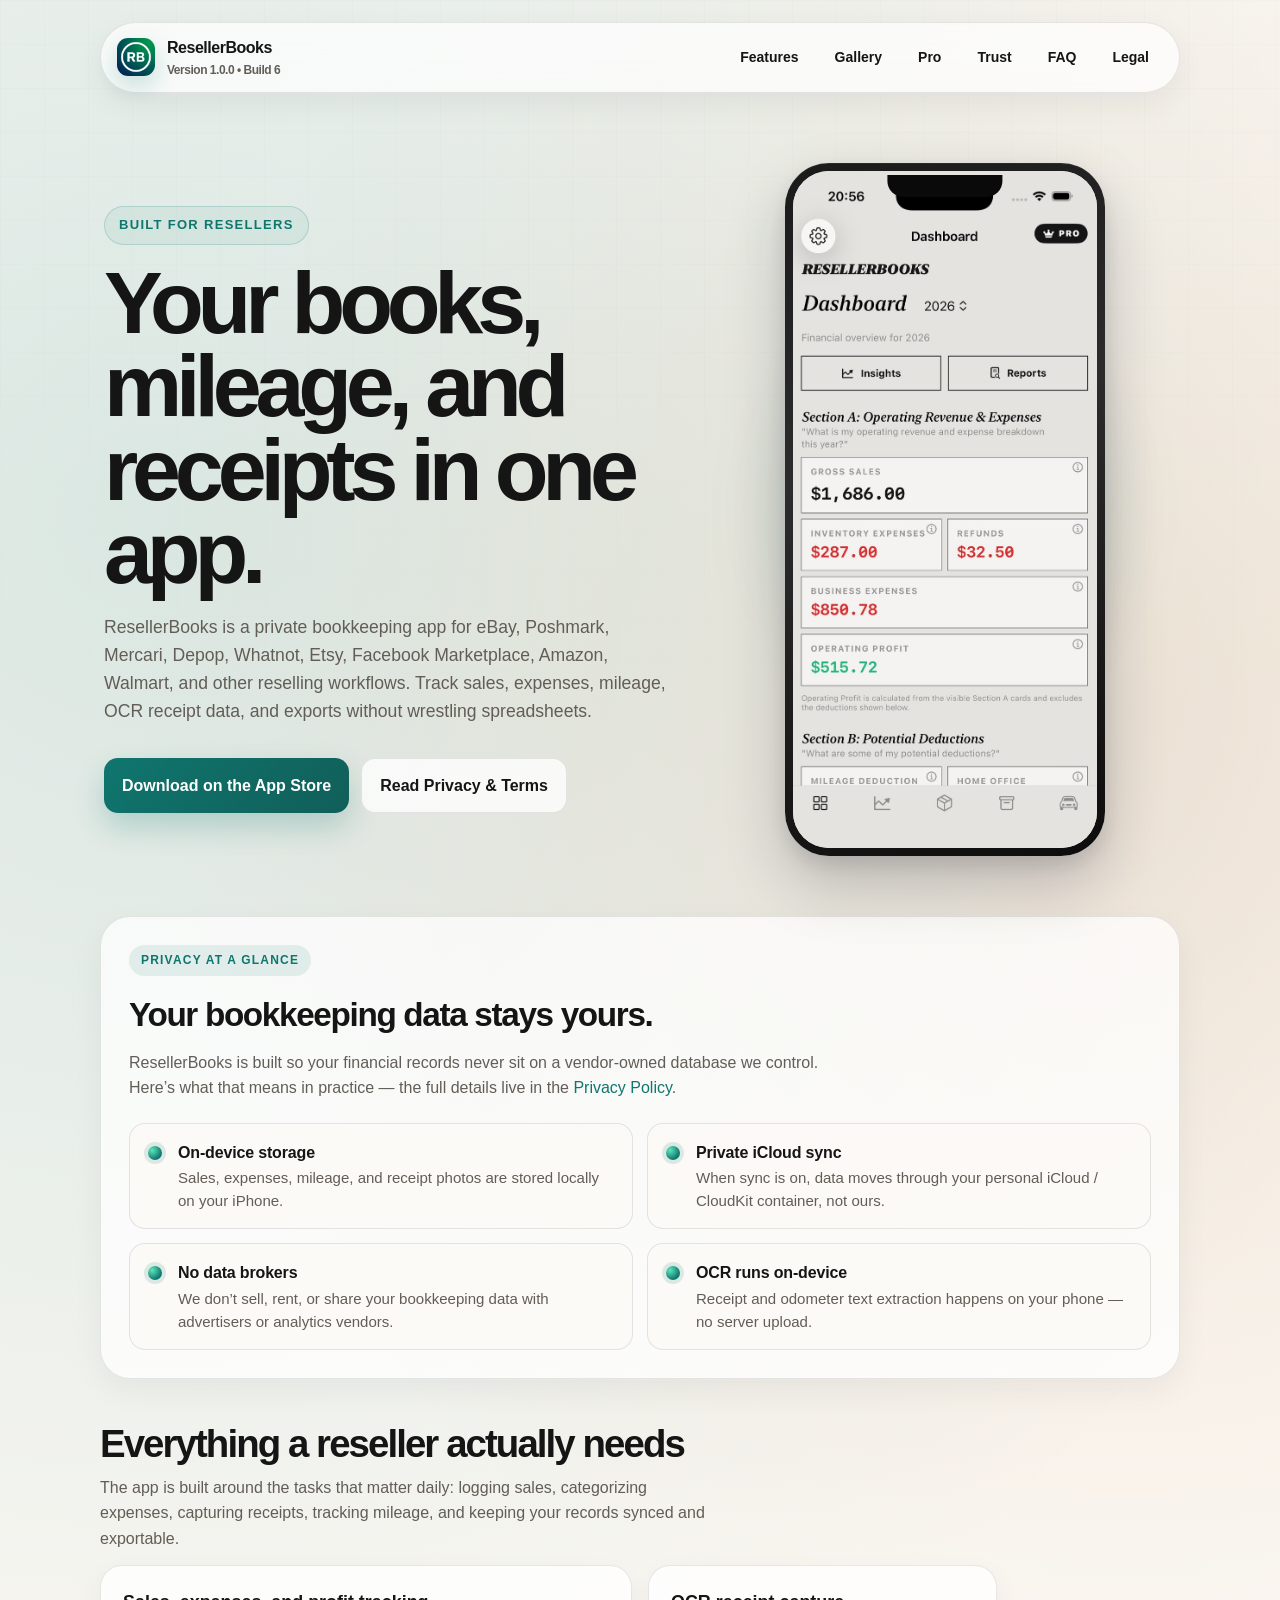
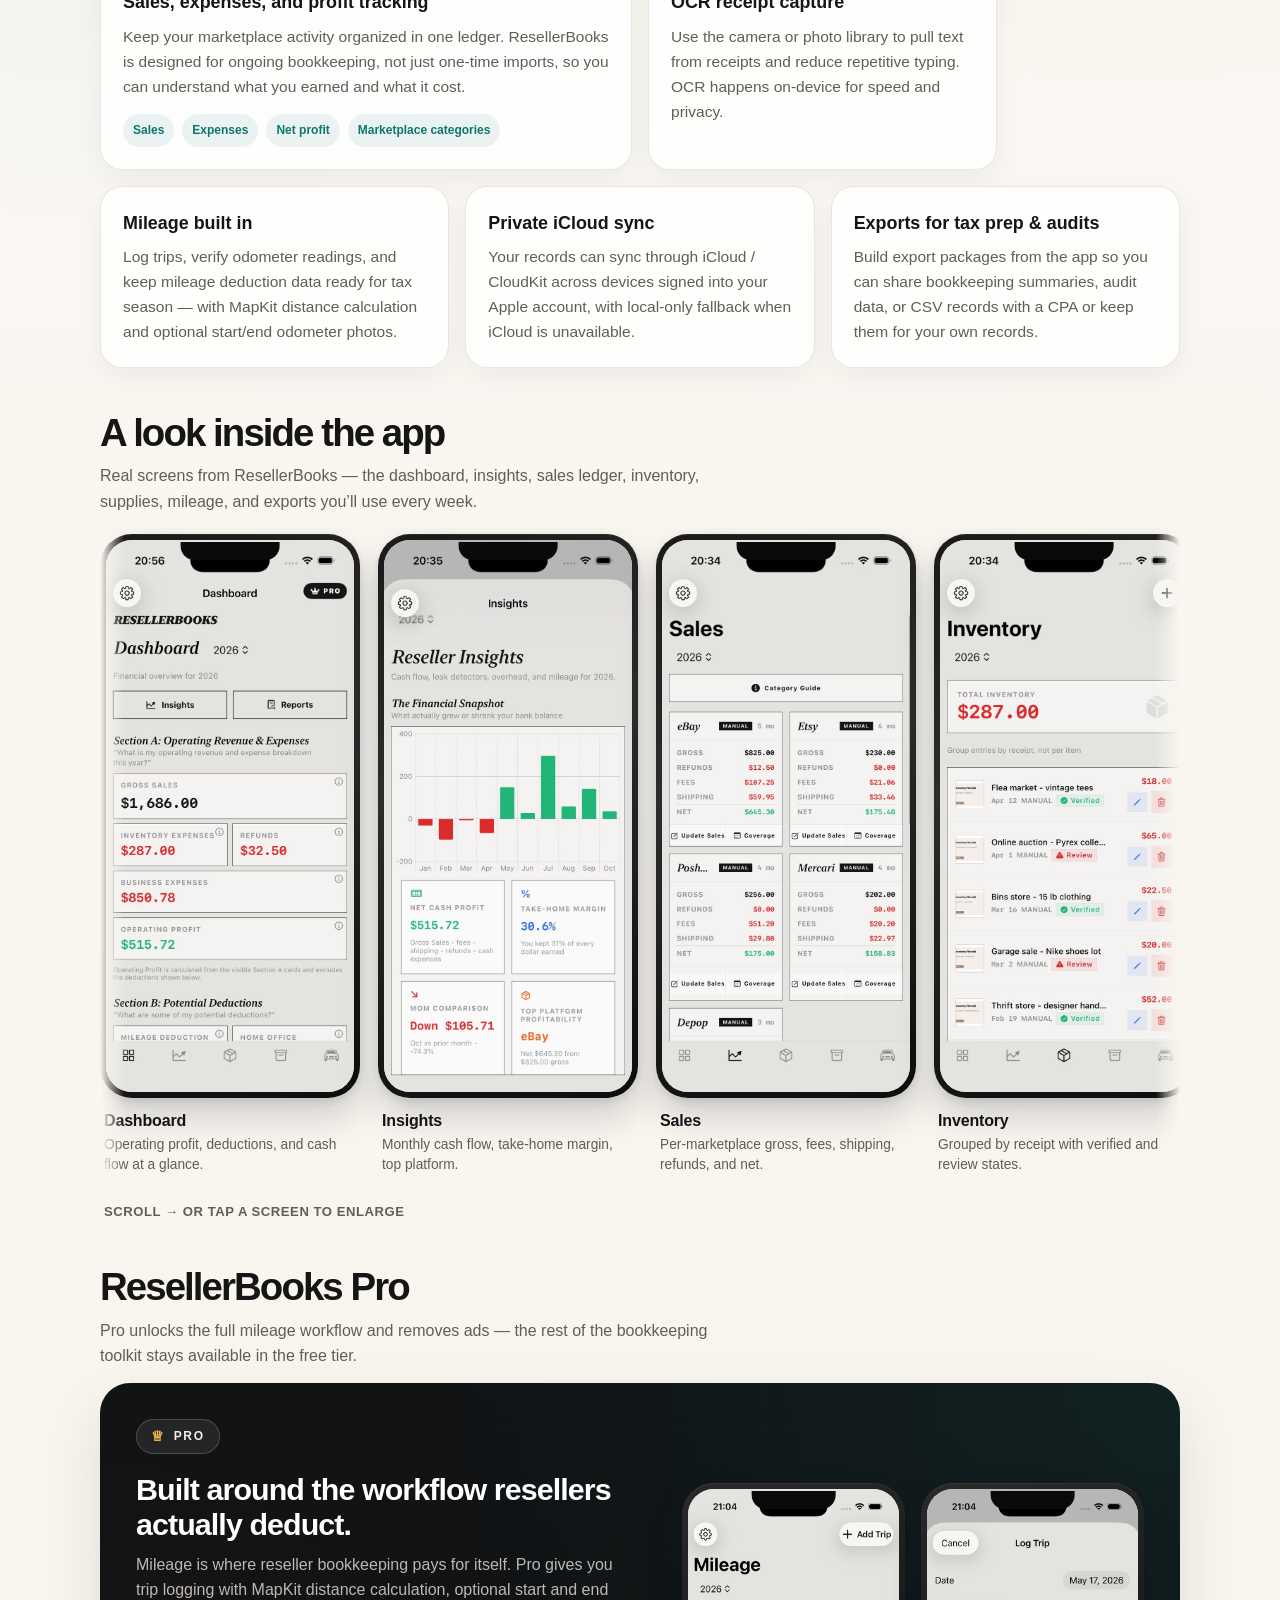
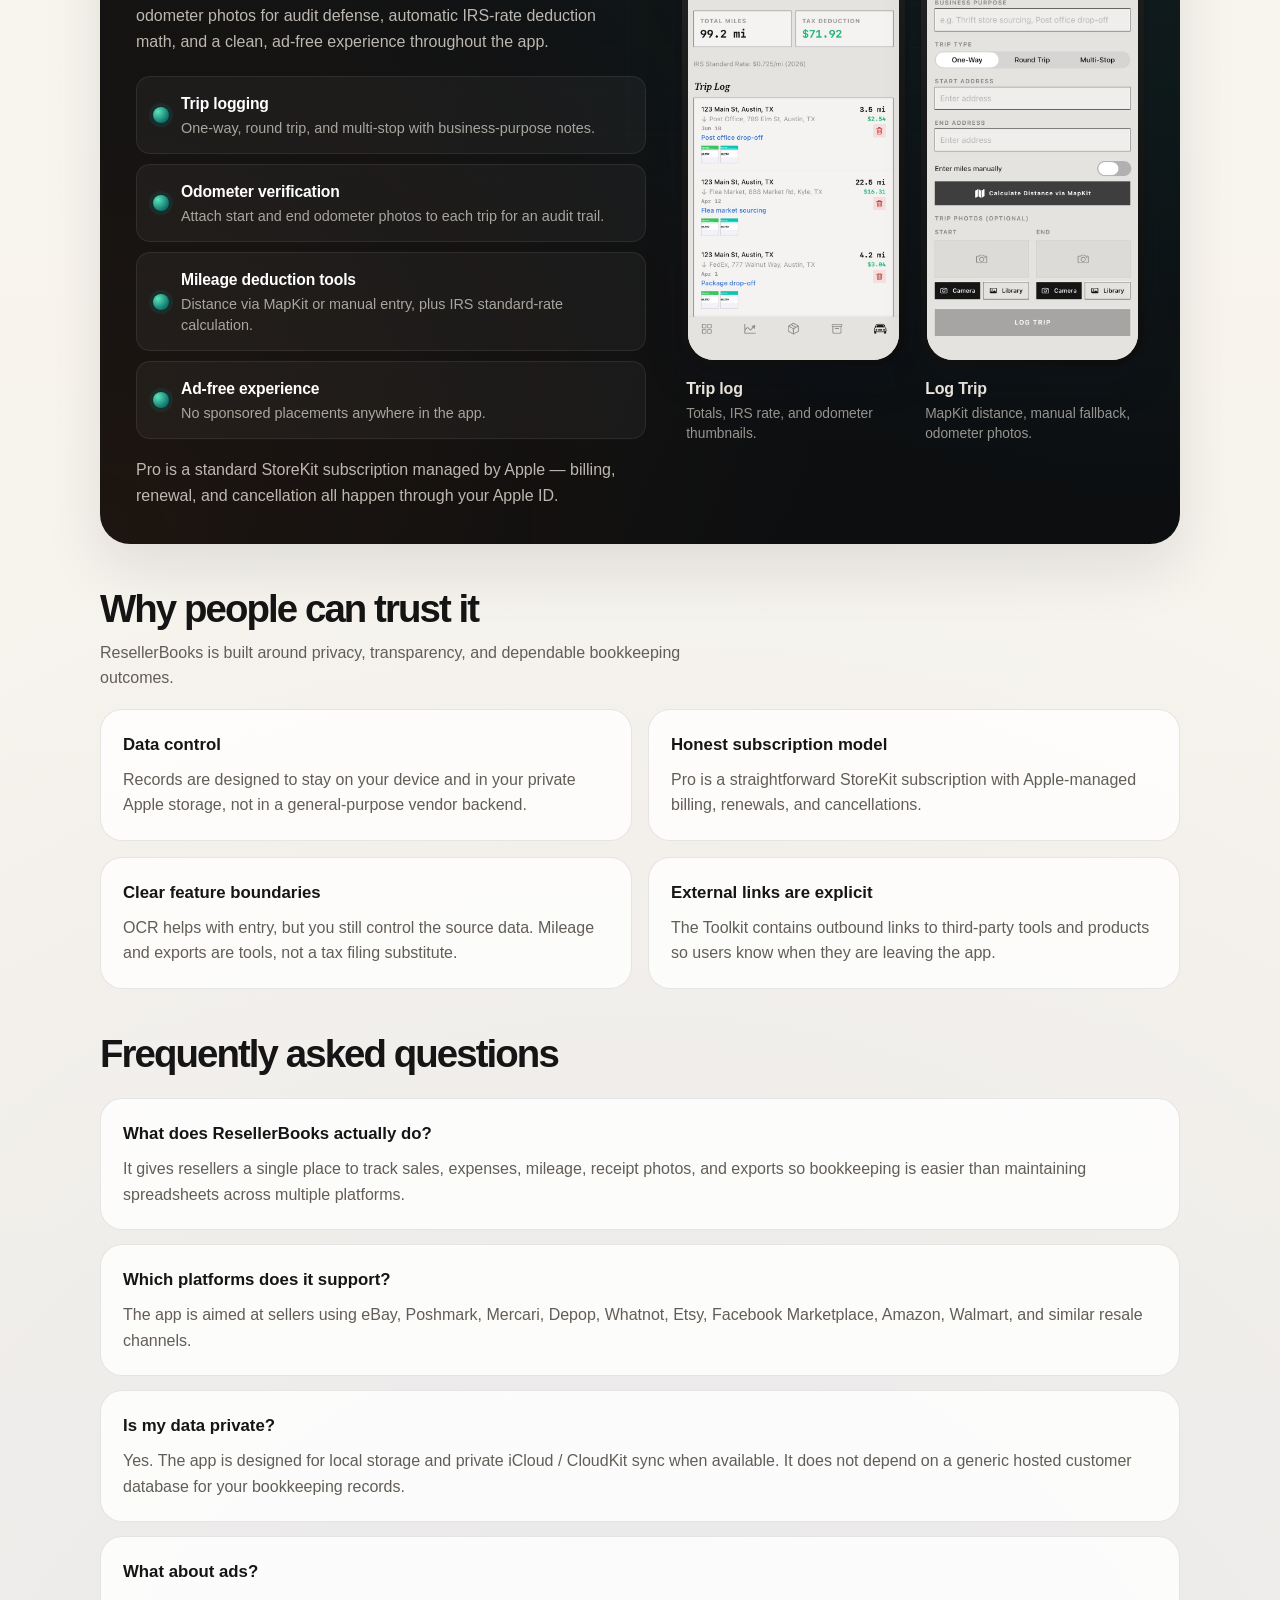
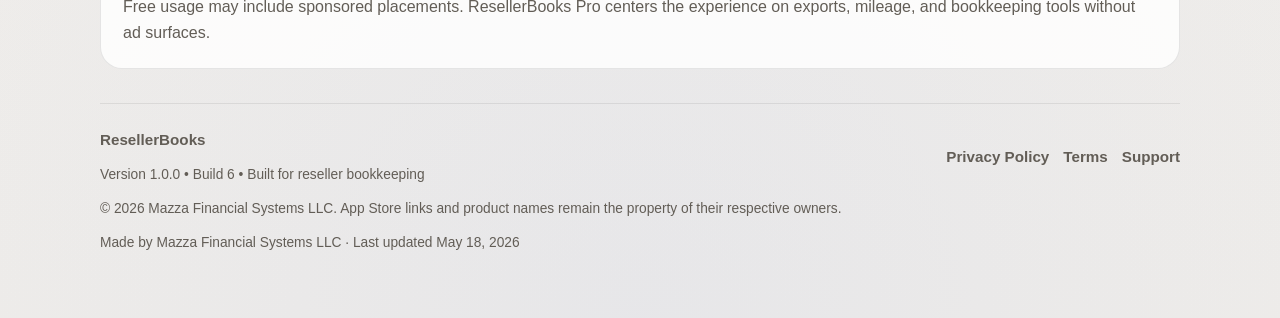
==== commit 24f968bc: "Add files via upload" ====
--- a/index.html
+++ b/index.html
@@ -15,7 +15,7 @@
     <link rel="icon" type="image/png" href="assets/app-icon.png">
     <link rel="apple-touch-icon" href="assets/app-icon.png">
 
-    <link rel="preload" as="image" href="screenshots/dashboard.png" fetchpriority="high">
+    <link rel="preload" as="image" href="screenshots/dashboard.jpg" fetchpriority="high">
     <link rel="preload" as="style" href="styles.css">
 
     <meta property="og:type" content="website">
@@ -108,14 +108,14 @@
         "Pro tier: full mileage workflow and ad-free experience"
       ],
       "screenshot": [
-        "https://cjm118166.github.io/ResellerBooks/screenshots/dashboard.png",
-        "https://cjm118166.github.io/ResellerBooks/screenshots/insights.png",
-        "https://cjm118166.github.io/ResellerBooks/screenshots/sales.png",
-        "https://cjm118166.github.io/ResellerBooks/screenshots/inventory.png",
-        "https://cjm118166.github.io/ResellerBooks/screenshots/supplies.png",
-        "https://cjm118166.github.io/ResellerBooks/screenshots/mileage-overview.png",
-        "https://cjm118166.github.io/ResellerBooks/screenshots/mileage-log-trip.png",
-        "https://cjm118166.github.io/ResellerBooks/screenshots/reports.png"
+        "https://cjm118166.github.io/ResellerBooks/screenshots/dashboard.jpg",
+        "https://cjm118166.github.io/ResellerBooks/screenshots/insights.jpg",
+        "https://cjm118166.github.io/ResellerBooks/screenshots/sales.jpg",
+        "https://cjm118166.github.io/ResellerBooks/screenshots/inventory.jpg",
+        "https://cjm118166.github.io/ResellerBooks/screenshots/supplies.jpg",
+        "https://cjm118166.github.io/ResellerBooks/screenshots/mileage-overview.jpg",
+        "https://cjm118166.github.io/ResellerBooks/screenshots/mileage-log-trip.jpg",
+        "https://cjm118166.github.io/ResellerBooks/screenshots/reports.jpg"
       ],
       "offers": [
         {
@@ -212,7 +212,7 @@
 
             <div class="hero-panel" aria-label="Product preview">
                 <div class="hero-phone">
-                    <img src="screenshots/dashboard.png" width="320" height="693" alt="ResellerBooks Dashboard screen showing gross sales, expenses, and operating profit for 2026." fetchpriority="high">
+                    <img src="screenshots/dashboard.jpg" width="320" height="693" alt="ResellerBooks Dashboard screen showing gross sales, expenses, and operating profit for 2026." fetchpriority="high">
                 </div>
             </div>
         </header>
@@ -322,7 +322,7 @@
             <div class="gallery-rail" role="list">
                 <figure class="shot" role="listitem">
                     <div class="shot-frame">
-                        <img src="screenshots/dashboard.png" width="320" height="693" alt="ResellerBooks dashboard showing gross sales, expenses, and operating profit for 2026." loading="lazy">
+                        <img src="screenshots/dashboard.jpg" width="320" height="693" alt="ResellerBooks dashboard showing gross sales, expenses, and operating profit for 2026." loading="lazy">
                     </div>
                     <figcaption>
                         <strong>Dashboard</strong>
@@ -332,7 +332,7 @@
 
                 <figure class="shot" role="listitem">
                     <div class="shot-frame">
-                        <img src="screenshots/insights.png" alt="Reseller insights chart with monthly cash flow bars, net profit, and top platform." loading="lazy">
+                        <img src="screenshots/insights.jpg" alt="Reseller insights chart with monthly cash flow bars, net profit, and top platform." loading="lazy">
                     </div>
                     <figcaption>
                         <strong>Insights</strong>
@@ -342,7 +342,7 @@
 
                 <figure class="shot" role="listitem">
                     <div class="shot-frame">
-                        <img src="screenshots/sales.png" alt="Sales screen with per-marketplace cards for eBay, Etsy, Poshmark, Mercari, and Depop." loading="lazy">
+                        <img src="screenshots/sales.jpg" alt="Sales screen with per-marketplace cards for eBay, Etsy, Poshmark, Mercari, and Depop." loading="lazy">
                     </div>
                     <figcaption>
                         <strong>Sales</strong>
@@ -352,7 +352,7 @@
 
                 <figure class="shot" role="listitem">
                     <div class="shot-frame">
-                        <img src="screenshots/inventory.png" alt="Inventory list with grouped receipts and verification badges." loading="lazy">
+                        <img src="screenshots/inventory.jpg" alt="Inventory list with grouped receipts and verification badges." loading="lazy">
                     </div>
                     <figcaption>
                         <strong>Inventory</strong>
@@ -362,7 +362,7 @@
 
                 <figure class="shot" role="listitem">
                     <div class="shot-frame">
-                        <img src="screenshots/supplies.png" alt="Supplies and more screen with tabs for supplies, software, equipment, and misc." loading="lazy">
+                        <img src="screenshots/supplies.jpg" alt="Supplies and more screen with tabs for supplies, software, equipment, and misc." loading="lazy">
                     </div>
                     <figcaption>
                         <strong>Supplies &amp; more</strong>
@@ -372,7 +372,7 @@
 
                 <figure class="shot" role="listitem">
                     <div class="shot-frame">
-                        <img src="screenshots/mileage-overview.png" alt="Mileage screen with total miles, IRS tax deduction, and trip log entries." loading="lazy">
+                        <img src="screenshots/mileage-overview.jpg" alt="Mileage screen with total miles, IRS tax deduction, and trip log entries." loading="lazy">
                     </div>
                     <figcaption>
                         <strong>Mileage</strong>
@@ -382,7 +382,7 @@
 
                 <figure class="shot" role="listitem">
                     <div class="shot-frame">
-                        <img src="screenshots/reports.png" alt="Reports screen with full app, sales, expenses, and mileage export options." loading="lazy">
+                        <img src="screenshots/reports.jpg" alt="Reports screen with full app, sales, expenses, and mileage export options." loading="lazy">
                     </div>
                     <figcaption>
                         <strong>Reports</strong>
@@ -446,7 +446,7 @@
                 <div class="pro-shots" aria-label="Pro mileage workflow">
                     <figure class="shot pro-shot" role="listitem">
                         <div class="shot-frame">
-                            <img src="screenshots/mileage-overview.png" alt="Mileage overview with total miles, tax deduction, and trip log." loading="lazy">
+                            <img src="screenshots/mileage-overview.jpg" alt="Mileage overview with total miles, tax deduction, and trip log." loading="lazy">
                         </div>
                         <figcaption>
                             <strong>Trip log</strong>
@@ -455,7 +455,7 @@
                     </figure>
                     <figure class="shot pro-shot" role="listitem">
                         <div class="shot-frame">
-                            <img src="screenshots/mileage-log-trip.png" alt="Log Trip form with date, business purpose, trip type, addresses, and odometer photo slots." loading="lazy">
+                            <img src="screenshots/mileage-log-trip.jpg" alt="Log Trip form with date, business purpose, trip type, addresses, and odometer photo slots." loading="lazy">
                         </div>
                         <figcaption>
                             <strong>Log Trip</strong>
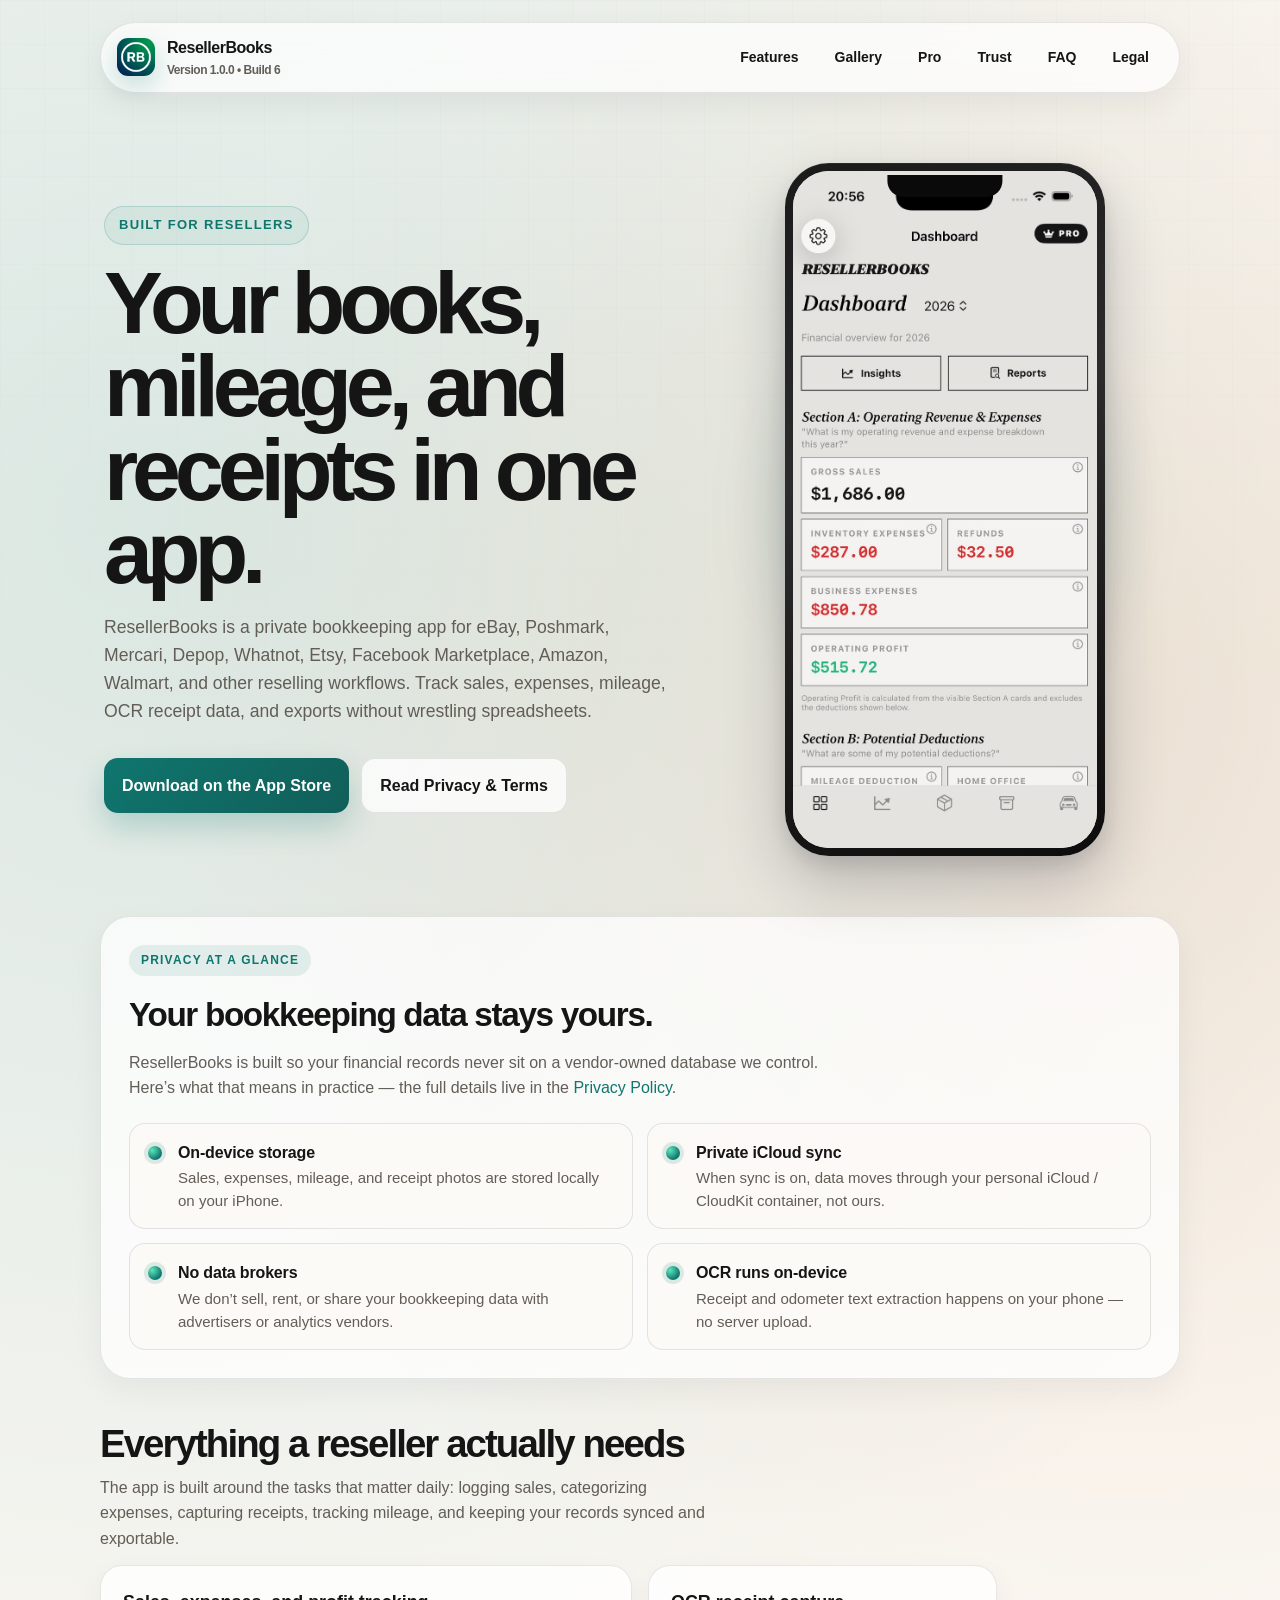
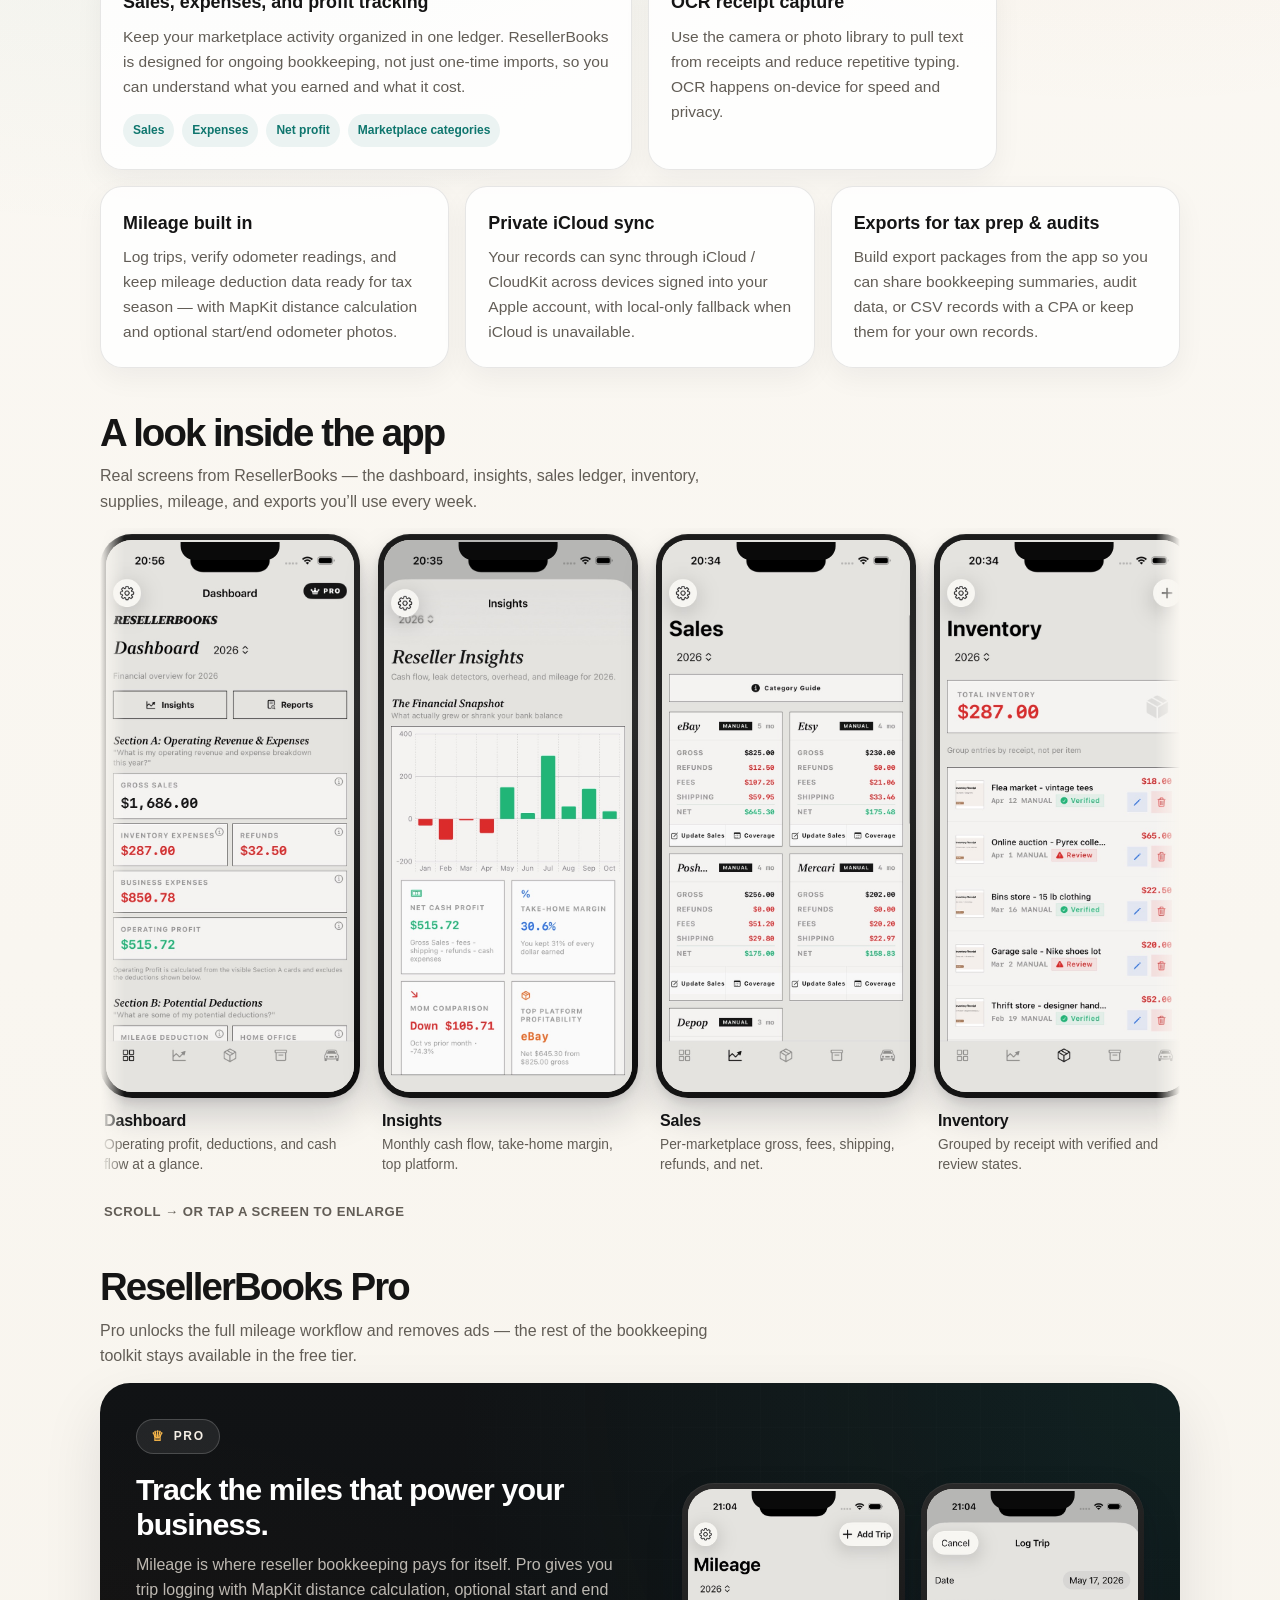
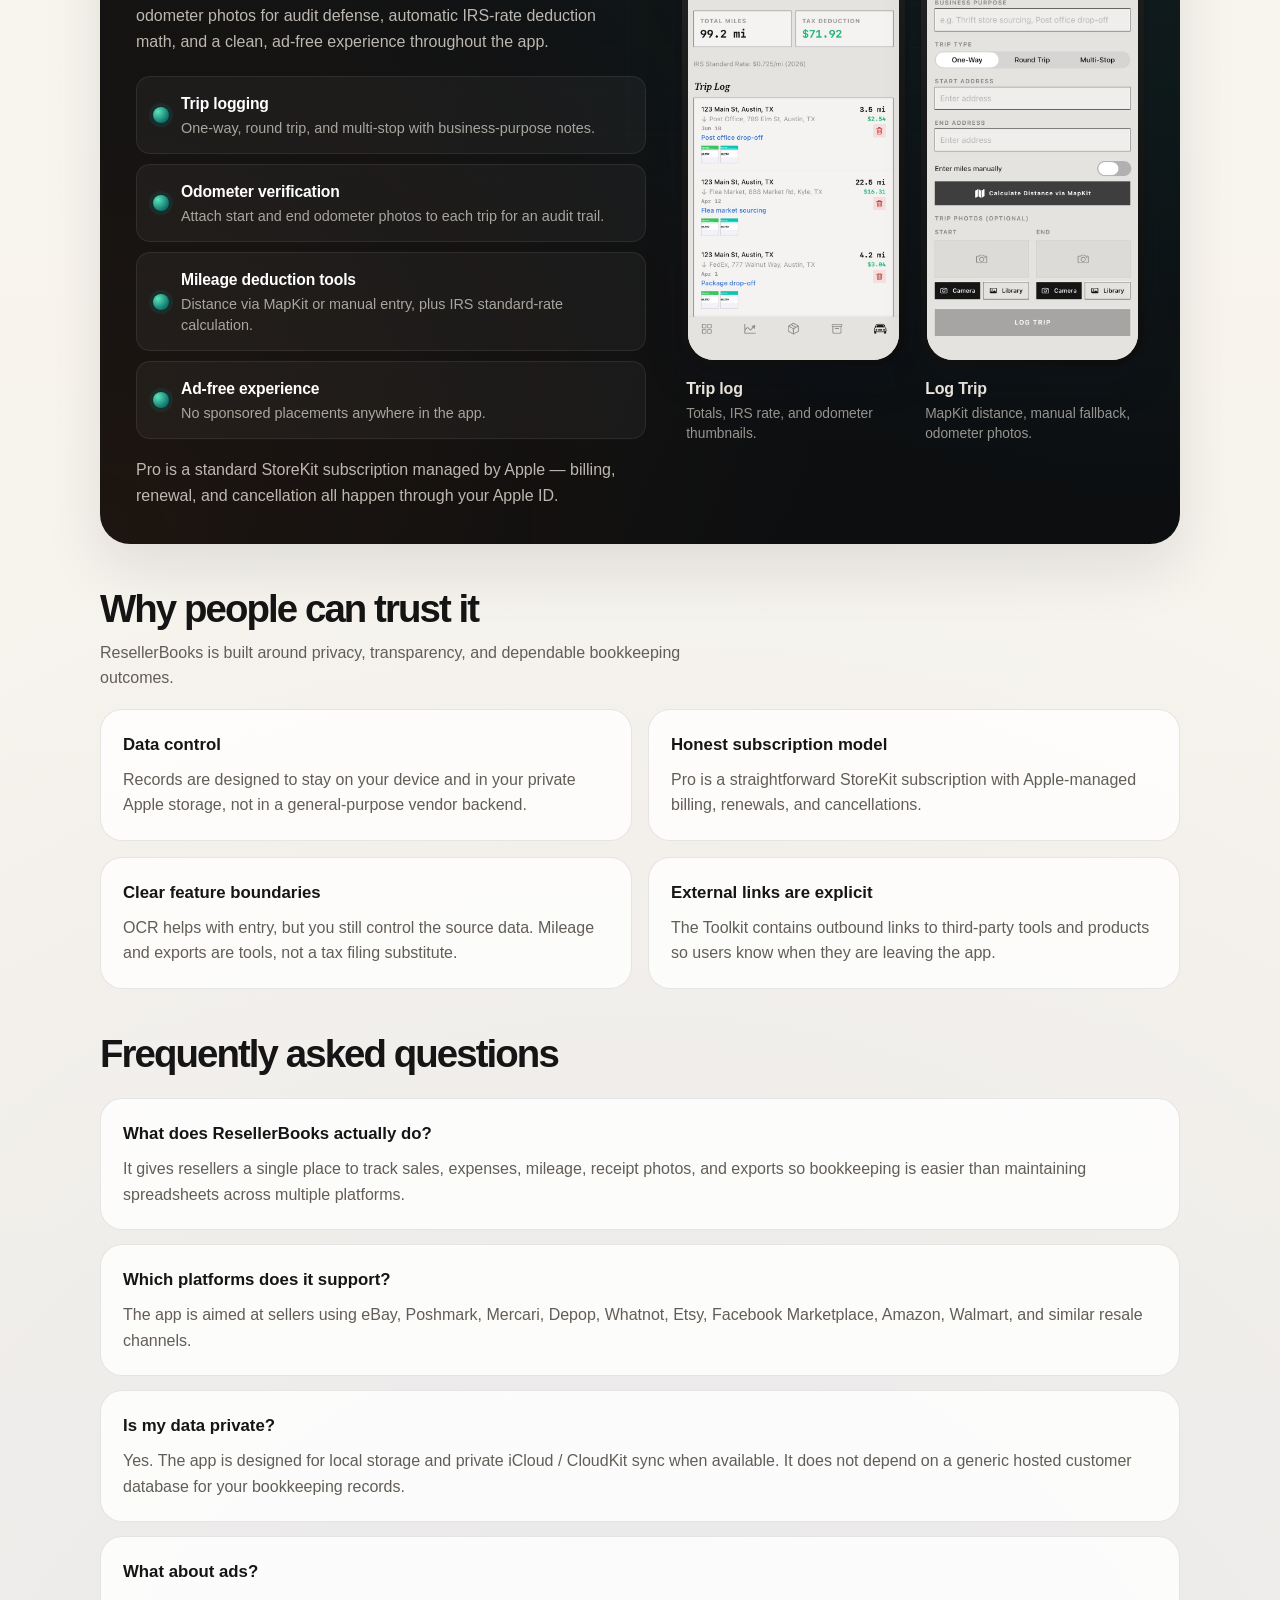
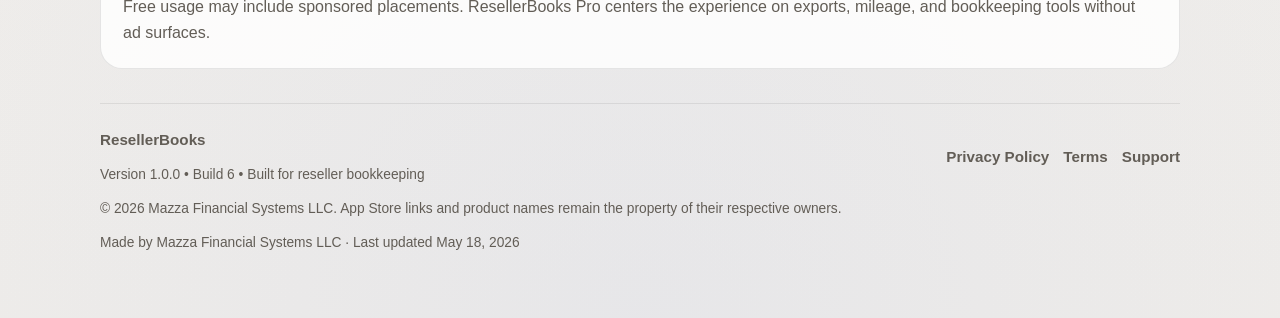
==== commit 3363a813: "Rename index-3.html to index.html" ====
--- a/index.html
+++ b/index.html
@@ -411,7 +411,7 @@
                         <span class="pro-crown" aria-hidden="true">♕</span>
                         Pro
                     </div>
-                    <h3>Built around the workflow resellers actually deduct.</h3>
+                    <h3>Track the miles that power your business.</h3>
                     <p>
                         Mileage is where reseller bookkeeping pays for itself. Pro gives you trip logging with
                         MapKit distance calculation, optional start and end odometer photos for audit defense,
